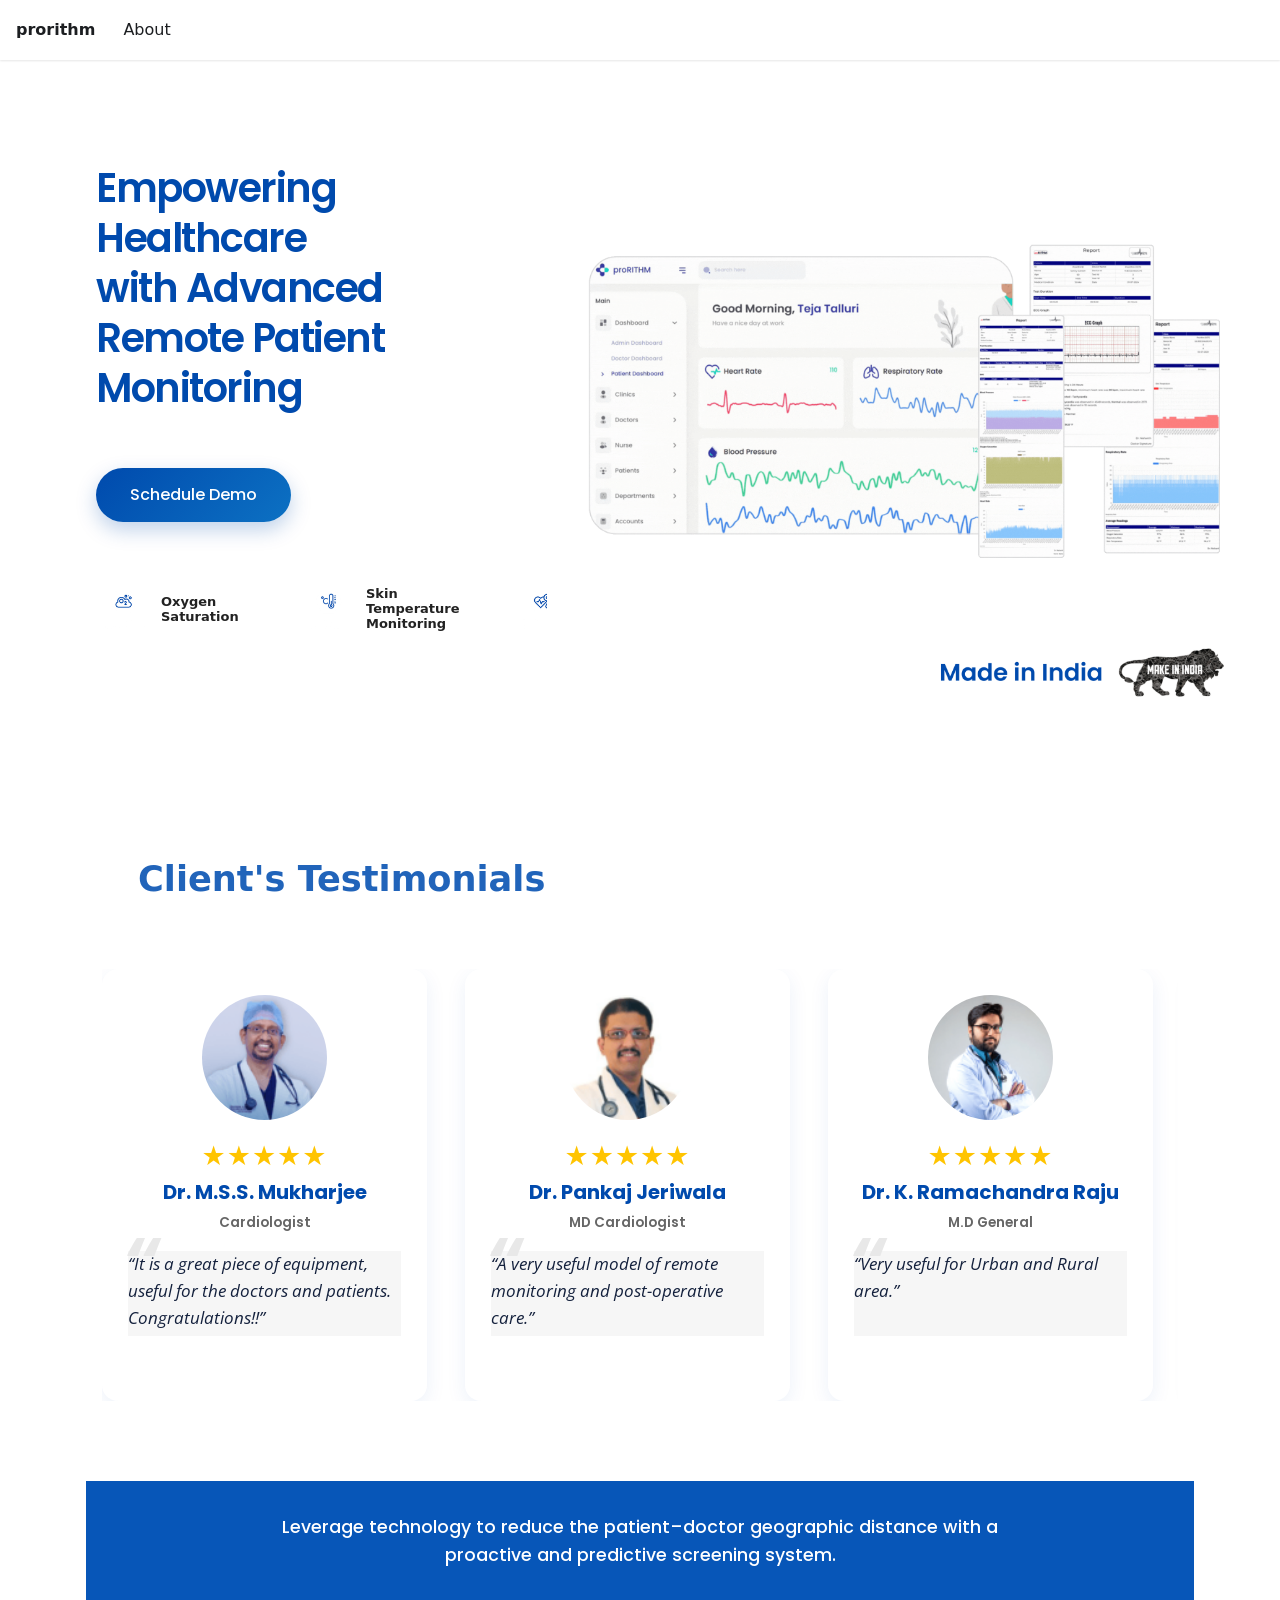
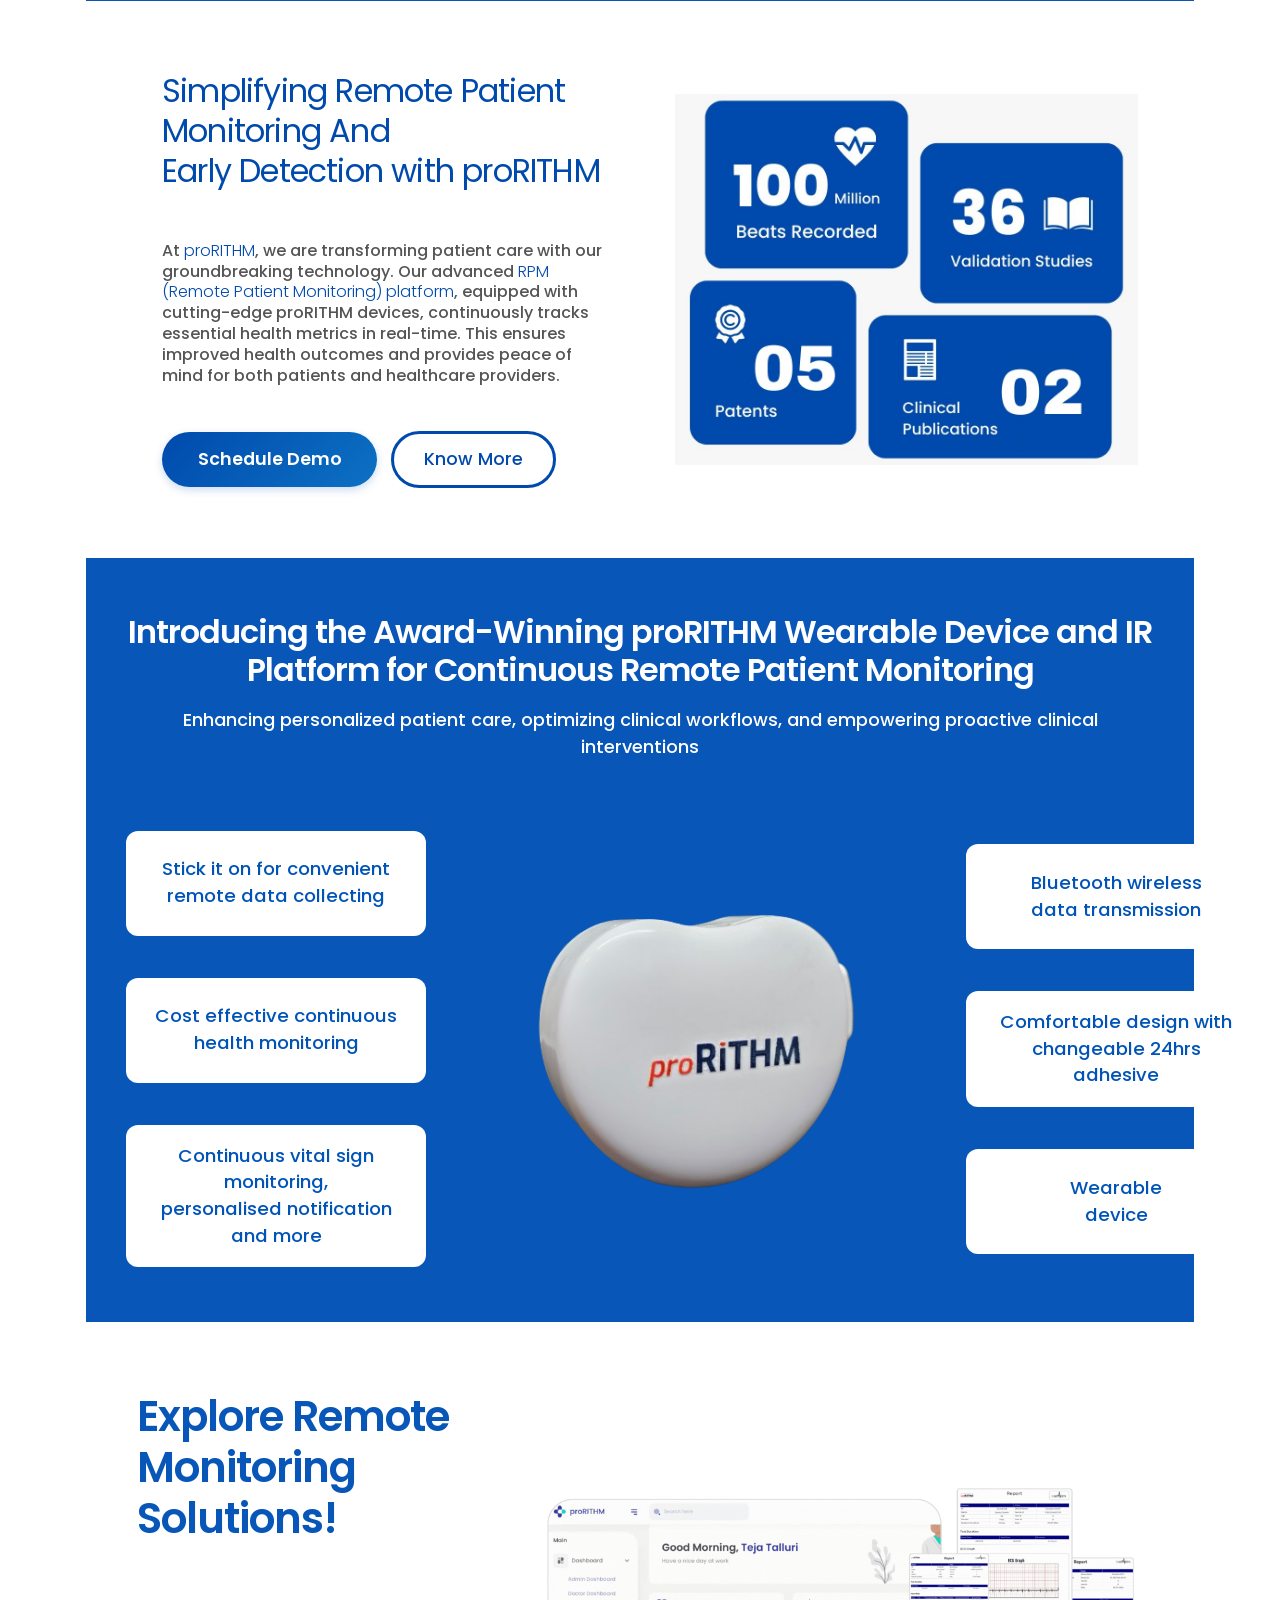
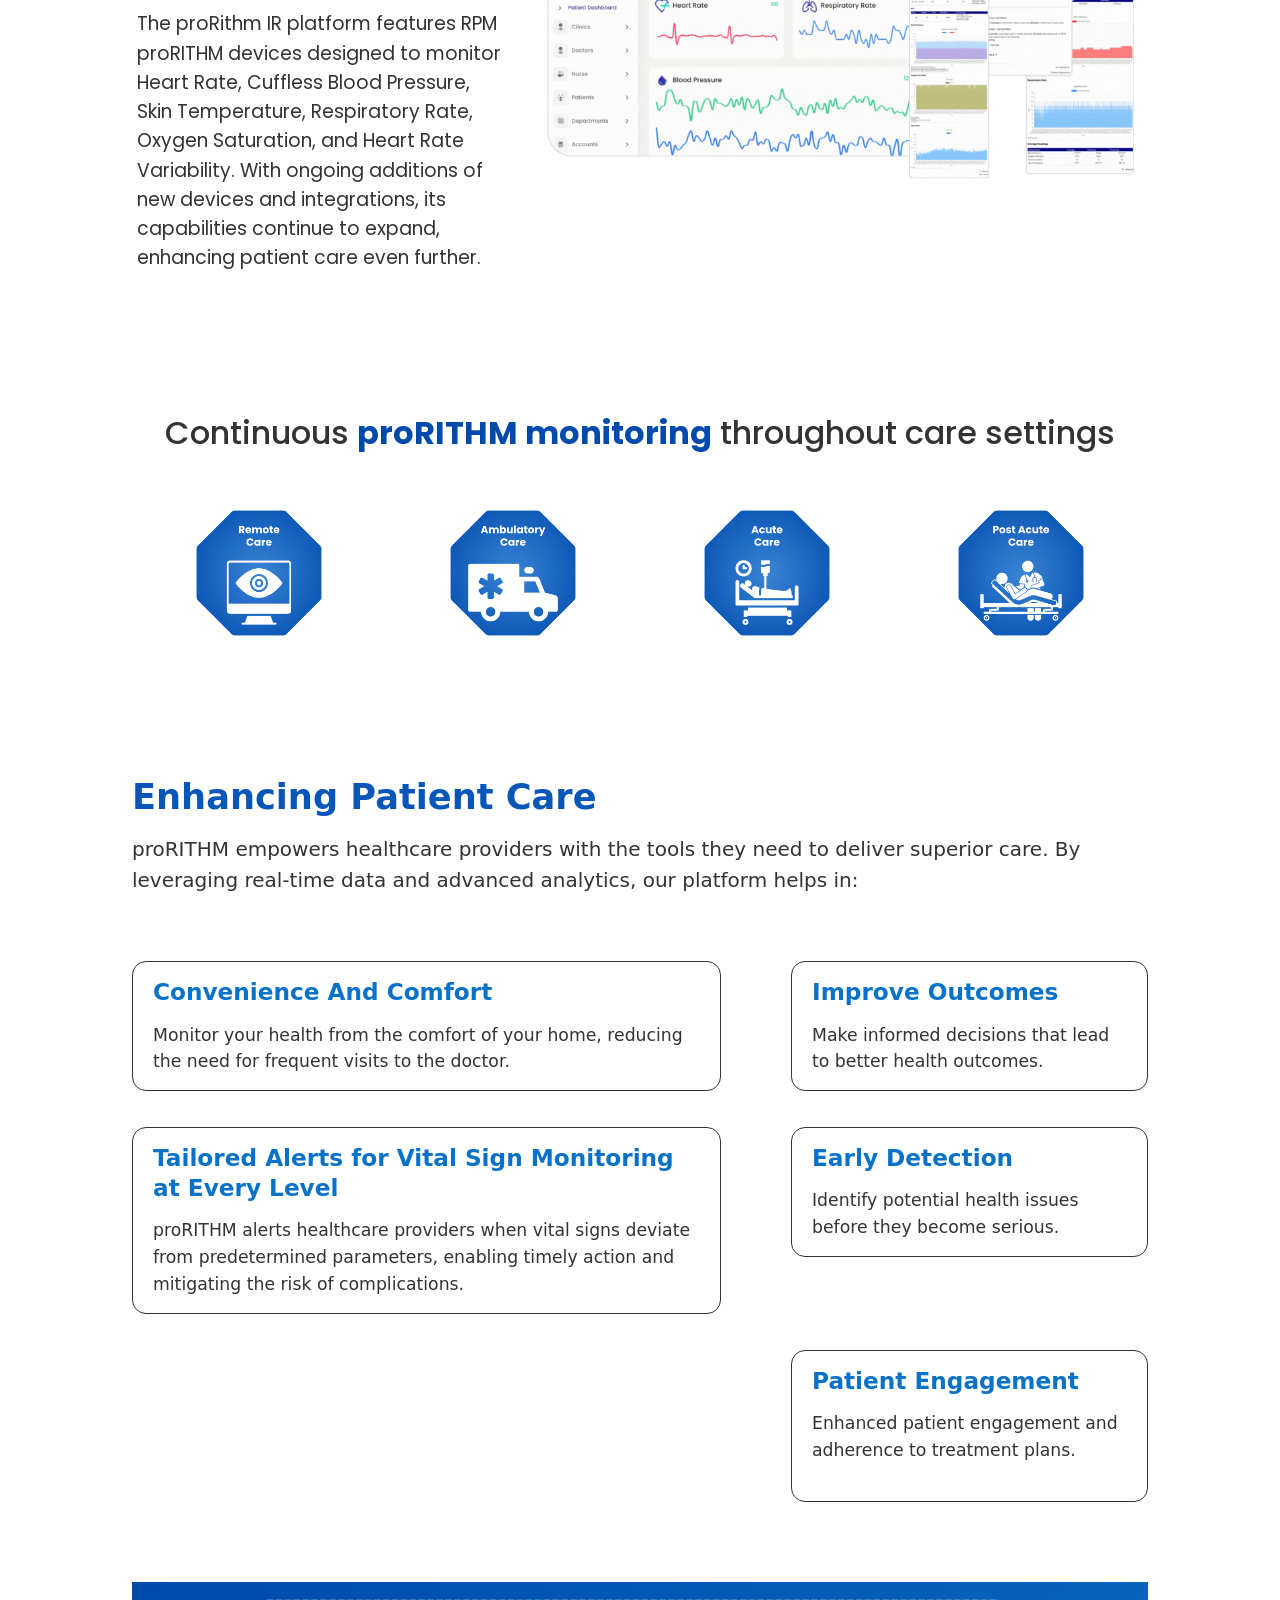
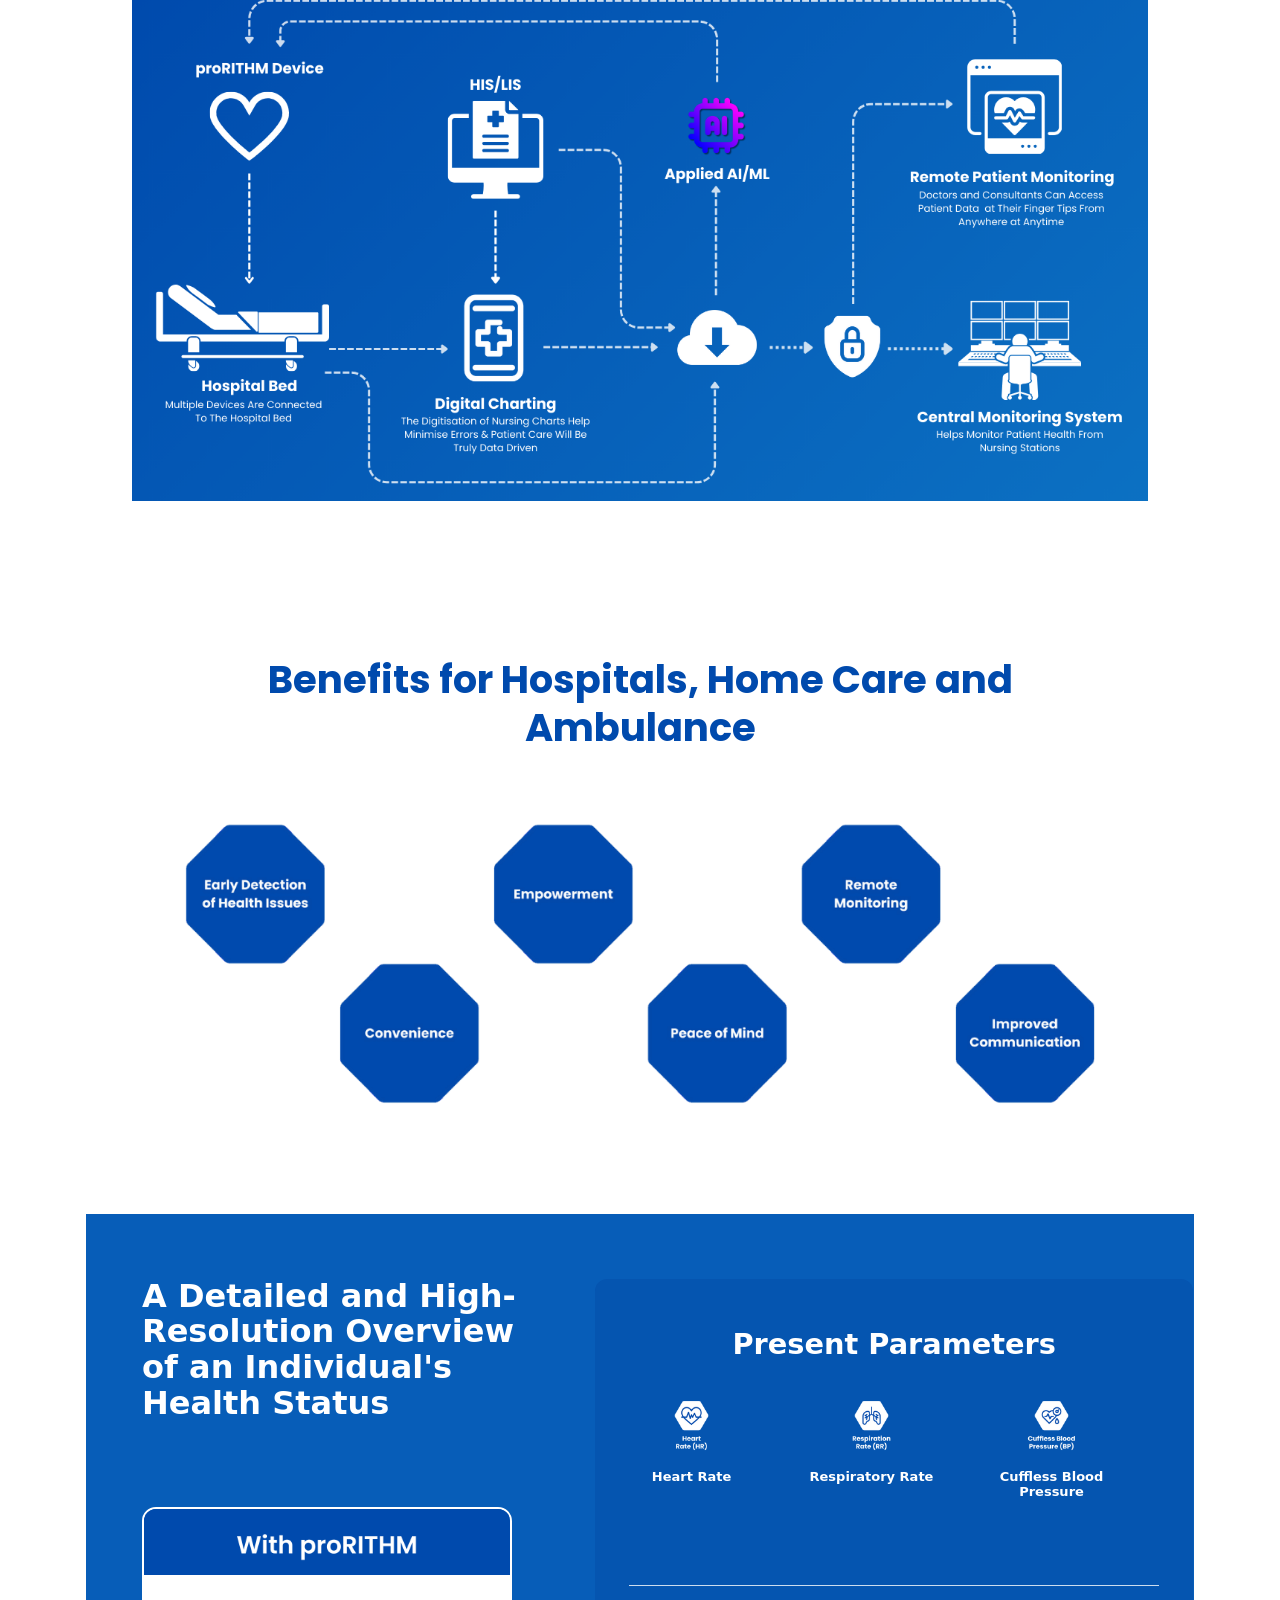
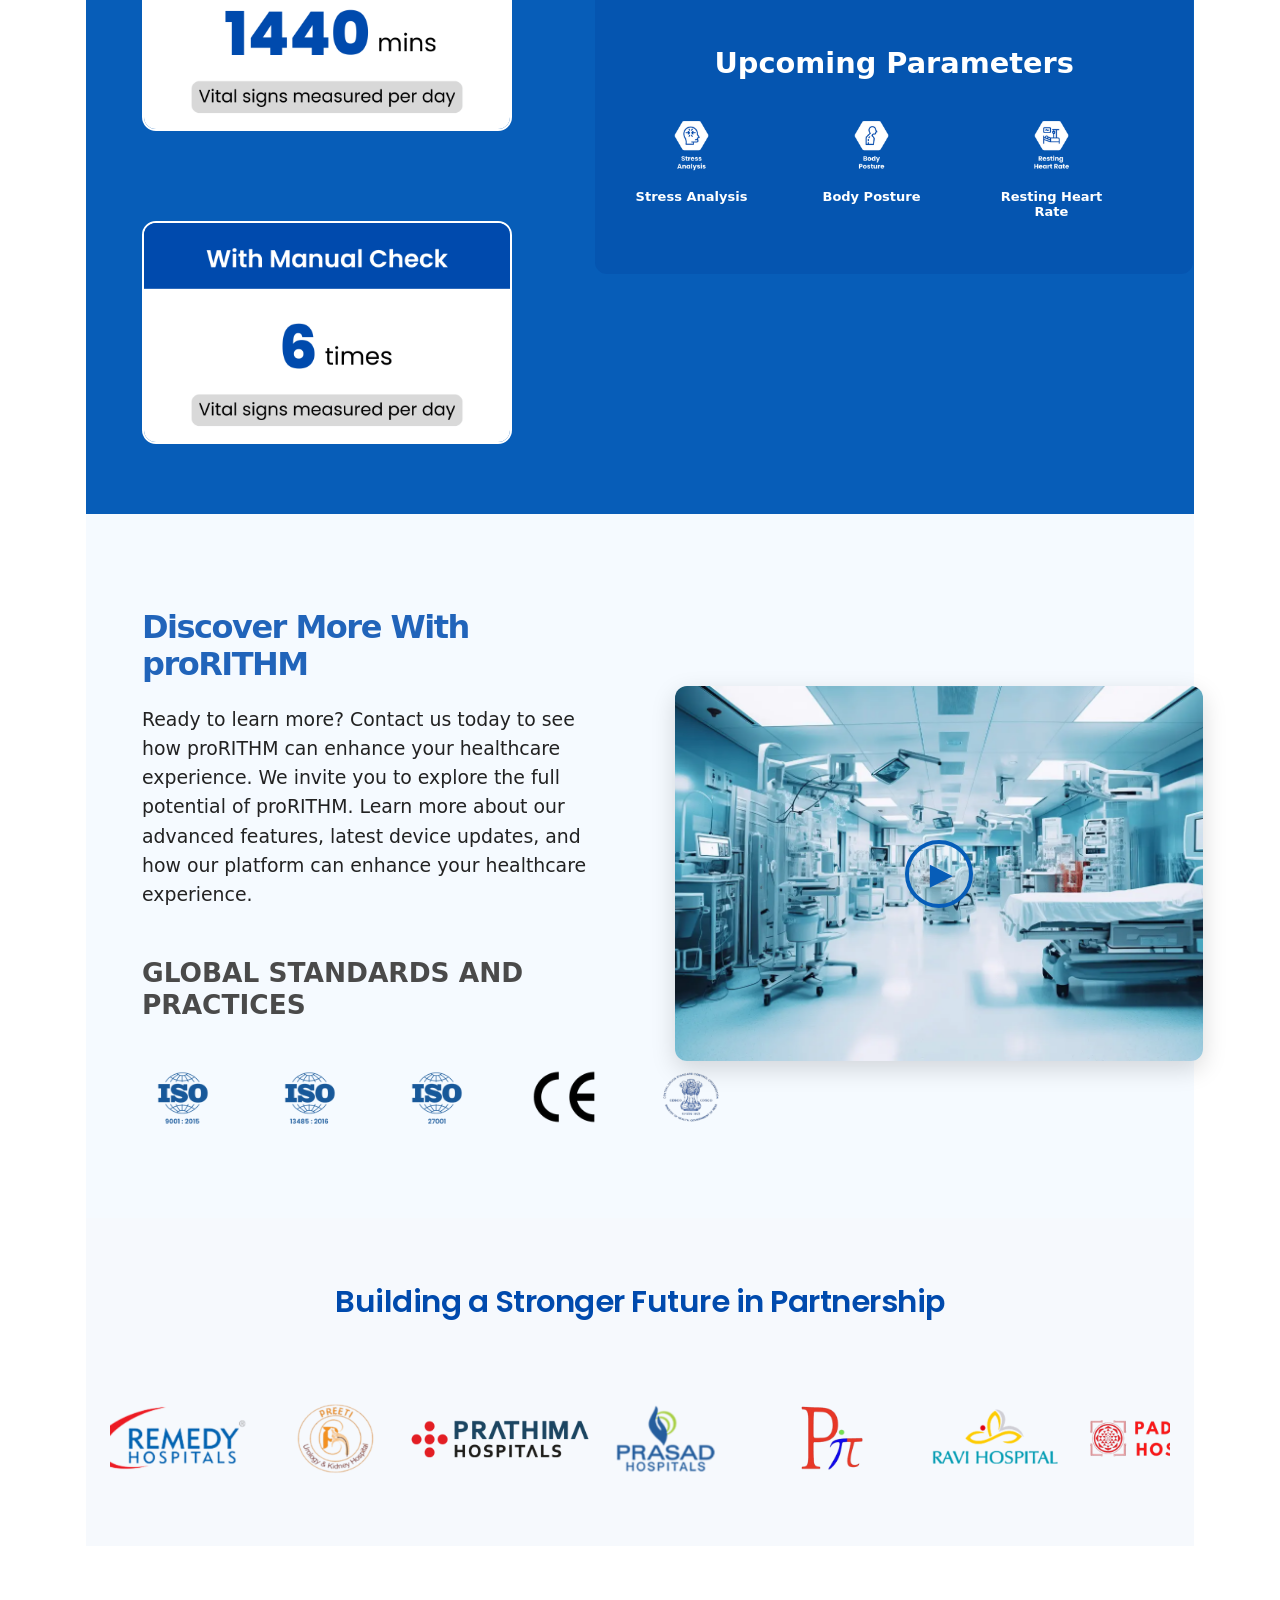
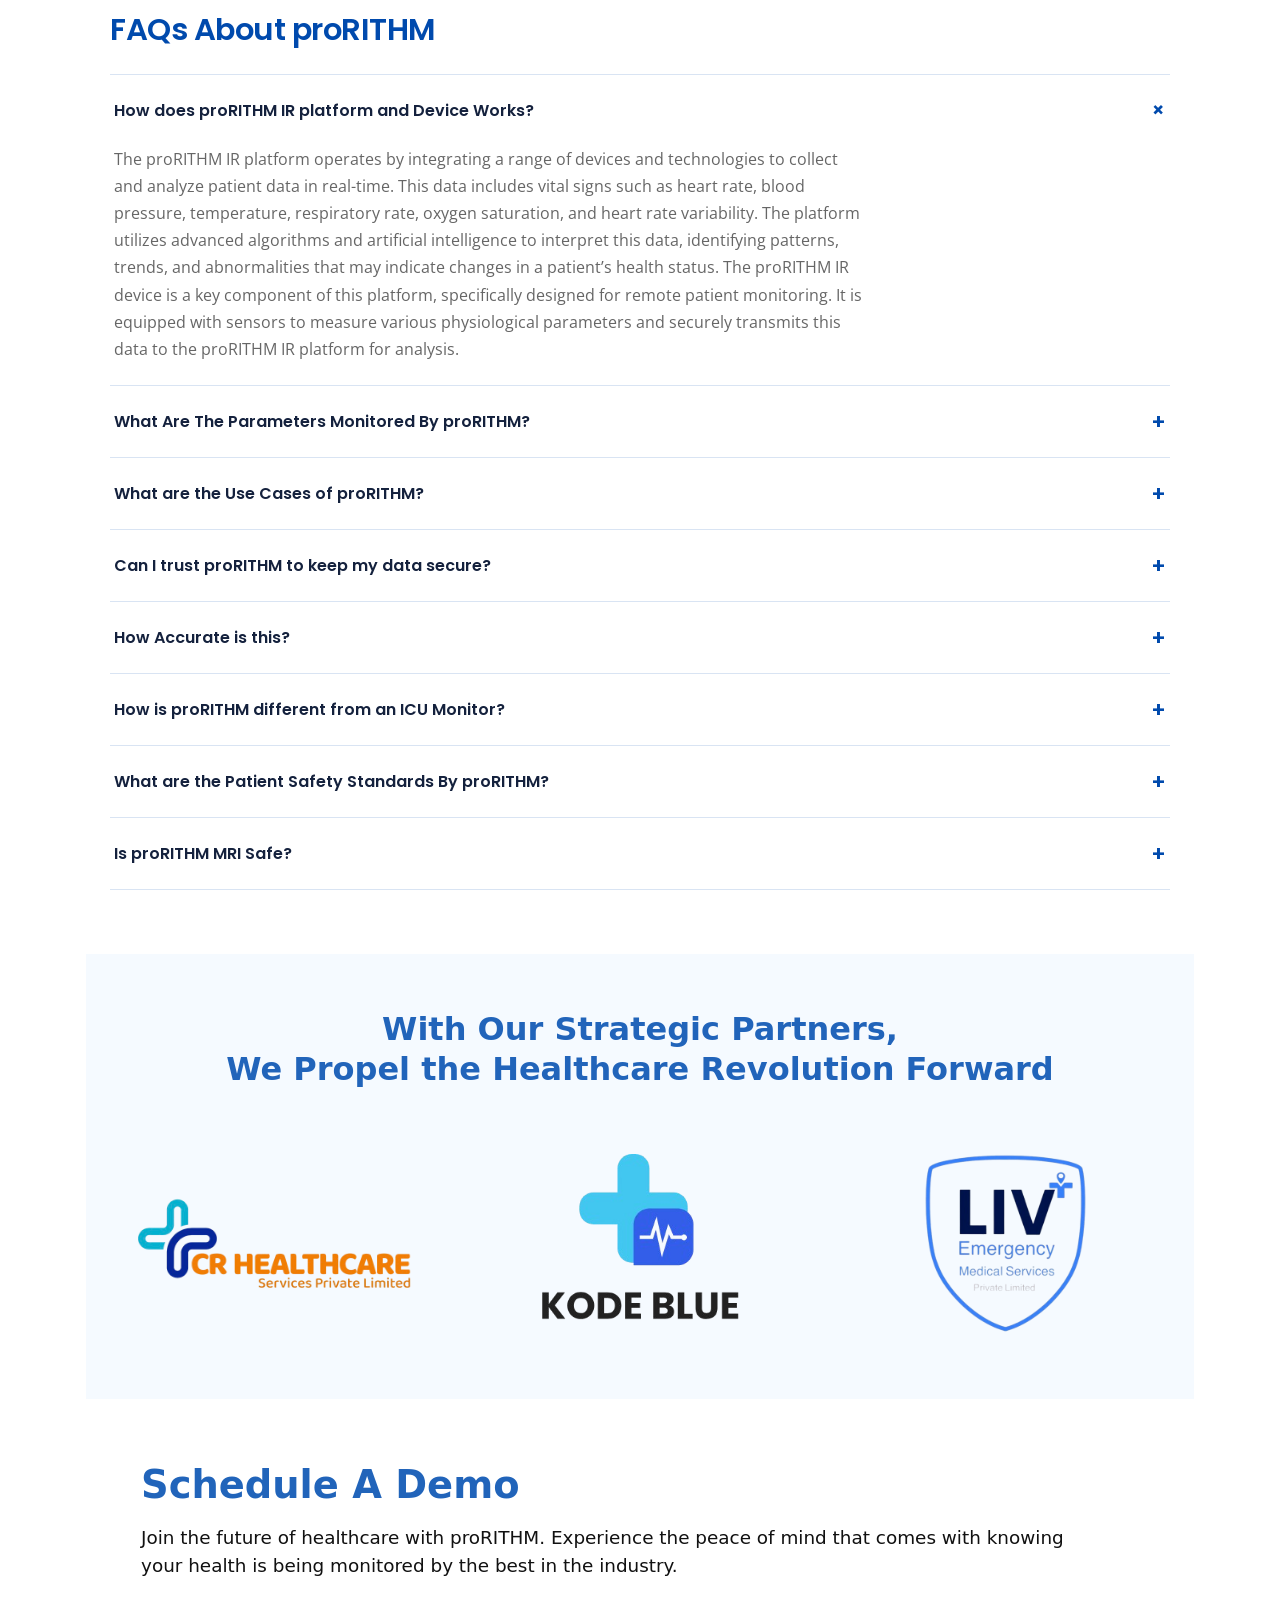
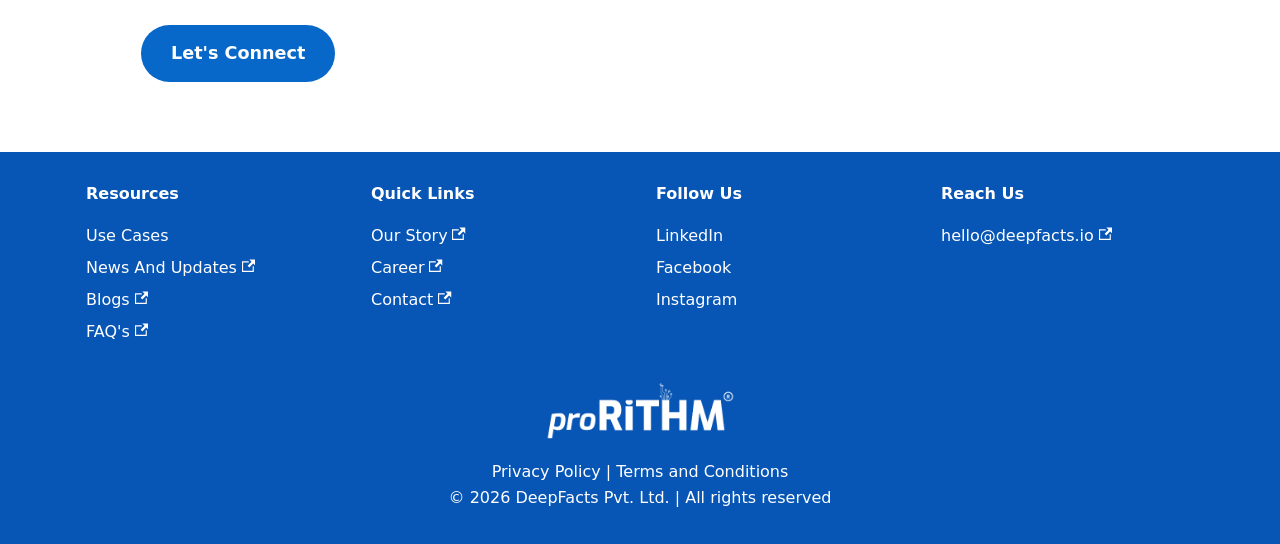
==== index.html @ 269bdd0d "Move website files to repository root" ====
<!doctype html><html lang=en dir=ltr class="plugin-pages plugin-id-default" data-has-hydrated=false><head><meta charset=UTF-8><meta name=generator content="Docusaurus v3.10.2"><title data-rh=true>Remote Patient Monitoring | Prorithm</title><meta data-rh=true name=viewport content="width=device-width, initial-scale=1.0"/><meta data-rh=true name=twitter:card content=summary_large_image /><meta data-rh=true property=og:url content=https://prorithm.com/ /><meta data-rh=true property=og:locale content=en /><meta data-rh=true name=docusaurus_locale content=en /><meta data-rh=true name=docusaurus_tag content=default /><meta data-rh=true name=docsearch:language content=en /><meta data-rh=true name=docsearch:docusaurus_tag content=default /><meta data-rh=true property=og:title content="Remote Patient Monitoring | Prorithm"/><meta data-rh=true name=description content="proRITHM is an advanced Remote Patient Monitoring device that tracks vital signs. Enhance healthcare efficiency with real-time monitoring."/><meta data-rh=true property=og:description content="proRITHM is an advanced Remote Patient Monitoring device that tracks vital signs. Enhance healthcare efficiency with real-time monitoring."/><link data-rh=true rel=icon href="img/favicon.ico" /><link data-rh=true rel=canonical href="index.html" /><link data-rh=true rel=alternate href="index.html" hreflang=en /><link data-rh=true rel=alternate href="index.html" hreflang=x-default /><script data-rh=true>document.addEventListener("DOMContentLoaded",function(){void 0===window.docusaurus&&insertBanner()});function insertBanner(){var n=document.createElement("div");n.id="__docusaurus-base-url-issue-banner-container",n.innerHTML='\n<div id="__docusaurus-base-url-issue-banner" style="border: thick solid red; background-color: rgb(255, 230, 179); margin: 20px; padding: 20px; font-size: 20px;">\n   <p style="font-weight: bold; font-size: 30px;">Your Docusaurus site did not load properly.</p>\n   <p>A very common reason is a wrong site <a href="https://docusaurus.io/docs/docusaurus.config.js/#baseUrl" style="font-weight: bold;">baseUrl configuration</a>.</p>\n   <p>Current configured baseUrl = <span style="font-weight: bold; color: red;">/</span>  (default value)</p>\n   <p>We suggest trying baseUrl = <span id="__docusaurus-base-url-issue-banner-suggestion-container" style="font-weight: bold; color: green;"></span></p>\n</div>\n',document.body.prepend(n);var e=document.getElementById("__docusaurus-base-url-issue-banner-suggestion-container"),s=window.location.pathname;e.textContent="/"===s.substr(-1)?s:s+"/"}</script><link rel=alternate type=application/rss+xml href="blog/rss.xml" title="Prorithm RSS Feed"><link rel=alternate type=application/atom+xml href="blog/atom.xml" title="Prorithm Atom Feed"><link rel=stylesheet href="assets/css/styles.38cd011a.css" /><script src="assets/js/runtime~main.23bc0f60.js" defer></script><script src="assets/js/main.33094f22.js" defer></script></head><body><svg style="display: none;"><defs>
<symbol id=theme-svg-external-link viewBox="0 0 24 24"><path fill=currentColor d="M21 13v10h-21v-19h12v2h-10v15h17v-8h2zm3-12h-10.988l4.035 4-6.977 7.07 2.828 2.828 6.977-7.07 4.125 4.172v-11z"/></symbol>
</defs></svg>
<script>!function(){var t;document.documentElement.setAttribute("data-theme",t||"light"),document.documentElement.setAttribute("data-theme-choice",t||"light")}(),function(){try{for(var[t,e]of new URLSearchParams(window.location.search).entries())if(t.startsWith("docusaurus-data-")){var a=t.replace("docusaurus-data-","data-");document.documentElement.setAttribute(a,e)}}catch(t){}}()</script><div id=__docusaurus><link rel=preload as=image href="img/uploads/2024/08/Oxygen-SaturationSPo2.png" /><link rel=preload as=image href="img/uploads/2024/08/Skin-Temperature-ST.png" /><link rel=preload as=image href="img/uploads/2024/08/Cuffless-Blood-Pressure.png" /><link rel=preload as=image href="img/uploads/2024/08/Heart-Rate-HR.png" /><link rel=preload as=image href="img/uploads/2024/08/Electrocardiogram-Single-Lead-ECG.png" /><link rel=preload as=image href="img/uploads/2024/07/Prorithm-Platform-GIF.gif" /><link rel=preload as=image href="img/uploads/2024/07/MADE-IN-INDIA-logo.png" /><link rel=preload as=image href="img/uploads/2024/04/proRithm-Clients-Testimonial-Pictures.png" /><link rel=preload as=image href="img/uploads/2024/04/proRithm-Clients-Testimonial-Pictures-1.png" /><link rel=preload as=image href="img/uploads/2024/04/proRithm-Clients-Testimonial-Pictures-3.png" /><link rel=preload as=image href="img/uploads/2024/04/proRithm-Clients-Testimonial-Pictures-2.png" /><link rel=preload as=image href="img/uploads/2025/06/WhatsApp-Image-2025-06-20-at-10.29.32_6705b2df.jpg" /><link rel=preload as=image href="img/uploads/2024/09/proRithm-Product.png" /><link rel=preload as=image href="img/uploads/2024/09/1.png" /><link rel=preload as=image href="img/uploads/2024/09/2.png" /><link rel=preload as=image href="img/uploads/2024/09/3.png" /><link rel=preload as=image href="img/uploads/2024/09/4.png" /><link rel=preload as=image href="img/uploads/2024/08/With-ProRITHM-1440-min.png" /><link rel=preload as=image href="img/uploads/2024/08/With-Manual-Check.png" /><link rel=preload as=image href="img/uploads/2024/08/Respiratory-Rate-RR.png" /><link rel=preload as=image href="img/uploads/2024/08/Heart-Rate-Variability-HRV.png" /><link rel=preload as=image href="img/uploads/2024/08/Non-Invasive-Blood-Glucose-1.png" /><link rel=preload as=image href="img/uploads/2024/08/Stress-Analysis.png" /><link rel=preload as=image href="img/uploads/2024/08/Body-Posture.png" /><link rel=preload as=image href="img/uploads/2024/08/Resting-Heart-Rate.png" /><link rel=preload as=image href="img/uploads/2024/08/Hemoglobin.png" /><link rel=preload as=image href="img/uploads/2024/08/Non-Invasive-Blood-Glucose.png" /><link rel=preload as=image href="img/uploads/2024/08/Activity-Tracking.png" /><link rel=preload as=image href="img/uploads/2024/08/Gait-Analysis.png" /><link rel=preload as=image href="img/uploads/2024/08/Activity-Level.png" /><link rel=preload as=image href="img/uploads/2024/08/Steps.png" /><link rel=preload as=image href="img/uploads/2024/08/Step-cadence.png" /><link rel=preload as=image href="img/uploads/2024/08/Step-Strength.png" /><link rel=preload as=image href="img/uploads/2024/08/Step-Symmetry.png" /><link rel=preload as=image href="img/uploads/2024/08/Body-Position.png" /><link rel=preload as=image href="img/uploads/2024/08/Sleep-Analysis.png" /><link rel=preload as=image href="img/uploads/2024/08/Incline-Angle-While-Sleeping.png" /><link rel=preload as=image href="img/uploads/2024/07/ProRithm-ISO-Standards-9001.png" /><link rel=preload as=image href="img/uploads/2024/07/ProRithm-ISO-standards-13485.png" /><link rel=preload as=image href="img/uploads/2024/07/ProRithm-ISO-Standards-27001.png" /><link rel=preload as=image href="img/uploads/2024/07/Standards-and-Certifications-4.png" /><link rel=preload as=image href="img/uploads/2024/07/Standards-and-Certifications-3.png" /><link rel=preload as=image href="img/uploads/2024/06/Use-Cases-Header-images.webp" /><link rel=preload as=image href="img/uploads/2024/10/proRithm-Clients-1.png" /><link rel=preload as=image href="img/uploads/2024/10/8.png" /><link rel=preload as=image href="img/uploads/2024/10/7.png" /><link rel=preload as=image href="img/uploads/2024/10/6.png" /><link rel=preload as=image href="img/uploads/2024/10/5.png" /><link rel=preload as=image href="img/uploads/2024/10/3.png" /><link rel=preload as=image href="img/uploads/2025/02/proRithm-Clients.png" /><link rel=preload as=image href="img/uploads/2024/10/CR_Health.png" /><link rel=preload as=image href="img/uploads/2024/10/Kode-Blue.png" /><link rel=preload as=image href="img/uploads/2025/02/Liv-Emergency.png" /><link rel=preload as=image href="img/uploads/2024/08/Remote-Patient-Monitoring.png" /><div role=region aria-label="Skip to main content"><a class=skipToContent_fXgn href="index.html#__docusaurus_skipToContent_fallback">Skip to main content</a></div><nav aria-label=Main class="theme-layout-navbar navbar navbar--fixed-top"><div class=navbar__inner><div class="theme-layout-navbar-left navbar__items"><button aria-label="Toggle navigation bar" aria-expanded=false class="navbar__toggle clean-btn" type=button><svg width=30 height=30 viewBox="0 0 30 30" aria-hidden=true><path stroke=currentColor stroke-linecap=round stroke-miterlimit=10 stroke-width=2 d="M4 7h22M4 15h22M4 23h22"/></svg></button><a class=navbar__brand href="index.html"><b class="navbar__title text--truncate">prorithm</b></a><a class="navbar__item navbar__link" href="about.html">About</a></div><div class="theme-layout-navbar-right navbar__items navbar__items--right"><div class=navbarSearchContainer_Bca1></div></div></div><div role=presentation class=navbar-sidebar__backdrop></div></nav><div id=__docusaurus_skipToContent_fallback class="theme-layout-main main-wrapper mainWrapper_z2l0"><section class=hero_aEcG><div class="heroInner_V4lS container"><div class=heroContent_mKPX><h1 class=heroTitle_qg2I>Empowering Healthcare<br/>with Advanced<br/>Remote Patient<br/>Monitoring</h1><a href="index.html#contact" class=pillButton_l8lf>Schedule Demo</a><div class=heroParametersWrapper_dtoB><div class=heroParameters_HfpT><div class=heroParameter_kyXT><img src="img/uploads/2024/08/Oxygen-SaturationSPo2.png" alt="Oxygen Saturation"/><span>Oxygen<br/>Saturation</span></div><div class=heroParameter_kyXT><img src="img/uploads/2024/08/Skin-Temperature-ST.png" alt="Skin Temperature"/><span>Skin<br/>Temperature<br/>Monitoring</span></div><div class=heroParameter_kyXT><img src="img/uploads/2024/08/Cuffless-Blood-Pressure.png" alt="Blood Pressure"/><span>Blood<br/>Pressure</span></div><div class=heroParameter_kyXT><img src="img/uploads/2024/08/Heart-Rate-HR.png" alt="Heart Rate"/><span>Heart Rate<br/>Monitoring</span></div><div class=heroParameter_kyXT><img src="img/uploads/2024/08/Electrocardiogram-Single-Lead-ECG.png" alt=ECG /><span>ECG<br/>Monitoring</span></div></div></div></div><div class=heroVisual_DvAS><img src="img/uploads/2024/07/Prorithm-Platform-GIF.gif" alt="Remote Patient Monitoring" class=heroImage_xZN7 /><img src="img/uploads/2024/07/MADE-IN-INDIA-logo.png" alt="Made in India" class=madeInIndia_zE_8 /></div></div></section><main class=container><section class=testimonialSection_OqmL><div class="testimonialContainer_jnzH container"><h2 class=testimonialTitle_uxHx>Client's Testimonials</h2><div class=testimonialViewport_w2WX><div class=testimonialTrack_hpiq><figure class=testimonialCard_hYzE><img src="img/uploads/2024/04/proRithm-Clients-Testimonial-Pictures.png" alt="Dr. M.S.S. Mukharjee" class=testimonialImage_lrlv /><div class=testimonialRating_yv6f>★★★★★</div><figcaption><strong>Dr. M.S.S. Mukharjee</strong><span>Cardiologist</span></figcaption><blockquote>“<!-- -->It is a great piece of equipment, useful for the doctors and patients. Congratulations!!<!-- -->”</blockquote></figure><figure class=testimonialCard_hYzE><img src="img/uploads/2024/04/proRithm-Clients-Testimonial-Pictures-1.png" alt="Dr. Pankaj Jeriwala" class=testimonialImage_lrlv /><div class=testimonialRating_yv6f>★★★★★</div><figcaption><strong>Dr. Pankaj Jeriwala</strong><span>MD Cardiologist</span></figcaption><blockquote>“<!-- -->A very useful model of remote monitoring and post-operative care.<!-- -->”</blockquote></figure><figure class=testimonialCard_hYzE><img src="img/uploads/2024/04/proRithm-Clients-Testimonial-Pictures-3.png" alt="Dr. K. Ramachandra Raju" class=testimonialImage_lrlv /><div class=testimonialRating_yv6f>★★★★★</div><figcaption><strong>Dr. K. Ramachandra Raju</strong><span>M.D General</span></figcaption><blockquote>“<!-- -->Very useful for Urban and Rural area.<!-- -->”</blockquote></figure><figure class=testimonialCard_hYzE><img src="img/uploads/2024/04/proRithm-Clients-Testimonial-Pictures-2.png" alt="Dr. Sunitha" class=testimonialImage_lrlv /><div class=testimonialRating_yv6f>★★★★★</div><figcaption><strong>Dr. Sunitha</strong><span>Medical Consultant</span></figcaption><blockquote>“<!-- -->Very useful medical device. As early as possible device should be launched and used in Medical institutes.<!-- -->”</blockquote></figure><figure class=testimonialCard_hYzE><img src="img/uploads/2024/04/proRithm-Clients-Testimonial-Pictures.png" alt="" class=testimonialImage_lrlv /><div class=testimonialRating_yv6f>★★★★★</div><figcaption><strong>Dr. M.S.S. Mukharjee</strong><span>Cardiologist</span></figcaption><blockquote>“<!-- -->It is a great piece of equipment, useful for the doctors and patients. Congratulations!!<!-- -->”</blockquote></figure><figure class=testimonialCard_hYzE><img src="img/uploads/2024/04/proRithm-Clients-Testimonial-Pictures-1.png" alt="" class=testimonialImage_lrlv /><div class=testimonialRating_yv6f>★★★★★</div><figcaption><strong>Dr. Pankaj Jeriwala</strong><span>MD Cardiologist</span></figcaption><blockquote>“<!-- -->A very useful model of remote monitoring and post-operative care.<!-- -->”</blockquote></figure><figure class=testimonialCard_hYzE><img src="img/uploads/2024/04/proRithm-Clients-Testimonial-Pictures-3.png" alt="" class=testimonialImage_lrlv /><div class=testimonialRating_yv6f>★★★★★</div><figcaption><strong>Dr. K. Ramachandra Raju</strong><span>M.D General</span></figcaption><blockquote>“<!-- -->Very useful for Urban and Rural area.<!-- -->”</blockquote></figure><figure class=testimonialCard_hYzE><img src="img/uploads/2024/04/proRithm-Clients-Testimonial-Pictures-2.png" alt="" class=testimonialImage_lrlv /><div class=testimonialRating_yv6f>★★★★★</div><figcaption><strong>Dr. Sunitha</strong><span>Medical Consultant</span></figcaption><blockquote>“<!-- -->Very useful medical device. As early as possible device should be launched and used in Medical institutes.<!-- -->”</blockquote></figure></div></div></div></section><section class=tagline_Bqj_><div class="container_bfhl container"><p>Leverage technology to reduce the patient–doctor geographic distance with a proactive and predictive screening system.</div></section><section id=about-prorithm class=aboutSection_udvw><div class="aboutContainer_GOKP container"><div class=aboutContent_bzBX><h2 class=aboutTitle_smKY>Simplifying Remote Patient Monitoring And<br/>Early Detection with proRITHM</h2><p class=aboutText_rAjK>At <strong>proRITHM</strong>, we are transforming patient care with our groundbreaking technology. Our advanced<!-- --> <strong>RPM (Remote Patient Monitoring) platform</strong>, equipped with cutting-edge proRITHM devices, continuously tracks essential health metrics in real-time. This ensures improved health outcomes and provides peace of mind for both patients and healthcare providers.<div class=aboutButtons_onpl><a href="index.html#schedule-demo" class=aboutPrimaryButton_pRRK>Schedule Demo</a><a href="https://prorithm.com/about-us" class=aboutSecondaryButton_ghru>Know More</a></div></div><div class=aboutVisual_G3Je><img src="img/uploads/2025/06/WhatsApp-Image-2025-06-20-at-10.29.32_6705b2df.jpg" alt="proRITHM remote patient monitoring"/></div></div></section><section class=deviceSection_gvRC><div class="deviceContainer_z7b1 container"><h5 class=deviceTitle_fKzE>Introducing the Award-Winning proRITHM Wearable Device and IR<br/>Platform for Continuous Remote Patient Monitoring</h5><p class=deviceSubtitle_NR3n>Enhancing personalized patient care, optimizing clinical workflows, and empowering proactive clinical interventions<div class=deviceLayout_vK07><div class=deviceFeatureColumn_H1XA><div class=deviceFeatureCard_ScyH>Stick it on for convenient<br/>remote data collecting</div><div class=deviceFeatureCard_ScyH>Cost effective continuous<br/>health monitoring</div><div class=deviceFeatureCard_ScyH>Continuous vital sign monitoring,<br/>personalised notification and more</div></div><div class=deviceProduct_WfDC><img src="img/uploads/2024/09/proRithm-Product.png" alt="proRITHM wearable device"/></div><div class=deviceFeatureColumn_H1XA><div class=deviceFeatureCard_ScyH>Bluetooth wireless<br/>data transmission</div><div class=deviceFeatureCard_ScyH>Comfortable design with<br/>changeable 24hrs adhesive</div><div class=deviceFeatureCard_ScyH>Wearable<br/>device</div></div></div></div></section><section class=exploreSection_puKK><div class="exploreContainer_nK_w container"><div class=exploreContent_ZaHC><h2 class=exploreTitle_Ed2D>Explore Remote<br/>Monitoring Solutions!</h2><p class=exploreText_E09l>The proRithm IR platform features RPM proRITHM devices designed to monitor Heart Rate, Cuffless Blood Pressure, Skin Temperature, Respiratory Rate, Oxygen Saturation, and Heart Rate Variability. With ongoing additions of new devices and integrations, its capabilities continue to expand, enhancing patient care even further.</div><div class=exploreVisual_JxXp><img src="img/uploads/2024/07/Prorithm-Platform-GIF.gif" alt="proRITHM IR platform" loading=lazy /></div></div></section><section class=monitoringSection_YPWx><div class="monitoringContainer_gC3L container"><h2 class=monitoringTitle_Uvyc>Continuous <strong>proRITHM monitoring</strong> throughout care settings</h2><div class=monitoringGrid_L7hy><div class=monitoringCard_R52i><img src="img/uploads/2024/09/1.png" alt="Remote Care"/></div><div class=monitoringCard_R52i><img src="img/uploads/2024/09/2.png" alt="Ambulatory Care"/></div><div class=monitoringCard_R52i><img src="img/uploads/2024/09/3.png" alt="Acute Care"/></div><div class=monitoringCard_R52i><img src="img/uploads/2024/09/4.png" alt="Post Acute Care"/></div></div></div></section><section class=careSection_h9S6><div class="careContainer_S6aQ container"><div class=careHeader_t0by><h2 class=careTitle_emQv>Enhancing <strong>Patient Care</strong></h2><p>proRITHM empowers healthcare providers with the tools they need to deliver superior care. By leveraging real-time data and advanced analytics, our platform helps in:</div><div class=careGrid_iLWw><div class=careItem_aElw><h3>Convenience And Comfort</h3><p>Monitor your health from the comfort of your home, reducing the need for frequent visits to the doctor.</div><div class=careItem_aElw><h3>Tailored Alerts for Vital Sign Monitoring at Every Level</h3><p>proRITHM alerts healthcare providers when vital signs deviate from predetermined parameters, enabling timely action and mitigating the risk of complications.</div><div class=careItem_aElw><h3>Improve Outcomes</h3><p>Make informed decisions that lead to better health outcomes.</div><div class=careItem_aElw><h3>Early Detection</h3><p>Identify potential health issues before they become serious.</div><div class=careItem_aElw><h3>Patient Engagement</h3><p>Enhanced patient engagement and adherence to treatment plans.</div></div><div class=flowchart__aIW><img src="img/uploads/2024/09/Flowchart.png" alt="proRITHM monitoring workflow" loading=lazy /></div></div></section><section class=usersBenefitsSection_hkXl><div class="usersBenefitsContainer_ghvf container"><h2>Benefits for Hospitals, Home Care and Ambulance</h2><img src="img/uploads/2024/08/Benefits-for-Users.png" alt="Benefits for hospitals, home care and ambulance" loading=lazy /></div></section><section class=healthSection_YtTa><div class="healthContainer_BYDi container"><div class=healthLeft_GWTf><h2>A Detailed and High-Resolution Overview of an Individual's Health Status</h2><div class=healthComparison_r9_T><img src="img/uploads/2024/08/With-ProRITHM-1440-min.png" alt="With proRITHM - 1440 minutes"/><img src="img/uploads/2024/08/With-Manual-Check.png" alt="With manual check - 6 times"/></div></div><div class=parametersPanel_b1VH><div class=parameterSection_DzEC><h3>Present Parameters</h3><div class=parameterViewport_FQcg><div class=parameterTrack_PgHD><div class=movingParameter_ae5o><img src="img/uploads/2024/08/Heart-Rate-HR.png" alt="Heart Rate"/><span>Heart Rate</span></div><div class=movingParameter_ae5o><img src="img/uploads/2024/08/Respiratory-Rate-RR.png" alt="Respiratory Rate"/><span>Respiratory Rate</span></div><div class=movingParameter_ae5o><img src="img/uploads/2024/08/Cuffless-Blood-Pressure.png" alt="Cuffless Blood Pressure"/><span>Cuffless Blood Pressure</span></div><div class=movingParameter_ae5o><img src="img/uploads/2024/08/Oxygen-SaturationSPo2.png" alt="Oxygen Saturation (SpO2)"/><span>Oxygen Saturation (SpO2)</span></div><div class=movingParameter_ae5o><img src="img/uploads/2024/08/Skin-Temperature-ST.png" alt="Skin Temperature"/><span>Skin Temperature</span></div><div class=movingParameter_ae5o><img src="img/uploads/2024/08/Electrocardiogram-Single-Lead-ECG.png" alt="ECG (Single Lead)"/><span>ECG (Single Lead)</span></div><div class=movingParameter_ae5o><img src="img/uploads/2024/08/Heart-Rate-Variability-HRV.png" alt="Heart Rate Variability"/><span>Heart Rate Variability</span></div><div class=movingParameter_ae5o><img src="img/uploads/2024/08/Non-Invasive-Blood-Glucose-1.png" alt="Non-Invasive Blood Glucose"/><span>Non-Invasive Blood Glucose</span></div><div class=movingParameter_ae5o><img src="img/uploads/2024/08/Heart-Rate-HR.png" alt="" /><span>Heart Rate</span></div><div class=movingParameter_ae5o><img src="img/uploads/2024/08/Respiratory-Rate-RR.png" alt="" /><span>Respiratory Rate</span></div><div class=movingParameter_ae5o><img src="img/uploads/2024/08/Cuffless-Blood-Pressure.png" alt="" /><span>Cuffless Blood Pressure</span></div><div class=movingParameter_ae5o><img src="img/uploads/2024/08/Oxygen-SaturationSPo2.png" alt="" /><span>Oxygen Saturation (SpO2)</span></div><div class=movingParameter_ae5o><img src="img/uploads/2024/08/Skin-Temperature-ST.png" alt="" /><span>Skin Temperature</span></div><div class=movingParameter_ae5o><img src="img/uploads/2024/08/Electrocardiogram-Single-Lead-ECG.png" alt="" /><span>ECG (Single Lead)</span></div><div class=movingParameter_ae5o><img src="img/uploads/2024/08/Heart-Rate-Variability-HRV.png" alt="" /><span>Heart Rate Variability</span></div><div class=movingParameter_ae5o><img src="img/uploads/2024/08/Non-Invasive-Blood-Glucose-1.png" alt="" /><span>Non-Invasive Blood Glucose</span></div></div></div></div><div class=parameterDivider_Sa4p></div><div class=parameterSection_DzEC><h3>Upcoming Parameters</h3><div class=parameterViewport_FQcg><div class="parameterTrack_PgHD parameterTrackReverse_DPOM"><div class=movingParameter_ae5o><img src="img/uploads/2024/08/Stress-Analysis.png" alt="Stress Analysis"/><span>Stress Analysis</span></div><div class=movingParameter_ae5o><img src="img/uploads/2024/08/Body-Posture.png" alt="Body Posture"/><span>Body Posture</span></div><div class=movingParameter_ae5o><img src="img/uploads/2024/08/Resting-Heart-Rate.png" alt="Resting Heart Rate"/><span>Resting Heart Rate</span></div><div class=movingParameter_ae5o><img src="img/uploads/2024/08/Hemoglobin.png" alt=Hemoglobin /><span>Hemoglobin</span></div><div class=movingParameter_ae5o><img src="img/uploads/2024/08/Non-Invasive-Blood-Glucose.png" alt="Non-Invasive Blood Glucose"/><span>Non-Invasive Blood Glucose</span></div><div class=movingParameter_ae5o><img src="img/uploads/2024/08/Activity-Tracking.png" alt="Activity Tracking"/><span>Activity Tracking</span></div><div class=movingParameter_ae5o><img src="img/uploads/2024/08/Gait-Analysis.png" alt="Gait Analysis"/><span>Gait Analysis</span></div><div class=movingParameter_ae5o><img src="img/uploads/2024/08/Activity-Level.png" alt="Activity Level"/><span>Activity Level</span></div><div class=movingParameter_ae5o><img src="img/uploads/2024/08/Steps.png" alt=Steps /><span>Steps</span></div><div class=movingParameter_ae5o><img src="img/uploads/2024/08/Step-cadence.png" alt="Step Cadence"/><span>Step Cadence</span></div><div class=movingParameter_ae5o><img src="img/uploads/2024/08/Step-Strength.png" alt="Step Strength"/><span>Step Strength</span></div><div class=movingParameter_ae5o><img src="img/uploads/2024/08/Step-Symmetry.png" alt="Step Symmetry"/><span>Step Symmetry</span></div><div class=movingParameter_ae5o><img src="img/uploads/2024/08/Body-Position.png" alt="Body Position"/><span>Body Position</span></div><div class=movingParameter_ae5o><img src="img/uploads/2024/08/Sleep-Analysis.png" alt="Sleep Analysis"/><span>Sleep Analysis</span></div><div class=movingParameter_ae5o><img src="img/uploads/2024/08/Incline-Angle-While-Sleeping.png" alt="Incline Angle While Sleeping"/><span>Incline Angle While Sleeping</span></div><div class=movingParameter_ae5o><img src="img/uploads/2024/08/Stress-Analysis.png" alt="" /><span>Stress Analysis</span></div><div class=movingParameter_ae5o><img src="img/uploads/2024/08/Body-Posture.png" alt="" /><span>Body Posture</span></div><div class=movingParameter_ae5o><img src="img/uploads/2024/08/Resting-Heart-Rate.png" alt="" /><span>Resting Heart Rate</span></div><div class=movingParameter_ae5o><img src="img/uploads/2024/08/Hemoglobin.png" alt="" /><span>Hemoglobin</span></div><div class=movingParameter_ae5o><img src="img/uploads/2024/08/Non-Invasive-Blood-Glucose.png" alt="" /><span>Non-Invasive Blood Glucose</span></div><div class=movingParameter_ae5o><img src="img/uploads/2024/08/Activity-Tracking.png" alt="" /><span>Activity Tracking</span></div><div class=movingParameter_ae5o><img src="img/uploads/2024/08/Gait-Analysis.png" alt="" /><span>Gait Analysis</span></div><div class=movingParameter_ae5o><img src="img/uploads/2024/08/Activity-Level.png" alt="" /><span>Activity Level</span></div><div class=movingParameter_ae5o><img src="img/uploads/2024/08/Steps.png" alt="" /><span>Steps</span></div><div class=movingParameter_ae5o><img src="img/uploads/2024/08/Step-cadence.png" alt="" /><span>Step Cadence</span></div><div class=movingParameter_ae5o><img src="img/uploads/2024/08/Step-Strength.png" alt="" /><span>Step Strength</span></div><div class=movingParameter_ae5o><img src="img/uploads/2024/08/Step-Symmetry.png" alt="" /><span>Step Symmetry</span></div><div class=movingParameter_ae5o><img src="img/uploads/2024/08/Body-Position.png" alt="" /><span>Body Position</span></div><div class=movingParameter_ae5o><img src="img/uploads/2024/08/Sleep-Analysis.png" alt="" /><span>Sleep Analysis</span></div><div class=movingParameter_ae5o><img src="img/uploads/2024/08/Incline-Angle-While-Sleeping.png" alt="" /><span>Incline Angle While Sleeping</span></div></div></div></div></div></div></section><section class=discoverSection_ZSIo><div class="discoverContainer_bX53 container"><div class=discoverContent_htdF><h2 class=discoverTitle_LIKo>Discover More With <strong>proRITHM</strong></h2><p class=discoverText_sCGp>Ready to learn more? Contact us today to see how proRITHM can enhance your healthcare experience. We invite you to explore the full potential of proRITHM. Learn more about our advanced features, latest device updates, and how our platform can enhance your healthcare experience.<h3 class=standardsTitle_EwS6>GLOBAL STANDARDS AND PRACTICES</h3><div class=standardsGrid_GeDp><img src="img/uploads/2024/07/ProRithm-ISO-Standards-9001.png" alt="ISO 9001"/><img src="img/uploads/2024/07/ProRithm-ISO-standards-13485.png" alt="ISO 13485"/><img src="img/uploads/2024/07/ProRithm-ISO-Standards-27001.png" alt="ISO 27001"/><img src="img/uploads/2024/07/Standards-and-Certifications-4.png" alt="CE Certification"/><img src="img/uploads/2024/07/Standards-and-Certifications-3.png" alt="CDSCO Certification"/></div></div><div class=discoverVisual_sfTj><div class=discoverVideo_Fzs7><img src="img/uploads/2024/06/Use-Cases-Header-images.webp" alt="proRITHM healthcare"/><div class=playButton_boOJ><span>▶</span></div></div></div></div></section><section class="section_Q9Zo sectionAlt_Oc16"><div class="container_bfhl container"><h2 class="h2_gZ6G centered_BhIk">Building a Stronger Future in Partnership</h2><div class=partnerLogoRow_qzea><div class=partnerLogo_zbOG><img src="img/uploads/2024/10/proRithm-Clients-1.png" alt="Remedy Hospitals"/></div><div class=partnerLogo_zbOG><img src="img/uploads/2024/10/8.png" alt="Preeti Urology and Kidney Hospital"/></div><div class=partnerLogo_zbOG><img src="img/uploads/2024/10/7.png" alt="Prathima Hospitals"/></div><div class=partnerLogo_zbOG><img src="img/uploads/2024/10/6.png" alt="Prasad Hospitals"/></div><div class=partnerLogo_zbOG><img src="img/uploads/2024/10/5.png" alt=PIT /></div><div class=partnerLogo_zbOG><img src="img/uploads/2024/10/3.png" alt="Ravi Hospital"/></div><div class=partnerLogo_zbOG><img src="img/uploads/2025/02/proRithm-Clients.png" alt="Padmaja Hospital"/></div></div></div></section><section class=section_Q9Zo><div class="container_bfhl container"><h2 class=h2_gZ6G>FAQs About proRITHM</h2><div class=faqList_fMyk><div class=faqItem_sH1T><button type=button class=faqQuestion_HO0I aria-expanded=true><span>How does proRITHM IR platform and Device Works?</span><span class="faqIcon_FnfB faqIconOpen_LVJI" aria-hidden=true>+</span></button><div class=faqAnswer_cV2B>The proRITHM IR platform operates by integrating a range of devices and technologies to collect and analyze patient data in real-time. This data includes vital signs such as heart rate, blood pressure, temperature, respiratory rate, oxygen saturation, and heart rate variability. The platform utilizes advanced algorithms and artificial intelligence to interpret this data, identifying patterns, trends, and abnormalities that may indicate changes in a patient’s health status. The proRITHM IR device is a key component of this platform, specifically designed for remote patient monitoring. It is equipped with sensors to measure various physiological parameters and securely transmits this data to the proRITHM IR platform for analysis.</div></div><div class=faqItem_sH1T><button type=button class=faqQuestion_HO0I aria-expanded=false><span>What Are The Parameters Monitored By proRITHM?</span><span class=faqIcon_FnfB aria-hidden=true>+</span></button></div><div class=faqItem_sH1T><button type=button class=faqQuestion_HO0I aria-expanded=false><span>What are the Use Cases of proRITHM?</span><span class=faqIcon_FnfB aria-hidden=true>+</span></button></div><div class=faqItem_sH1T><button type=button class=faqQuestion_HO0I aria-expanded=false><span>Can I trust proRITHM to keep my data secure?</span><span class=faqIcon_FnfB aria-hidden=true>+</span></button></div><div class=faqItem_sH1T><button type=button class=faqQuestion_HO0I aria-expanded=false><span>How Accurate is this?</span><span class=faqIcon_FnfB aria-hidden=true>+</span></button></div><div class=faqItem_sH1T><button type=button class=faqQuestion_HO0I aria-expanded=false><span>How is proRITHM different from an ICU Monitor?</span><span class=faqIcon_FnfB aria-hidden=true>+</span></button></div><div class=faqItem_sH1T><button type=button class=faqQuestion_HO0I aria-expanded=false><span>What are the Patient Safety Standards By proRITHM?</span><span class=faqIcon_FnfB aria-hidden=true>+</span></button></div><div class=faqItem_sH1T><button type=button class=faqQuestion_HO0I aria-expanded=false><span>Is proRITHM MRI Safe?</span><span class=faqIcon_FnfB aria-hidden=true>+</span></button></div></div></div></section><section class=strategicSection_PjfF><div class="strategicContainer_XLoT container"><h2 class=strategicTitle_O3p_>With Our Strategic Partners,<br/>We Propel the Healthcare Revolution Forward</h2><div class=strategicLogos_hnMw><div class=strategicLogo_hLTx><img src="img/uploads/2024/10/CR_Health.png" alt="CR Healthcare Services Private Limited"/></div><div class=strategicLogo_hLTx><img src="img/uploads/2024/10/Kode-Blue.png" alt="Kode Blue"/></div><div class=strategicLogo_hLTx><img src="img/uploads/2025/02/Liv-Emergency.png" alt="Liv Emergency Medical Services Private Limited"/></div></div></div></section><section id=schedule-demo class=scheduleSection__PPW><div class="scheduleContainer_sik7 container"><h2 class=scheduleTitle_gJCj>Schedule A Demo</h2><div class=scheduleContent_I24S><p class=scheduleText_XOvI>Join the future of healthcare with proRITHM. Experience the peace of mind that comes with knowing your health is being monitored by the best in the industry.</p><a href="contact-prorithm.html" class=scheduleButton_jo9X>Let's Connect</a></div></div></section></main></div><footer class="theme-layout-footer footer footer--dark"><div class="container container-fluid"><div class="row footer__links"><div class="theme-layout-footer-column col footer__col"><div class=footer__title>Resources</div><ul class="footer__items clean-list"><li class=footer__item><a class=footer__link-item href="use-cases.html">Use Cases</a><li class=footer__item><a href="https://prorithm.com/news-and-updates" target=_blank rel="noopener noreferrer" class=footer__link-item>News And Updates<svg width=13.5 height=13.5 aria-label="(opens in new tab)" class=iconExternalLink_nPIU><use href=#theme-svg-external-link /></svg></a><li class=footer__item><a href="https://prorithm.com/blogs" target=_blank rel="noopener noreferrer" class=footer__link-item>Blogs<svg width=13.5 height=13.5 aria-label="(opens in new tab)" class=iconExternalLink_nPIU><use href=#theme-svg-external-link /></svg></a><li class=footer__item><a href="https://prorithm.com/faqs" target=_blank rel="noopener noreferrer" class=footer__link-item>FAQ's<svg width=13.5 height=13.5 aria-label="(opens in new tab)" class=iconExternalLink_nPIU><use href=#theme-svg-external-link /></svg></a></ul></div><div class="theme-layout-footer-column col footer__col"><div class=footer__title>Quick Links</div><ul class="footer__items clean-list"><li class=footer__item><a href="https://prorithm.com/our-story" target=_blank rel="noopener noreferrer" class=footer__link-item>Our Story<svg width=13.5 height=13.5 aria-label="(opens in new tab)" class=iconExternalLink_nPIU><use href=#theme-svg-external-link /></svg></a><li class=footer__item><a href="https://prorithm.com/career" target=_blank rel="noopener noreferrer" class=footer__link-item>Career<svg width=13.5 height=13.5 aria-label="(opens in new tab)" class=iconExternalLink_nPIU><use href=#theme-svg-external-link /></svg></a><li class=footer__item><a href="https://prorithm.com/contact" target=_blank rel="noopener noreferrer" class=footer__link-item>Contact<svg width=13.5 height=13.5 aria-label="(opens in new tab)" class=iconExternalLink_nPIU><use href=#theme-svg-external-link /></svg></a></ul></div><div class="theme-layout-footer-column col footer__col"><div class=footer__title>Follow Us</div><ul class="footer__items clean-list"><li class=footer__item><a href="index.html#" class=footer__link-item>LinkedIn</a><li class=footer__item><a href="index.html#" class=footer__link-item>Facebook</a><li class=footer__item><a href="index.html#" class=footer__link-item>Instagram</a></ul></div><div class="theme-layout-footer-column col footer__col"><div class=footer__title>Reach Us</div><ul class="footer__items clean-list"><li class=footer__item><a href=mailto:hello@deepfacts.io target=_blank rel="noopener noreferrer" class=footer__link-item>hello@deepfacts.io<svg width=13.5 height=13.5 aria-label="(opens in new tab)" class=iconExternalLink_nPIU><use href=#theme-svg-external-link /></svg></a></ul></div></div><div class="footer__bottom text--center"><div class=margin-bottom--sm><img src="img/uploads/2024/08/Remote-Patient-Monitoring.png" alt=proRITHM class="footer__logo themedComponent_mlkZ themedComponent--light_NVdE" width=190 /><img src="img/uploads/2024/08/Remote-Patient-Monitoring.png" alt=proRITHM class="footer__logo themedComponent_mlkZ themedComponent--dark_xIcU" width=190 /></div><div class=footer__copyright>Privacy Policy | Terms and Conditions<br/>© 2026 DeepFacts Pvt. Ltd. | All rights reserved</div></div></div></footer></div></body>
---- assets/css/styles.38cd011a.css ----
@import "https://fonts.googleapis.com/css2?family=Poppins:wght@500;600;700&family=Open+Sans:wght@400;600&display=swap";@layer docusaurus.infima{:root{--ifm-color-scheme:light;--ifm-dark-value:10%;--ifm-darker-value:15%;--ifm-darkest-value:30%;--ifm-light-value:15%;--ifm-lighter-value:30%;--ifm-lightest-value:50%;--ifm-contrast-background-value:90%;--ifm-contrast-foreground-value:70%;--ifm-contrast-background-dark-value:70%;--ifm-contrast-foreground-dark-value:90%;--ifm-color-primary:#3578e5;--ifm-color-secondary:#ebedf0;--ifm-color-success:#00a400;--ifm-color-info:#54c7ec;--ifm-color-warning:#ffba00;--ifm-color-danger:#fa383e;--ifm-color-primary-dark:#306cce;--ifm-color-primary-darker:#2d66c3;--ifm-color-primary-darkest:#2554a0;--ifm-color-primary-light:#538ce9;--ifm-color-primary-lighter:#72a1ed;--ifm-color-primary-lightest:#9abcf2;--ifm-color-primary-contrast-background:#ebf2fc;--ifm-color-primary-contrast-foreground:#102445;--ifm-color-secondary-dark:#d4d5d8;--ifm-color-secondary-darker:#c8c9cc;--ifm-color-secondary-darkest:#a4a6a8;--ifm-color-secondary-light:#eef0f2;--ifm-color-secondary-lighter:#f1f2f5;--ifm-color-secondary-lightest:#f5f6f8;--ifm-color-secondary-contrast-background:#fdfdfe;--ifm-color-secondary-contrast-foreground:#474748;--ifm-color-success-dark:#009400;--ifm-color-success-darker:#008b00;--ifm-color-success-darkest:#007300;--ifm-color-success-light:#26b226;--ifm-color-success-lighter:#4dbf4d;--ifm-color-success-lightest:#80d280;--ifm-color-success-contrast-background:#e6f6e6;--ifm-color-success-contrast-foreground:#003100;--ifm-color-info-dark:#4cb3d4;--ifm-color-info-darker:#47a9c9;--ifm-color-info-darkest:#3b8ba5;--ifm-color-info-light:#6ecfef;--ifm-color-info-lighter:#87d8f2;--ifm-color-info-lightest:#aae3f6;--ifm-color-info-contrast-background:#eef9fd;--ifm-color-info-contrast-foreground:#193c47;--ifm-color-warning-dark:#e6a700;--ifm-color-warning-darker:#d99e00;--ifm-color-warning-darkest:#b38200;--ifm-color-warning-light:#ffc426;--ifm-color-warning-lighter:#ffcf4d;--ifm-color-warning-lightest:#ffdd80;--ifm-color-warning-contrast-background:#fff8e6;--ifm-color-warning-contrast-foreground:#4d3800;--ifm-color-danger-dark:#e13238;--ifm-color-danger-darker:#d53035;--ifm-color-danger-darkest:#af272b;--ifm-color-danger-light:#fb565b;--ifm-color-danger-lighter:#fb7478;--ifm-color-danger-lightest:#fd9c9f;--ifm-color-danger-contrast-background:#ffebec;--ifm-color-danger-contrast-foreground:#4b1113;--ifm-color-white:#fff;--ifm-color-black:#000;--ifm-color-gray-0:var(--ifm-color-white);--ifm-color-gray-100:#f5f6f7;--ifm-color-gray-200:#ebedf0;--ifm-color-gray-300:#dadde1;--ifm-color-gray-400:#ccd0d5;--ifm-color-gray-500:#bec3c9;--ifm-color-gray-600:#8d949e;--ifm-color-gray-700:#606770;--ifm-color-gray-800:#444950;--ifm-color-gray-900:#1c1e21;--ifm-color-gray-1000:var(--ifm-color-black);--ifm-color-emphasis-0:var(--ifm-color-gray-0);--ifm-color-emphasis-100:var(--ifm-color-gray-100);--ifm-color-emphasis-200:var(--ifm-color-gray-200);--ifm-color-emphasis-300:var(--ifm-color-gray-300);--ifm-color-emphasis-400:var(--ifm-color-gray-400);--ifm-color-emphasis-500:var(--ifm-color-gray-500);--ifm-color-emphasis-600:var(--ifm-color-gray-600);--ifm-color-emphasis-700:var(--ifm-color-gray-700);--ifm-color-emphasis-800:var(--ifm-color-gray-800);--ifm-color-emphasis-900:var(--ifm-color-gray-900);--ifm-color-emphasis-1000:var(--ifm-color-gray-1000);--ifm-color-content:var(--ifm-color-emphasis-900);--ifm-color-content-inverse:var(--ifm-color-emphasis-0);--ifm-color-content-secondary:#525860;--ifm-background-color:transparent;--ifm-background-surface-color:var(--ifm-color-content-inverse);--ifm-global-border-width:1px;--ifm-global-radius:.4rem;--ifm-hover-overlay:rgba(0,0,0,.05);--ifm-font-color-base:var(--ifm-color-content);--ifm-font-color-base-inverse:var(--ifm-color-content-inverse);--ifm-font-color-secondary:var(--ifm-color-content-secondary);--ifm-font-family-base:system-ui,-apple-system,Segoe UI,Roboto,Ubuntu,Cantarell,Noto Sans,sans-serif,BlinkMacSystemFont,"Segoe UI",Helvetica,Arial,sans-serif,"Apple Color Emoji","Segoe UI Emoji","Segoe UI Symbol";--ifm-font-family-monospace:SFMono-Regular,Menlo,Monaco,Consolas,"Liberation Mono","Courier New",monospace;--ifm-font-size-base:100%;--ifm-font-weight-light:300;--ifm-font-weight-normal:400;--ifm-font-weight-semibold:500;--ifm-font-weight-bold:700;--ifm-font-weight-base:var(--ifm-font-weight-normal);--ifm-line-height-base:1.65;--ifm-global-spacing:1rem;--ifm-spacing-vertical:var(--ifm-global-spacing);--ifm-spacing-horizontal:var(--ifm-global-spacing);--ifm-transition-fast:.2s;--ifm-transition-slow:.4s;--ifm-transition-timing-default:cubic-bezier(.08,.52,.52,1);--ifm-global-shadow-lw:0 1px 2px 0 rgba(0,0,0,.1);--ifm-global-shadow-md:0 5px 40px rgba(0,0,0,.2);--ifm-global-shadow-tl:0 12px 28px 0 rgba(0,0,0,.2),0 2px 4px 0 rgba(0,0,0,.1);--ifm-z-index-dropdown:100;--ifm-z-index-fixed:200;--ifm-z-index-overlay:400;--ifm-container-width:1140px;--ifm-container-width-xl:1320px;--ifm-code-background:#f6f7f8;--ifm-code-border-radius:var(--ifm-global-radius);--ifm-code-font-size:90%;--ifm-code-padding-horizontal:.1rem;--ifm-code-padding-vertical:.1rem;--ifm-pre-background:var(--ifm-code-background);--ifm-pre-border-radius:var(--ifm-code-border-radius);--ifm-pre-color:inherit;--ifm-pre-line-height:1.45;--ifm-pre-padding:1rem;--ifm-heading-color:inherit;--ifm-heading-margin-top:0;--ifm-heading-margin-bottom:var(--ifm-spacing-vertical);--ifm-heading-font-family:var(--ifm-font-family-base);--ifm-heading-font-weight:var(--ifm-font-weight-bold);--ifm-heading-line-height:1.25;--ifm-h1-font-size:2rem;--ifm-h2-font-size:1.5rem;--ifm-h3-font-size:1.25rem;--ifm-h4-font-size:1rem;--ifm-h5-font-size:.875rem;--ifm-h6-font-size:.85rem;--ifm-image-alignment-padding:1.25rem;--ifm-leading-desktop:1.25;--ifm-leading:calc(var(--ifm-leading-desktop)*1rem);--ifm-list-left-padding:2rem;--ifm-list-margin:1rem;--ifm-list-item-margin:.25rem;--ifm-list-paragraph-margin:1rem;--ifm-table-cell-padding:.75rem;--ifm-table-background:transparent;--ifm-table-stripe-background:rgba(0,0,0,.03);--ifm-table-border-width:1px;--ifm-table-border-color:var(--ifm-color-emphasis-300);--ifm-table-head-background:inherit;--ifm-table-head-color:inherit;--ifm-table-head-font-weight:var(--ifm-font-weight-bold);--ifm-table-cell-color:inherit;--ifm-link-color:var(--ifm-color-primary);--ifm-link-decoration:none;--ifm-link-hover-color:var(--ifm-link-color);--ifm-link-hover-decoration:underline;--ifm-paragraph-margin-bottom:var(--ifm-leading);--ifm-blockquote-font-size:var(--ifm-font-size-base);--ifm-blockquote-border-left-width:2px;--ifm-blockquote-padding-horizontal:var(--ifm-spacing-horizontal);--ifm-blockquote-padding-vertical:0;--ifm-blockquote-shadow:none;--ifm-blockquote-color:var(--ifm-color-emphasis-800);--ifm-blockquote-border-color:var(--ifm-color-emphasis-300);--ifm-hr-background-color:var(--ifm-color-emphasis-500);--ifm-hr-height:1px;--ifm-hr-margin-vertical:1.5rem;--ifm-scrollbar-size:7px;--ifm-scrollbar-track-background-color:#f1f1f1;--ifm-scrollbar-thumb-background-color:silver;--ifm-scrollbar-thumb-hover-background-color:#a7a7a7;--ifm-alert-background-color:inherit;--ifm-alert-border-color:inherit;--ifm-alert-border-radius:var(--ifm-global-radius);--ifm-alert-border-width:0px;--ifm-alert-border-left-width:5px;--ifm-alert-color:var(--ifm-font-color-base);--ifm-alert-padding-horizontal:var(--ifm-spacing-horizontal);--ifm-alert-padding-vertical:var(--ifm-spacing-vertical);--ifm-alert-shadow:var(--ifm-global-shadow-lw);--ifm-avatar-intro-margin:1rem;--ifm-avatar-intro-alignment:inherit;--ifm-avatar-photo-size:3rem;--ifm-badge-background-color:inherit;--ifm-badge-border-color:inherit;--ifm-badge-border-radius:var(--ifm-global-radius);--ifm-badge-border-width:var(--ifm-global-border-width);--ifm-badge-color:var(--ifm-color-white);--ifm-badge-padding-horizontal:calc(var(--ifm-spacing-horizontal)*.5);--ifm-badge-padding-vertical:calc(var(--ifm-spacing-vertical)*.25);--ifm-breadcrumb-border-radius:1.5rem;--ifm-breadcrumb-spacing:.5rem;--ifm-breadcrumb-color-active:var(--ifm-color-primary);--ifm-breadcrumb-item-background-active:var(--ifm-hover-overlay);--ifm-breadcrumb-padding-horizontal:.8rem;--ifm-breadcrumb-padding-vertical:.4rem;--ifm-breadcrumb-size-multiplier:1;--ifm-breadcrumb-separator:url("data:image/svg+xml;utf8,<svg xmlns=\"http://www.w3.org/2000/svg\" x=\"0px\" y=\"0px\" viewBox=\"0 0 256 256\"><g><g><polygon points=\"79.093,0 48.907,30.187 146.72,128 48.907,225.813 79.093,256 207.093,128\"/></g></g><g></g><g></g><g></g><g></g><g></g><g></g><g></g><g></g><g></g><g></g><g></g><g></g><g></g><g></g><g></g></svg>");--ifm-breadcrumb-separator-filter:none;--ifm-breadcrumb-separator-size:.5rem;--ifm-breadcrumb-separator-size-multiplier:1.25;--ifm-button-background-color:inherit;--ifm-button-border-color:var(--ifm-button-background-color);--ifm-button-border-width:var(--ifm-global-border-width);--ifm-button-color:var(--ifm-font-color-base-inverse);--ifm-button-font-weight:var(--ifm-font-weight-bold);--ifm-button-padding-horizontal:1.5rem;--ifm-button-padding-vertical:.375rem;--ifm-button-size-multiplier:1;--ifm-button-transition-duration:var(--ifm-transition-fast);--ifm-button-border-radius:calc(var(--ifm-global-radius)*var(--ifm-button-size-multiplier));--ifm-button-group-spacing:2px;--ifm-card-background-color:var(--ifm-background-surface-color);--ifm-card-border-radius:calc(var(--ifm-global-radius)*2);--ifm-card-horizontal-spacing:var(--ifm-global-spacing);--ifm-card-vertical-spacing:var(--ifm-global-spacing);--ifm-toc-border-color:var(--ifm-color-emphasis-300);--ifm-toc-link-color:var(--ifm-color-content-secondary);--ifm-toc-padding-vertical:.5rem;--ifm-toc-padding-horizontal:.5rem;--ifm-dropdown-background-color:var(--ifm-background-surface-color);--ifm-dropdown-font-weight:var(--ifm-font-weight-semibold);--ifm-dropdown-link-color:var(--ifm-font-color-base);--ifm-dropdown-hover-background-color:var(--ifm-hover-overlay);--ifm-footer-background-color:var(--ifm-color-emphasis-100);--ifm-footer-color:inherit;--ifm-footer-link-color:var(--ifm-color-emphasis-700);--ifm-footer-link-hover-color:var(--ifm-color-primary);--ifm-footer-link-horizontal-spacing:.5rem;--ifm-footer-padding-horizontal:calc(var(--ifm-spacing-horizontal)*2);--ifm-footer-padding-vertical:calc(var(--ifm-spacing-vertical)*2);--ifm-footer-title-color:inherit;--ifm-footer-logo-max-width:min(30rem,90vw);--ifm-hero-background-color:var(--ifm-background-surface-color);--ifm-hero-text-color:var(--ifm-color-emphasis-800);--ifm-menu-color:var(--ifm-color-emphasis-700);--ifm-menu-color-active:var(--ifm-color-primary);--ifm-menu-color-background-active:var(--ifm-hover-overlay);--ifm-menu-color-background-hover:var(--ifm-hover-overlay);--ifm-menu-link-padding-horizontal:.75rem;--ifm-menu-link-padding-vertical:.375rem;--ifm-menu-link-sublist-icon:url("data:image/svg+xml;utf8,<svg xmlns=\"http://www.w3.org/2000/svg\" width=\"16px\" height=\"16px\" viewBox=\"0 0 24 24\"><path fill=\"rgba(0,0,0,0.5)\" d=\"M7.41 15.41L12 10.83l4.59 4.58L18 14l-6-6-6 6z\"></path></svg>");--ifm-menu-link-sublist-icon-filter:none;--ifm-navbar-background-color:var(--ifm-background-surface-color);--ifm-navbar-height:3.75rem;--ifm-navbar-item-padding-horizontal:.75rem;--ifm-navbar-item-padding-vertical:.25rem;--ifm-navbar-link-color:var(--ifm-font-color-base);--ifm-navbar-link-hover-color:var(--ifm-color-primary);--ifm-navbar-link-active-color:var(--ifm-link-color);--ifm-navbar-padding-horizontal:var(--ifm-spacing-horizontal);--ifm-navbar-padding-vertical:calc(var(--ifm-spacing-vertical)*.5);--ifm-navbar-shadow:var(--ifm-global-shadow-lw);--ifm-navbar-search-input-background-color:var(--ifm-color-emphasis-200);--ifm-navbar-search-input-color:var(--ifm-color-emphasis-800);--ifm-navbar-search-input-placeholder-color:var(--ifm-color-emphasis-500);--ifm-navbar-search-input-icon:url("data:image/svg+xml;utf8,<svg fill=\"currentColor\" xmlns=\"http://www.w3.org/2000/svg\" viewBox=\"0 0 16 16\" height=\"16px\" width=\"16px\"><path d=\"M6.02945,10.20327a4.17382,4.17382,0,1,1,4.17382-4.17382A4.15609,4.15609,0,0,1,6.02945,10.20327Zm9.69195,4.2199L10.8989,9.59979A5.88021,5.88021,0,0,0,12.058,6.02856,6.00467,6.00467,0,1,0,9.59979,10.8989l4.82338,4.82338a.89729.89729,0,0,0,1.29912,0,.89749.89749,0,0,0-.00087-1.29909Z\" /></svg>");--ifm-navbar-sidebar-width:83vw;--ifm-pagination-border-radius:var(--ifm-global-radius);--ifm-pagination-color-active:var(--ifm-color-primary);--ifm-pagination-font-size:1rem;--ifm-pagination-item-active-background:var(--ifm-hover-overlay);--ifm-pagination-page-spacing:.2em;--ifm-pagination-padding-horizontal:calc(var(--ifm-spacing-horizontal)*1);--ifm-pagination-padding-vertical:calc(var(--ifm-spacing-vertical)*.25);--ifm-pagination-nav-border-radius:var(--ifm-global-radius);--ifm-pagination-nav-color-hover:var(--ifm-color-primary);--ifm-pills-color-active:var(--ifm-color-primary);--ifm-pills-color-background-active:var(--ifm-hover-overlay);--ifm-pills-spacing:.125rem;--ifm-tabs-color:var(--ifm-font-color-secondary);--ifm-tabs-color-active:var(--ifm-color-primary);--ifm-tabs-color-active-border:var(--ifm-tabs-color-active);--ifm-tabs-padding-horizontal:1rem;--ifm-tabs-padding-vertical:1rem}*{box-sizing:border-box}html{background-color:var(--ifm-background-color);color:var(--ifm-font-color-base);color-scheme:var(--ifm-color-scheme);font:var(--ifm-font-size-base)/var(--ifm-line-height-base)var(--ifm-font-family-base);-webkit-font-smoothing:antialiased;-webkit-tap-highlight-color:transparent;text-rendering:optimizelegibility;-webkit-text-size-adjust:100%;text-size-adjust:100%}body{word-wrap:break-word;margin:0}iframe{color-scheme:normal;border:0}.container{max-width:var(--ifm-container-width);padding:0 var(--ifm-spacing-horizontal);width:100%;margin:0 auto}.container--fluid{max-width:inherit}.row{margin:0 calc(var(--ifm-spacing-horizontal)*-1);flex-wrap:wrap;display:flex}.row--no-gutters{margin-left:0;margin-right:0}.row--no-gutters>.col{padding-left:0;padding-right:0}.row--align-top{align-items:flex-start}.row--align-bottom{align-items:flex-end}.row--align-center{align-items:center}.row--align-stretch{align-items:stretch}.row--align-baseline{align-items:baseline}.col{--ifm-col-width:100%;max-width:var(--ifm-col-width);padding:0 var(--ifm-spacing-horizontal);flex:1 0;width:100%;margin-left:0}.col[class*=col--]{flex:0 0 var(--ifm-col-width)}.col--1{--ifm-col-width:calc(1/12*100%)}.col--offset-1{margin-left:8.33333%}.col--2{--ifm-col-width:calc(2/12*100%)}.col--offset-2{margin-left:16.6667%}.col--3{--ifm-col-width:calc(3/12*100%)}.col--offset-3{margin-left:25%}.col--4{--ifm-col-width:calc(4/12*100%)}.col--offset-4{margin-left:33.3333%}.col--5{--ifm-col-width:calc(5/12*100%)}.col--offset-5{margin-left:41.6667%}.col--6{--ifm-col-width:calc(6/12*100%)}.col--offset-6{margin-left:50%}.col--7{--ifm-col-width:calc(7/12*100%)}.col--offset-7{margin-left:58.3333%}.col--8{--ifm-col-width:calc(8/12*100%)}.col--offset-8{margin-left:66.6667%}.col--9{--ifm-col-width:calc(9/12*100%)}.col--offset-9{margin-left:75%}.col--10{--ifm-col-width:calc(10/12*100%)}.col--offset-10{margin-left:83.3333%}.col--11{--ifm-col-width:calc(11/12*100%)}.col--offset-11{margin-left:91.6667%}.col--12{--ifm-col-width:calc(12/12*100%)}.col--offset-12{margin-left:100%}.margin--none{margin:0!important}.margin-top--none{margin-top:0!important}.margin-left--none{margin-left:0!important}.margin-bottom--none{margin-bottom:0!important}.margin-right--none{margin-right:0!important}.margin-vert--none{margin-top:0!important;margin-bottom:0!important}.margin-horiz--none{margin-left:0!important;margin-right:0!important}.margin--xs{margin:.25rem!important}.margin-top--xs{margin-top:.25rem!important}.margin-left--xs{margin-left:.25rem!important}.margin-bottom--xs{margin-bottom:.25rem!important}.margin-right--xs{margin-right:.25rem!important}.margin-vert--xs{margin-top:.25rem!important;margin-bottom:.25rem!important}.margin-horiz--xs{margin-left:.25rem!important;margin-right:.25rem!important}.margin--sm{margin:.5rem!important}.margin-top--sm{margin-top:.5rem!important}.margin-left--sm{margin-left:.5rem!important}.margin-bottom--sm{margin-bottom:.5rem!important}.margin-right--sm{margin-right:.5rem!important}.margin-vert--sm{margin-top:.5rem!important;margin-bottom:.5rem!important}.margin-horiz--sm{margin-left:.5rem!important;margin-right:.5rem!important}.margin--md{margin:1rem!important}.margin-top--md{margin-top:1rem!important}.margin-left--md{margin-left:1rem!important}.margin-bottom--md{margin-bottom:1rem!important}.margin-right--md{margin-right:1rem!important}.margin-vert--md{margin-top:1rem!important;margin-bottom:1rem!important}.margin-horiz--md{margin-left:1rem!important;margin-right:1rem!important}.margin--lg{margin:2rem!important}.margin-top--lg{margin-top:2rem!important}.margin-left--lg{margin-left:2rem!important}.margin-bottom--lg{margin-bottom:2rem!important}.margin-right--lg{margin-right:2rem!important}.margin-vert--lg{margin-top:2rem!important;margin-bottom:2rem!important}.margin-horiz--lg{margin-left:2rem!important;margin-right:2rem!important}.margin--xl{margin:5rem!important}.margin-top--xl{margin-top:5rem!important}.margin-left--xl{margin-left:5rem!important}.margin-bottom--xl{margin-bottom:5rem!important}.margin-right--xl{margin-right:5rem!important}.margin-vert--xl{margin-top:5rem!important;margin-bottom:5rem!important}.margin-horiz--xl{margin-left:5rem!important;margin-right:5rem!important}.padding--none{padding:0!important}.padding-top--none{padding-top:0!important}.padding-left--none{padding-left:0!important}.padding-bottom--none{padding-bottom:0!important}.padding-right--none{padding-right:0!important}.padding-vert--none{padding-top:0!important;padding-bottom:0!important}.padding-horiz--none{padding-left:0!important;padding-right:0!important}.padding--xs{padding:.25rem!important}.padding-top--xs{padding-top:.25rem!important}.padding-left--xs{padding-left:.25rem!important}.padding-bottom--xs{padding-bottom:.25rem!important}.padding-right--xs{padding-right:.25rem!important}.padding-vert--xs{padding-top:.25rem!important;padding-bottom:.25rem!important}.padding-horiz--xs{padding-left:.25rem!important;padding-right:.25rem!important}.padding--sm{padding:.5rem!important}.padding-top--sm{padding-top:.5rem!important}.padding-left--sm{padding-left:.5rem!important}.padding-bottom--sm{padding-bottom:.5rem!important}.padding-right--sm{padding-right:.5rem!important}.padding-vert--sm{padding-top:.5rem!important;padding-bottom:.5rem!important}.padding-horiz--sm{padding-left:.5rem!important;padding-right:.5rem!important}.padding--md{padding:1rem!important}.padding-top--md{padding-top:1rem!important}.padding-left--md{padding-left:1rem!important}.padding-bottom--md{padding-bottom:1rem!important}.padding-right--md{padding-right:1rem!important}.padding-vert--md{padding-top:1rem!important;padding-bottom:1rem!important}.padding-horiz--md{padding-left:1rem!important;padding-right:1rem!important}.padding--lg{padding:2rem!important}.padding-top--lg{padding-top:2rem!important}.padding-left--lg{padding-left:2rem!important}.padding-bottom--lg{padding-bottom:2rem!important}.padding-right--lg{padding-right:2rem!important}.padding-vert--lg{padding-top:2rem!important;padding-bottom:2rem!important}.padding-horiz--lg{padding-left:2rem!important;padding-right:2rem!important}.padding--xl{padding:5rem!important}.padding-top--xl{padding-top:5rem!important}.padding-left--xl{padding-left:5rem!important}.padding-bottom--xl{padding-bottom:5rem!important}.padding-right--xl{padding-right:5rem!important}.padding-vert--xl{padding-top:5rem!important;padding-bottom:5rem!important}.padding-horiz--xl{padding-left:5rem!important;padding-right:5rem!important}code{background-color:var(--ifm-code-background);border-radius:var(--ifm-code-border-radius);font-family:var(--ifm-font-family-monospace);font-size:var(--ifm-code-font-size);padding:var(--ifm-code-padding-vertical)var(--ifm-code-padding-horizontal);vertical-align:middle;border:.1rem solid rgba(0,0,0,.1)}a code{color:inherit}pre{background-color:var(--ifm-pre-background);border-radius:var(--ifm-pre-border-radius);color:var(--ifm-pre-color);font:var(--ifm-code-font-size)/var(--ifm-pre-line-height)var(--ifm-font-family-monospace);margin:0 0 var(--ifm-spacing-vertical);padding:var(--ifm-pre-padding);overflow:auto}pre code{font-size:100%;line-height:inherit;background-color:transparent;border:none;padding:0}kbd{background-color:var(--ifm-color-emphasis-0);border:1px solid var(--ifm-color-emphasis-400);box-shadow:inset 0 -1px 0 var(--ifm-color-emphasis-400);color:var(--ifm-color-emphasis-800);font:80% var(--ifm-font-family-monospace);border-radius:.2rem;padding:.15rem .3rem}h1,h2,h3,h4,h5,h6{color:var(--ifm-heading-color);font-family:var(--ifm-heading-font-family);font-weight:var(--ifm-heading-font-weight);line-height:var(--ifm-heading-line-height);margin:var(--ifm-heading-margin-top)0 var(--ifm-heading-margin-bottom)0}h1{font-size:var(--ifm-h1-font-size)}h2{font-size:var(--ifm-h2-font-size)}h3{font-size:var(--ifm-h3-font-size)}h4{font-size:var(--ifm-h4-font-size)}h5{font-size:var(--ifm-h5-font-size)}h6{font-size:var(--ifm-h6-font-size)}img{max-width:100%}img[align=right]{padding-left:var(--image-alignment-padding)}img[align=left]{padding-right:var(--image-alignment-padding)}.markdown{--ifm-h1-vertical-rhythm-top:3;--ifm-h2-vertical-rhythm-top:2;--ifm-h3-vertical-rhythm-top:1.5;--ifm-heading-vertical-rhythm-top:1.25;--ifm-h1-vertical-rhythm-bottom:1.25;--ifm-heading-vertical-rhythm-bottom:1}.markdown:before{content:"";display:table}.markdown:after{clear:both;content:"";display:table}.markdown>:last-child{margin-bottom:0!important}.markdown h1:first-child{--ifm-h1-font-size:3rem;margin-bottom:calc(var(--ifm-h1-vertical-rhythm-bottom)*var(--ifm-leading))}.markdown>h2{--ifm-h2-font-size:2rem;margin-bottom:calc(var(--ifm-heading-vertical-rhythm-bottom)*var(--ifm-leading));margin-top:calc(var(--ifm-h2-vertical-rhythm-top)*var(--ifm-leading))}.markdown>h3{--ifm-h3-font-size:1.5rem;margin-bottom:calc(var(--ifm-heading-vertical-rhythm-bottom)*var(--ifm-leading));margin-top:calc(var(--ifm-h3-vertical-rhythm-top)*var(--ifm-leading))}.markdown>h4,.markdown>h5,.markdown>h6{margin-bottom:calc(var(--ifm-heading-vertical-rhythm-bottom)*var(--ifm-leading));margin-top:calc(var(--ifm-heading-vertical-rhythm-top)*var(--ifm-leading))}.markdown>pre,.markdown>ul,.markdown>p{margin-bottom:var(--ifm-leading)}.markdown li{word-wrap:break-word}.markdown li>p{margin-top:var(--ifm-list-paragraph-margin)}.markdown li+li{margin-top:var(--ifm-list-item-margin)}ul,ol{margin:0 0 var(--ifm-list-margin);padding-left:var(--ifm-list-left-padding)}ol ol,ul ol{list-style-type:lower-roman}ul ul,ul ol,ol ol,ol ul{margin:0}ul ul ol,ul ol ol,ol ul ol,ol ol ol{list-style-type:lower-alpha}table{border-collapse:collapse;margin-bottom:var(--ifm-spacing-vertical);display:block;overflow:auto}table thead tr{border-bottom:2px solid var(--ifm-table-border-color)}table thead{background-color:var(--ifm-table-stripe-background)}table tr{background-color:var(--ifm-table-background);border-top:var(--ifm-table-border-width)solid var(--ifm-table-border-color)}table tr:nth-child(2n){background-color:var(--ifm-table-stripe-background)}table th,table td{border:var(--ifm-table-border-width)solid var(--ifm-table-border-color);padding:var(--ifm-table-cell-padding)}table th{background-color:var(--ifm-table-head-background);color:var(--ifm-table-head-color);font-weight:var(--ifm-table-head-font-weight)}table td{color:var(--ifm-table-cell-color)}strong{font-weight:var(--ifm-font-weight-bold)}a{color:var(--ifm-link-color);-webkit-text-decoration:var(--ifm-link-decoration);text-decoration:var(--ifm-link-decoration);transition:color var(--ifm-transition-fast)var(--ifm-transition-timing-default)}a:hover{color:var(--ifm-link-hover-color);-webkit-text-decoration:var(--ifm-link-hover-decoration);text-decoration:var(--ifm-link-hover-decoration)}a:not([href]){-webkit-text-decoration:none;text-decoration:none}p{margin:0 0 var(--ifm-paragraph-margin-bottom)}blockquote{border-left:var(--ifm-blockquote-border-left-width)solid var(--ifm-blockquote-border-color);box-shadow:var(--ifm-blockquote-shadow);color:var(--ifm-blockquote-color);font-size:var(--ifm-blockquote-font-size);margin:0 0 var(--ifm-spacing-vertical);padding:var(--ifm-blockquote-padding-vertical)var(--ifm-blockquote-padding-horizontal)}blockquote>:first-child{margin-top:0}blockquote>:last-child{margin-bottom:0}hr{background-color:var(--ifm-hr-background-color);height:var(--ifm-hr-height);margin:var(--ifm-hr-margin-vertical)0;border:0}.shadow--lw{box-shadow:var(--ifm-global-shadow-lw)!important}.shadow--md{box-shadow:var(--ifm-global-shadow-md)!important}.shadow--tl{box-shadow:var(--ifm-global-shadow-tl)!important}.text--primary{color:var(--ifm-color-primary)}.text--secondary{color:var(--ifm-color-secondary)}.text--success{color:var(--ifm-color-success)}.text--info{color:var(--ifm-color-info)}.text--warning{color:var(--ifm-color-warning)}.text--danger{color:var(--ifm-color-danger)}.text--center{text-align:center}.text--left{text-align:left}.text--justify{text-align:justify}.text--right{text-align:right}.text--capitalize{text-transform:capitalize}.text--lowercase{text-transform:lowercase}.text--uppercase{text-transform:uppercase}.text--light{font-weight:var(--ifm-font-weight-light)}.text--normal{font-weight:var(--ifm-font-weight-normal)}.text--semibold{font-weight:var(--ifm-font-weight-semibold)}.text--bold{font-weight:var(--ifm-font-weight-bold)}.text--italic{font-style:italic}.text--truncate{text-overflow:ellipsis;white-space:nowrap;overflow:hidden}.text--break{word-wrap:break-word!important;word-break:break-word!important}.text--no-decoration,.text--no-decoration:hover{-webkit-text-decoration:none;text-decoration:none}.clean-btn{color:inherit;cursor:pointer;background:0 0;border:none;padding:0;font-family:inherit}.clean-list{padding-left:0;list-style:none}.alert--primary{--ifm-alert-background-color:var(--ifm-color-primary-contrast-background);--ifm-alert-background-color-highlight:rgba(53,120,229,.15);--ifm-alert-foreground-color:var(--ifm-color-primary-contrast-foreground);--ifm-alert-border-color:var(--ifm-color-primary-dark)}.alert--secondary{--ifm-alert-background-color:var(--ifm-color-secondary-contrast-background);--ifm-alert-background-color-highlight:rgba(235,237,240,.15);--ifm-alert-foreground-color:var(--ifm-color-secondary-contrast-foreground);--ifm-alert-border-color:var(--ifm-color-secondary-dark)}.alert--success{--ifm-alert-background-color:var(--ifm-color-success-contrast-background);--ifm-alert-background-color-highlight:rgba(0,164,0,.15);--ifm-alert-foreground-color:var(--ifm-color-success-contrast-foreground);--ifm-alert-border-color:var(--ifm-color-success-dark)}.alert--info{--ifm-alert-background-color:var(--ifm-color-info-contrast-background);--ifm-alert-background-color-highlight:rgba(84,199,236,.15);--ifm-alert-foreground-color:var(--ifm-color-info-contrast-foreground);--ifm-alert-border-color:var(--ifm-color-info-dark)}.alert--warning{--ifm-alert-background-color:var(--ifm-color-warning-contrast-background);--ifm-alert-background-color-highlight:rgba(255,186,0,.15);--ifm-alert-foreground-color:var(--ifm-color-warning-contrast-foreground);--ifm-alert-border-color:var(--ifm-color-warning-dark)}.alert--danger{--ifm-alert-background-color:var(--ifm-color-danger-contrast-background);--ifm-alert-background-color-highlight:rgba(250,56,62,.15);--ifm-alert-foreground-color:var(--ifm-color-danger-contrast-foreground);--ifm-alert-border-color:var(--ifm-color-danger-dark)}.alert{--ifm-code-background:var(--ifm-alert-background-color-highlight);--ifm-link-color:var(--ifm-alert-foreground-color);--ifm-link-hover-color:var(--ifm-alert-foreground-color);--ifm-link-decoration:underline;--ifm-tabs-color:var(--ifm-alert-foreground-color);--ifm-tabs-color-active:var(--ifm-alert-foreground-color);--ifm-tabs-color-active-border:var(--ifm-alert-border-color);background-color:var(--ifm-alert-background-color);border:var(--ifm-alert-border-width)solid var(--ifm-alert-border-color);border-left-width:var(--ifm-alert-border-left-width);border-radius:var(--ifm-alert-border-radius);box-shadow:var(--ifm-alert-shadow);color:var(--ifm-alert-foreground-color);padding:var(--ifm-alert-padding-vertical)var(--ifm-alert-padding-horizontal)}.alert__heading{font:bold var(--ifm-h5-font-size)/var(--ifm-heading-line-height)var(--ifm-heading-font-family);text-transform:uppercase;align-items:center;margin-bottom:.5rem;display:flex}.alert__icon{margin-right:.4em;display:inline-flex}.alert__icon svg{fill:var(--ifm-alert-foreground-color);stroke:var(--ifm-alert-foreground-color);stroke-width:0}.alert .close{color:var(--ifm-alert-foreground-color);margin:calc(var(--ifm-alert-padding-vertical)*-1)calc(var(--ifm-alert-padding-horizontal)*-1)0 0;opacity:.75}.alert .close:hover,.alert .close:focus{opacity:1}.alert a{-webkit-text-decoration-color:var(--ifm-alert-border-color);text-decoration-color:var(--ifm-alert-border-color)}.alert a:hover{text-decoration-thickness:2px}.avatar{column-gap:var(--ifm-avatar-intro-margin);display:flex}.avatar__photo{height:var(--ifm-avatar-photo-size);width:var(--ifm-avatar-photo-size);border-radius:50%;display:block;overflow:hidden}.avatar__photo--sm{--ifm-avatar-photo-size:2rem}.avatar__photo--lg{--ifm-avatar-photo-size:4rem}.avatar__photo--xl{--ifm-avatar-photo-size:6rem}.avatar__intro{text-align:var(--ifm-avatar-intro-alignment);flex-direction:column;flex:1;justify-content:center;display:flex}.avatar__name{font:bold var(--ifm-h4-font-size)/var(--ifm-heading-line-height)var(--ifm-font-family-base)}.avatar__subtitle{margin-top:.25rem}.avatar--vertical{--ifm-avatar-intro-alignment:center;--ifm-avatar-intro-margin:.5rem;flex-direction:column;align-items:center}.badge{background-color:var(--ifm-badge-background-color);border:var(--ifm-badge-border-width)solid var(--ifm-badge-border-color);border-radius:var(--ifm-badge-border-radius);color:var(--ifm-badge-color);font-size:75%;font-weight:var(--ifm-font-weight-bold);padding:var(--ifm-badge-padding-vertical)var(--ifm-badge-padding-horizontal);line-height:1;display:inline-block}.badge--primary{--ifm-badge-background-color:var(--ifm-color-primary);--ifm-badge-border-color:var(--ifm-badge-background-color)}.badge--secondary{--ifm-badge-background-color:var(--ifm-color-secondary);--ifm-badge-border-color:var(--ifm-badge-background-color);color:var(--ifm-color-black)}.badge--success{--ifm-badge-background-color:var(--ifm-color-success);--ifm-badge-border-color:var(--ifm-badge-background-color)}.badge--info{--ifm-badge-background-color:var(--ifm-color-info);--ifm-badge-border-color:var(--ifm-badge-background-color)}.badge--warning{--ifm-badge-background-color:var(--ifm-color-warning);--ifm-badge-border-color:var(--ifm-badge-background-color)}.badge--danger{--ifm-badge-background-color:var(--ifm-color-danger);--ifm-badge-border-color:var(--ifm-badge-background-color)}.breadcrumbs{margin-bottom:0;padding-left:0}.breadcrumbs__item{display:inline-block}.breadcrumbs__item:not(:last-child):after{background:var(--ifm-breadcrumb-separator)center;content:" ";filter:var(--ifm-breadcrumb-separator-filter);height:calc(var(--ifm-breadcrumb-separator-size)*var(--ifm-breadcrumb-size-multiplier)*var(--ifm-breadcrumb-separator-size-multiplier));margin:0 var(--ifm-breadcrumb-spacing);opacity:.5;width:calc(var(--ifm-breadcrumb-separator-size)*var(--ifm-breadcrumb-size-multiplier)*var(--ifm-breadcrumb-separator-size-multiplier));display:inline-block}.breadcrumbs__item--active .breadcrumbs__link{background:var(--ifm-breadcrumb-item-background-active);color:var(--ifm-breadcrumb-color-active)}.breadcrumbs__link{border-radius:var(--ifm-breadcrumb-border-radius);color:var(--ifm-font-color-base);font-size:calc(1rem*var(--ifm-breadcrumb-size-multiplier));padding:calc(var(--ifm-breadcrumb-padding-vertical)*var(--ifm-breadcrumb-size-multiplier))calc(var(--ifm-breadcrumb-padding-horizontal)*var(--ifm-breadcrumb-size-multiplier));transition-property:background,color;transition-duration:var(--ifm-transition-fast);transition-timing-function:var(--ifm-transition-timing-default);display:inline-block}.breadcrumbs__link:link:hover,.breadcrumbs__link:visited:hover,area[href].breadcrumbs__link:hover{background:var(--ifm-breadcrumb-item-background-active);-webkit-text-decoration:none;text-decoration:none}.breadcrumbs__link:any-link:hover{background:var(--ifm-breadcrumb-item-background-active);-webkit-text-decoration:none;text-decoration:none}.breadcrumbs--sm{--ifm-breadcrumb-size-multiplier:.8}.breadcrumbs--lg{--ifm-breadcrumb-size-multiplier:1.2}.button{background-color:var(--ifm-button-background-color);border:var(--ifm-button-border-width)solid var(--ifm-button-border-color);border-radius:var(--ifm-button-border-radius);color:var(--ifm-button-color);cursor:pointer;font-size:calc(.875rem*var(--ifm-button-size-multiplier));font-weight:var(--ifm-button-font-weight);padding:calc(var(--ifm-button-padding-vertical)*var(--ifm-button-size-multiplier))calc(var(--ifm-button-padding-horizontal)*var(--ifm-button-size-multiplier));text-align:center;-webkit-user-select:none;user-select:none;vertical-align:middle;white-space:nowrap;transition-property:color,background,border-color;transition-duration:var(--ifm-button-transition-duration);transition-timing-function:var(--ifm-transition-timing-default);line-height:1.5;display:inline-block}.button:hover{color:var(--ifm-button-color);-webkit-text-decoration:none;text-decoration:none}.button--outline{--ifm-button-background-color:transparent;--ifm-button-color:var(--ifm-button-border-color)}.button--outline:hover{--ifm-button-background-color:var(--ifm-button-border-color)}.button--outline:hover,.button--outline:active,.button--outline.button--active{--ifm-button-color:var(--ifm-font-color-base-inverse)}.button--link{--ifm-button-background-color:transparent;--ifm-button-border-color:transparent;color:var(--ifm-link-color);-webkit-text-decoration:var(--ifm-link-decoration);text-decoration:var(--ifm-link-decoration)}.button--link:hover,.button--link:active,.button--link.button--active{color:var(--ifm-link-hover-color);-webkit-text-decoration:var(--ifm-link-hover-decoration);text-decoration:var(--ifm-link-hover-decoration)}.button.disabled,.button:disabled,.button[disabled]{opacity:.65;pointer-events:none}.button--sm{--ifm-button-size-multiplier:.8}.button--lg{--ifm-button-size-multiplier:1.35}.button--block{width:100%;display:block}.button.button--secondary{color:var(--ifm-color-gray-900)}.button.button--secondary.button--outline:not(.button--active):not(:hover){color:var(--ifm-font-color-base)}:where(.button--primary){--ifm-button-background-color:var(--ifm-color-primary);--ifm-button-border-color:var(--ifm-color-primary)}:where(.button--primary):not(.button--outline):hover{--ifm-button-background-color:var(--ifm-color-primary-dark);--ifm-button-border-color:var(--ifm-color-primary-dark)}.button--primary:active,.button--primary.button--active{--ifm-button-background-color:var(--ifm-color-primary-darker);--ifm-button-border-color:var(--ifm-color-primary-darker)}:where(.button--secondary){--ifm-button-background-color:var(--ifm-color-secondary);--ifm-button-border-color:var(--ifm-color-secondary)}:where(.button--secondary):not(.button--outline):hover{--ifm-button-background-color:var(--ifm-color-secondary-dark);--ifm-button-border-color:var(--ifm-color-secondary-dark)}.button--secondary:active,.button--secondary.button--active{--ifm-button-background-color:var(--ifm-color-secondary-darker);--ifm-button-border-color:var(--ifm-color-secondary-darker)}:where(.button--success){--ifm-button-background-color:var(--ifm-color-success);--ifm-button-border-color:var(--ifm-color-success)}:where(.button--success):not(.button--outline):hover{--ifm-button-background-color:var(--ifm-color-success-dark);--ifm-button-border-color:var(--ifm-color-success-dark)}.button--success:active,.button--success.button--active{--ifm-button-background-color:var(--ifm-color-success-darker);--ifm-button-border-color:var(--ifm-color-success-darker)}:where(.button--info){--ifm-button-background-color:var(--ifm-color-info);--ifm-button-border-color:var(--ifm-color-info)}:where(.button--info):not(.button--outline):hover{--ifm-button-background-color:var(--ifm-color-info-dark);--ifm-button-border-color:var(--ifm-color-info-dark)}.button--info:active,.button--info.button--active{--ifm-button-background-color:var(--ifm-color-info-darker);--ifm-button-border-color:var(--ifm-color-info-darker)}:where(.button--warning){--ifm-button-background-color:var(--ifm-color-warning);--ifm-button-border-color:var(--ifm-color-warning)}:where(.button--warning):not(.button--outline):hover{--ifm-button-background-color:var(--ifm-color-warning-dark);--ifm-button-border-color:var(--ifm-color-warning-dark)}.button--warning:active,.button--warning.button--active{--ifm-button-background-color:var(--ifm-color-warning-darker);--ifm-button-border-color:var(--ifm-color-warning-darker)}:where(.button--danger){--ifm-button-background-color:var(--ifm-color-danger);--ifm-button-border-color:var(--ifm-color-danger)}:where(.button--danger):not(.button--outline):hover{--ifm-button-background-color:var(--ifm-color-danger-dark);--ifm-button-border-color:var(--ifm-color-danger-dark)}.button--danger:active,.button--danger.button--active{--ifm-button-background-color:var(--ifm-color-danger-darker);--ifm-button-border-color:var(--ifm-color-danger-darker)}.button-group{gap:var(--ifm-button-group-spacing);display:inline-flex}.button-group>.button:not(:first-child){border-top-left-radius:0;border-bottom-left-radius:0}.button-group>.button:not(:last-child){border-top-right-radius:0;border-bottom-right-radius:0}.button-group--block{justify-content:stretch;display:flex}.button-group--block>.button{flex-grow:1}.card{background-color:var(--ifm-card-background-color);border-radius:var(--ifm-card-border-radius);box-shadow:var(--ifm-global-shadow-lw);flex-direction:column;display:flex;overflow:hidden}.card--full-height{height:100%}.card__image{padding-top:var(--ifm-card-vertical-spacing)}.card__image:first-child{padding-top:0}.card__header,.card__body,.card__footer{padding:var(--ifm-card-vertical-spacing)var(--ifm-card-horizontal-spacing)}.card__header:not(:last-child),.card__body:not(:last-child),.card__footer:not(:last-child){padding-bottom:0}.card__header>:last-child,.card__body>:last-child,.card__footer>:last-child{margin-bottom:0}.card__footer{margin-top:auto}.table-of-contents{padding:var(--ifm-toc-padding-vertical)0;margin-bottom:0;font-size:.8rem}.table-of-contents,.table-of-contents ul{padding-left:var(--ifm-toc-padding-horizontal);list-style:none}.table-of-contents li{margin:var(--ifm-toc-padding-vertical)var(--ifm-toc-padding-horizontal)}.table-of-contents__left-border{border-left:1px solid var(--ifm-toc-border-color)}.table-of-contents__link{color:var(--ifm-toc-link-color);display:block}.table-of-contents__link:hover,.table-of-contents__link:hover code,.table-of-contents__link--active,.table-of-contents__link--active code{color:var(--ifm-color-primary);-webkit-text-decoration:none;text-decoration:none}.close{color:var(--ifm-color-black);float:right;font-size:1.5rem;font-weight:var(--ifm-font-weight-bold);opacity:.5;transition:opacity var(--ifm-transition-fast)var(--ifm-transition-timing-default);padding:1rem;line-height:1}.close:hover{opacity:.7}.close:focus{opacity:.8}.dropdown{font-weight:var(--ifm-dropdown-font-weight);vertical-align:top;display:inline-flex;position:relative}.dropdown--hoverable:hover .dropdown__menu,.dropdown--show .dropdown__menu{opacity:1;pointer-events:all;visibility:visible;transform:translateY(-1px)}.dropdown--right .dropdown__menu{left:inherit;right:0}.dropdown--nocaret .navbar__link:after{content:none!important}.dropdown__menu{background-color:var(--ifm-dropdown-background-color);border-radius:var(--ifm-global-radius);box-shadow:var(--ifm-global-shadow-md);opacity:0;pointer-events:none;min-width:10rem;max-height:80vh;left:0;top:calc(100% - var(--ifm-navbar-item-padding-vertical) + .3rem);visibility:hidden;z-index:var(--ifm-z-index-dropdown);transition-property:opacity,transform,visibility;transition-duration:var(--ifm-transition-fast);transition-timing-function:var(--ifm-transition-timing-default);padding:.5rem;list-style:none;position:absolute;overflow-y:auto;transform:translateY(-.625rem)}.dropdown__link{color:var(--ifm-dropdown-link-color);white-space:nowrap;border-radius:.25rem;margin-top:.2rem;padding:.25rem .5rem;font-size:.875rem;display:block}.dropdown__link:hover,.dropdown__link--active{background-color:var(--ifm-dropdown-hover-background-color);color:var(--ifm-dropdown-link-color);-webkit-text-decoration:none;text-decoration:none}.dropdown__link--active,.dropdown__link--active:hover{--ifm-dropdown-link-color:var(--ifm-link-color)}.dropdown>.navbar__link:after{content:"";border:.4em solid transparent;border-top-color:currentColor;border-bottom:0 solid;margin-left:.3em;display:inline-block;position:relative;top:2px;transform:translateY(-50%)}.footer{background-color:var(--ifm-footer-background-color);color:var(--ifm-footer-color);padding:var(--ifm-footer-padding-vertical)var(--ifm-footer-padding-horizontal)}.footer--dark{--ifm-footer-background-color:#303846;--ifm-footer-color:var(--ifm-footer-link-color);--ifm-footer-link-color:var(--ifm-color-secondary);--ifm-footer-title-color:var(--ifm-color-white)}.footer__links{margin-bottom:1rem}.footer__link-item{color:var(--ifm-footer-link-color);line-height:2}.footer__link-item:hover{color:var(--ifm-footer-link-hover-color)}.footer__link-separator{margin:0 var(--ifm-footer-link-horizontal-spacing)}.footer__logo{max-width:var(--ifm-footer-logo-max-width);margin-top:1rem}.footer__title{color:var(--ifm-footer-title-color);font:bold var(--ifm-h4-font-size)/var(--ifm-heading-line-height)var(--ifm-font-family-base);margin-bottom:var(--ifm-heading-margin-bottom)}.footer__item{margin-top:0}.footer__items{margin-bottom:0}[type=checkbox]{padding:0}.hero{background-color:var(--ifm-hero-background-color);color:var(--ifm-hero-text-color);align-items:center;padding:4rem 2rem;display:flex}.hero--primary{--ifm-hero-background-color:var(--ifm-color-primary);--ifm-hero-text-color:var(--ifm-font-color-base-inverse)}.hero--dark{--ifm-hero-background-color:#303846;--ifm-hero-text-color:var(--ifm-color-white)}.hero__title{font-size:3rem}.hero__subtitle{font-size:1.5rem}.menu{font-weight:var(--ifm-font-weight-semibold);overflow-x:hidden}.menu__list{margin:0;padding-left:0;list-style:none}.menu__list .menu__list{padding-left:var(--ifm-menu-link-padding-horizontal);flex:0 0 100%;margin-top:.25rem}.menu__list-item:not(:first-child){margin-top:.25rem}.menu__list-item--collapsed .menu__list{height:0;overflow:hidden}.menu__list-item--collapsed .menu__link--sublist:after,.menu__list-item--collapsed .menu__caret:before{transform:rotate(90deg)}.menu__list-item-collapsible{transition:background var(--ifm-transition-fast)var(--ifm-transition-timing-default);border-radius:.25rem;flex-wrap:wrap;display:flex;position:relative}.menu__list-item-collapsible:hover,.menu__list-item-collapsible--active{background:var(--ifm-menu-color-background-hover)}.menu__list-item-collapsible .menu__link:hover,.menu__list-item-collapsible .menu__link--active{background:0 0!important}.menu__link,.menu__caret{transition:background var(--ifm-transition-fast)var(--ifm-transition-timing-default);border-radius:.25rem;align-items:center;display:flex}.menu__link:hover,.menu__caret:hover{background:var(--ifm-menu-color-background-hover)}.menu__link{color:var(--ifm-menu-color);padding:var(--ifm-menu-link-padding-vertical)var(--ifm-menu-link-padding-horizontal);flex:1;line-height:1.25}.menu__link:hover{color:var(--ifm-menu-color);transition:color var(--ifm-transition-fast)var(--ifm-transition-timing-default);-webkit-text-decoration:none;text-decoration:none}.menu__link--sublist-caret:after{content:"";background:var(--ifm-menu-link-sublist-icon)50%/2rem 2rem;min-width:1.25rem;filter:var(--ifm-menu-link-sublist-icon-filter);width:1.25rem;height:1.25rem;transition:transform var(--ifm-transition-fast)linear;margin-left:auto;transform:rotate(180deg)}.menu__link--active,.menu__link--active:hover{color:var(--ifm-menu-color-active)}.menu__link--active:not(.menu__link--sublist){background-color:var(--ifm-menu-color-background-active)}.menu__caret{padding:var(--ifm-menu-link-padding-vertical)var(--ifm-menu-link-padding-horizontal)}.menu__caret:before{content:"";background:var(--ifm-menu-link-sublist-icon)50%/2rem 2rem;filter:var(--ifm-menu-link-sublist-icon-filter);width:1.25rem;height:1.25rem;transition:transform var(--ifm-transition-fast)linear;transform:rotate(180deg)}html[data-theme=dark],.navbar--dark{--ifm-menu-link-sublist-icon-filter:invert(100%)sepia(94%)saturate(17%)hue-rotate(223deg)brightness(104%)contrast(98%)}.navbar{background-color:var(--ifm-navbar-background-color);box-shadow:var(--ifm-navbar-shadow);height:var(--ifm-navbar-height);padding:var(--ifm-navbar-padding-vertical)var(--ifm-navbar-padding-horizontal);display:flex}.navbar>.container,.navbar>.container-fluid{display:flex}.navbar--fixed-top{z-index:var(--ifm-z-index-fixed);position:sticky;top:0}.navbar__inner{flex-wrap:wrap;justify-content:space-between;width:100%;display:flex}.navbar__brand{color:var(--ifm-navbar-link-color);align-items:center;min-width:0;margin-right:1rem;display:flex}.navbar__brand:hover{color:var(--ifm-navbar-link-hover-color);-webkit-text-decoration:none;text-decoration:none}.navbar__title{flex:auto}.navbar__toggle{margin-right:.5rem;display:none}.navbar__logo{flex:none;height:2rem;margin-right:.5rem}.navbar__logo img{height:100%}.navbar__items{flex:1;align-items:center;min-width:0;display:flex}.navbar__items--center{flex:none}.navbar__items--center .navbar__brand{margin:0}.navbar__items--center+.navbar__items--right{flex:1}.navbar__items--right{flex:none;justify-content:flex-end}.navbar__items--right>:last-child{padding-right:0}.navbar__item{padding:var(--ifm-navbar-item-padding-vertical)var(--ifm-navbar-item-padding-horizontal);display:inline-block}.navbar__item.dropdown .navbar__link:not([href]){pointer-events:none}.navbar__link{color:var(--ifm-navbar-link-color);font-weight:var(--ifm-font-weight-semibold)}.navbar__link:hover,.navbar__link--active{color:var(--ifm-navbar-link-hover-color);-webkit-text-decoration:none;text-decoration:none}.navbar--dark,.navbar--primary{--ifm-menu-color:var(--ifm-color-gray-300);--ifm-navbar-link-color:var(--ifm-color-gray-100);--ifm-navbar-search-input-background-color:rgba(255,255,255,.1);--ifm-navbar-search-input-placeholder-color:rgba(255,255,255,.5);color:var(--ifm-color-white)}.navbar--dark{--ifm-navbar-background-color:#242526;--ifm-navbar-link-hover-color:var(--ifm-color-primary);--ifm-menu-color-background-active:rgba(255,255,255,.05);--ifm-navbar-search-input-color:var(--ifm-color-white)}.navbar--primary{--ifm-navbar-background-color:var(--ifm-color-primary);--ifm-navbar-link-hover-color:var(--ifm-color-white);--ifm-menu-color-active:var(--ifm-color-white);--ifm-navbar-search-input-color:var(--ifm-color-emphasis-500)}.navbar__search-input{appearance:none;background:var(--ifm-navbar-search-input-background-color)var(--ifm-navbar-search-input-icon)no-repeat .75rem center/1rem 1rem;color:var(--ifm-navbar-search-input-color);cursor:text;border:none;border-radius:2rem;width:12.5rem;height:2rem;padding:0 .5rem 0 2.25rem;font-size:1rem;display:inline-block}.navbar__search-input::placeholder{color:var(--ifm-navbar-search-input-placeholder-color)}.navbar-sidebar{background-color:var(--ifm-navbar-background-color);box-shadow:var(--ifm-global-shadow-md);opacity:0;visibility:hidden;width:var(--ifm-navbar-sidebar-width);transition-property:opacity,visibility,transform;transition-duration:var(--ifm-transition-fast);transition-timing-function:ease-in-out;position:fixed;top:0;bottom:0;left:0;overflow-x:hidden;transform:translate(-100%)}.navbar-sidebar--show .navbar-sidebar,.navbar-sidebar--show .navbar-sidebar__backdrop{opacity:1;visibility:visible}.navbar-sidebar--show .navbar-sidebar{transform:translate(0,0)}.navbar-sidebar__backdrop{opacity:0;visibility:hidden;transition-property:opacity,visibility;transition-duration:var(--ifm-transition-fast);background-color:rgba(0,0,0,.6);transition-timing-function:ease-in-out;position:fixed;inset:0}.navbar-sidebar__brand{box-shadow:var(--ifm-navbar-shadow);height:var(--ifm-navbar-height);padding:var(--ifm-navbar-padding-vertical)var(--ifm-navbar-padding-horizontal);flex:1;align-items:center;display:flex}.navbar-sidebar__items{height:calc(100% - var(--ifm-navbar-height));transition:transform var(--ifm-transition-fast)ease-in-out;display:flex;transform:translateZ(0)}.navbar-sidebar__items--show-secondary{transform:translate3d(calc((var(--ifm-navbar-sidebar-width))*-1),0,0)}.navbar-sidebar__item{width:calc(var(--ifm-navbar-sidebar-width));flex-shrink:0;padding:.5rem}.navbar-sidebar__back{background:var(--ifm-menu-color-background-active);font-size:15px;font-weight:var(--ifm-button-font-weight);text-align:left;width:calc(100% + 1rem);margin:0 0 .2rem -.5rem;padding:.6rem 1.5rem;position:relative;top:-.5rem}.navbar-sidebar__close{margin-left:auto;display:flex}.pagination{column-gap:var(--ifm-pagination-page-spacing);font-size:var(--ifm-pagination-font-size);padding-left:0;display:flex}.pagination--sm{--ifm-pagination-font-size:.8rem;--ifm-pagination-padding-horizontal:.8rem;--ifm-pagination-padding-vertical:.2rem}.pagination--lg{--ifm-pagination-font-size:1.2rem;--ifm-pagination-padding-horizontal:1.2rem;--ifm-pagination-padding-vertical:.3rem}.pagination__item{display:inline-flex}.pagination__item>span{padding:var(--ifm-pagination-padding-vertical)}.pagination__item--active .pagination__link{background:var(--ifm-pagination-item-active-background);color:var(--ifm-pagination-color-active)}.pagination__item:not(.pagination__item--active):hover .pagination__link{background:var(--ifm-pagination-item-active-background)}.pagination__item--disabled,.pagination__item[disabled]{opacity:.25;pointer-events:none}.pagination__link{border-radius:var(--ifm-pagination-border-radius);color:var(--ifm-font-color-base);padding:var(--ifm-pagination-padding-vertical)var(--ifm-pagination-padding-horizontal);transition:background var(--ifm-transition-fast)var(--ifm-transition-timing-default);display:inline-block}.pagination__link:hover{-webkit-text-decoration:none;text-decoration:none}.pagination-nav{grid-gap:var(--ifm-spacing-horizontal);gap:var(--ifm-spacing-horizontal);grid-template-columns:repeat(2,1fr);display:grid}.pagination-nav__link{border:1px solid var(--ifm-color-emphasis-300);border-radius:var(--ifm-pagination-nav-border-radius);height:100%;line-height:var(--ifm-heading-line-height);padding:var(--ifm-global-spacing);transition:border-color var(--ifm-transition-fast)var(--ifm-transition-timing-default);display:block}.pagination-nav__link:hover{border-color:var(--ifm-pagination-nav-color-hover);-webkit-text-decoration:none;text-decoration:none}.pagination-nav__link--next{text-align:right;grid-column:2/3}.pagination-nav__label{font-size:var(--ifm-h4-font-size);font-weight:var(--ifm-heading-font-weight);word-break:break-word}.pagination-nav__link--prev .pagination-nav__label:before{content:"« "}.pagination-nav__link--next .pagination-nav__label:after{content:" »"}.pagination-nav__sublabel{color:var(--ifm-color-content-secondary);font-size:var(--ifm-h5-font-size);font-weight:var(--ifm-font-weight-semibold);margin-bottom:.25rem}.pills{gap:var(--ifm-pills-spacing);padding-left:0;display:flex}.pills__item{cursor:pointer;font-weight:var(--ifm-font-weight-bold);transition:background var(--ifm-transition-fast)var(--ifm-transition-timing-default);border-radius:.5rem;padding:.25rem 1rem;display:inline-block}.pills__item--active{background:var(--ifm-pills-color-background-active);color:var(--ifm-pills-color-active)}.pills__item:not(.pills__item--active):hover{background:var(--ifm-pills-color-background-active)}.pills--block{justify-content:stretch}.pills--block .pills__item{text-align:center;flex-grow:1}.tabs{color:var(--ifm-tabs-color);font-weight:var(--ifm-font-weight-bold);margin-bottom:0;padding-left:0;display:flex;overflow-x:auto}.tabs__item{border-radius:var(--ifm-global-radius);cursor:pointer;padding:var(--ifm-tabs-padding-vertical)var(--ifm-tabs-padding-horizontal);transition:background-color var(--ifm-transition-fast)var(--ifm-transition-timing-default);border-bottom:3px solid transparent;display:inline-flex}.tabs__item--active{border-bottom-color:var(--ifm-tabs-color-active-border);color:var(--ifm-tabs-color-active);border-bottom-right-radius:0;border-bottom-left-radius:0}.tabs__item:hover{background-color:var(--ifm-hover-overlay)}.tabs--block{justify-content:stretch}.tabs--block .tabs__item{flex-grow:1;justify-content:center}html[data-theme=dark]{--ifm-color-scheme:dark;--ifm-color-emphasis-0:var(--ifm-color-gray-1000);--ifm-color-emphasis-100:var(--ifm-color-gray-900);--ifm-color-emphasis-200:var(--ifm-color-gray-800);--ifm-color-emphasis-300:var(--ifm-color-gray-700);--ifm-color-emphasis-400:var(--ifm-color-gray-600);--ifm-color-emphasis-500:var(--ifm-color-gray-500);--ifm-color-emphasis-600:var(--ifm-color-gray-400);--ifm-color-emphasis-700:var(--ifm-color-gray-300);--ifm-color-emphasis-800:var(--ifm-color-gray-200);--ifm-color-emphasis-900:var(--ifm-color-gray-100);--ifm-color-emphasis-1000:var(--ifm-color-gray-0);--ifm-background-color:#1b1b1d;--ifm-background-surface-color:#242526;--ifm-hover-overlay:rgba(255,255,255,.05);--ifm-color-content:#e3e3e3;--ifm-color-content-secondary:#fff;--ifm-breadcrumb-separator-filter:invert(64%)sepia(11%)saturate(0%)hue-rotate(149deg)brightness(99%)contrast(95%);--ifm-code-background:rgba(255,255,255,.1);--ifm-scrollbar-track-background-color:#444;--ifm-scrollbar-thumb-background-color:#686868;--ifm-scrollbar-thumb-hover-background-color:#7a7a7a;--ifm-table-stripe-background:rgba(255,255,255,.07);--ifm-toc-border-color:var(--ifm-color-emphasis-200);--ifm-color-primary-contrast-background:#102445;--ifm-color-primary-contrast-foreground:#ebf2fc;--ifm-color-secondary-contrast-background:#474748;--ifm-color-secondary-contrast-foreground:#fdfdfe;--ifm-color-success-contrast-background:#003100;--ifm-color-success-contrast-foreground:#e6f6e6;--ifm-color-info-contrast-background:#193c47;--ifm-color-info-contrast-foreground:#eef9fd;--ifm-color-warning-contrast-background:#4d3800;--ifm-color-warning-contrast-foreground:#fff8e6;--ifm-color-danger-contrast-background:#4b1113;--ifm-color-danger-contrast-foreground:#ffebec}@media (width>=1440px){.container{max-width:var(--ifm-container-width-xl)}}@media (width<=996px){.col{--ifm-col-width:100%;flex-basis:var(--ifm-col-width);margin-left:0}.footer{--ifm-footer-padding-horizontal:0}.footer__link-separator{display:none}.footer__col{margin-bottom:calc(var(--ifm-spacing-vertical)*3)}.footer__link-item{width:max-content;display:block}.hero{padding-left:0;padding-right:0}.navbar>.container,.navbar>.container-fluid{padding:0}.navbar__toggle{display:inherit}.navbar__item{display:none}.navbar__search-input{width:9rem}.pills--block,.tabs--block{flex-direction:column}}@media (width<=576px){.markdown h1:first-child{--ifm-h1-font-size:2rem}.markdown>h2{--ifm-h2-font-size:1.5rem}.markdown>h3{--ifm-h3-font-size:1.25rem}}@media (pointer:fine){.thin-scrollbar{scrollbar-width:thin}.thin-scrollbar::-webkit-scrollbar{height:var(--ifm-scrollbar-size);width:var(--ifm-scrollbar-size)}.thin-scrollbar::-webkit-scrollbar-track{background:var(--ifm-scrollbar-track-background-color);border-radius:10px}.thin-scrollbar::-webkit-scrollbar-thumb{background:var(--ifm-scrollbar-thumb-background-color);border-radius:10px}.thin-scrollbar::-webkit-scrollbar-thumb:hover{background:var(--ifm-scrollbar-thumb-hover-background-color)}}@media (prefers-reduced-motion:reduce){:root{--ifm-transition-fast:0s;--ifm-transition-slow:0s}}@media print{.table-of-contents,.footer,.menu,.navbar,.pagination-nav{display:none}.tabs{page-break-inside:avoid}}}@layer docusaurus.theme-common{.themedComponent_mlkZ{display:none}[data-theme=light] .themedComponent--light_NVdE,[data-theme=dark] .themedComponent--dark_xIcU,html:not([data-theme]) .themedComponent--light_NVdE{display:initial}.errorBoundaryError_a6uf{white-space:pre-wrap;color:red}.errorBoundaryFallback_VBag{color:red;padding:.55rem}.anchorTargetStickyNavbar_Vzrq{scroll-margin-top:calc(var(--ifm-navbar-height) + .5rem)}.anchorTargetHideOnScrollNavbar_vjPI{scroll-margin-top:.5rem}.details_lb9f{--docusaurus-details-summary-arrow-size:.38rem;--docusaurus-details-transition:transform .2s ease;--docusaurus-details-decoration-color:grey}.details_lb9f>summary{cursor:pointer;padding-left:1rem;list-style:none;position:relative}.details_lb9f>summary::-webkit-details-marker{display:none}.details_lb9f>summary:before{content:"";border-width:var(--docusaurus-details-summary-arrow-size);border-style:solid;border-color:transparent transparent transparent var(--docusaurus-details-decoration-color);transition:var(--docusaurus-details-transition);transform-origin:calc(var(--docusaurus-details-summary-arrow-size)/2)50%;position:absolute;top:.45rem;left:0;transform:rotate(0)}.details_lb9f[open]:not(.isBrowser_bmU9)>summary:before,.details_lb9f[data-collapsed=false].isBrowser_bmU9>summary:before{transform:rotate(90deg)}.collapsibleContent_i85q{border-top:1px solid var(--docusaurus-details-decoration-color);margin-top:1rem;padding-top:1rem}.collapsibleContent_i85q p:last-child,.details_lb9f>summary>p:last-child{margin-bottom:0}}@layer docusaurus.theme-classic{:root{--docusaurus-progress-bar-color:var(--ifm-color-primary)}#nprogress{pointer-events:none}#nprogress .bar{background:var(--docusaurus-progress-bar-color);z-index:1031;width:100%;height:2px;position:fixed;top:0;left:0}#nprogress .peg{width:100px;height:100%;box-shadow:0 0 10px var(--docusaurus-progress-bar-color),0 0 5px var(--docusaurus-progress-bar-color);opacity:1;position:absolute;right:0;transform:rotate(3deg)translateY(-4px)}.skipToContent_fXgn{z-index:calc(var(--ifm-z-index-fixed) + 1);padding:calc(var(--ifm-global-spacing)/2)var(--ifm-global-spacing);color:var(--ifm-color-emphasis-900);background-color:var(--ifm-background-surface-color);position:fixed;top:1rem;left:100%}.skipToContent_fXgn:focus{box-shadow:var(--ifm-global-shadow-md);left:1rem}.closeButton_CVFx{padding:0;line-height:0}.content_knG7{text-align:center;padding:5px 0;font-size:85%}.content_knG7 a{color:inherit;-webkit-text-decoration:underline;text-decoration:underline}:root{--docusaurus-announcement-bar-height:auto}.announcementBar_mb4j{height:var(--docusaurus-announcement-bar-height);background-color:var(--ifm-color-white);color:var(--ifm-color-black);border-bottom:1px solid var(--ifm-color-emphasis-100);align-items:center;display:flex}html[data-announcement-bar-initially-dismissed=true] .announcementBar_mb4j{display:none}.announcementBarPlaceholder_vyr4{flex:0 0 10px}.announcementBarClose_gvF7{flex:0 0 30px;align-self:stretch}.announcementBarContent_xLdY{flex:auto}@media print{.announcementBar_mb4j{display:none}}@media (width>=997px){:root{--docusaurus-announcement-bar-height:30px}.announcementBarPlaceholder_vyr4,.announcementBarClose_gvF7{flex-basis:50px}}.toggle_vylO{width:2rem;height:2rem}.toggleButton_gllP{-webkit-tap-highlight-color:transparent;width:100%;height:100%;transition:background var(--ifm-transition-fast);border-radius:50%;justify-content:center;align-items:center;display:flex}.toggleButton_gllP:hover{background:var(--ifm-color-emphasis-200)}.toggleIcon_g3eP{display:none}[data-theme-choice=system] .systemToggleIcon_QzmC,[data-theme-choice=light] .lightToggleIcon_pyhR,[data-theme-choice=dark] .darkToggleIcon_wfgR{display:initial}.toggleButtonDisabled_aARS{cursor:not-allowed}.darkNavbarColorModeToggle_X3D1:hover{background:var(--ifm-color-gray-800)}.iconExternalLink_nPIU{margin-left:.3rem}.dropdownNavbarItemMobile_J0Sd{cursor:pointer}.iconLanguage_nlXk{vertical-align:text-bottom;margin-right:5px}.navbarSearchContainer_Bca1:empty{display:none}@media (width<=996px){.navbarSearchContainer_Bca1{right:var(--ifm-navbar-padding-horizontal);position:absolute}}@media (width>=997px){.navbarSearchContainer_Bca1{padding:0 var(--ifm-navbar-item-padding-horizontal)}}.navbarHideable_m1mJ{transition:transform var(--ifm-transition-fast)ease}.navbarHidden_jGov{transform:translateY(calc(-100% - 2px))}@media (width<=996px){.colorModeToggle_DEke{display:none}}.navbar__items--right>:last-child{padding-right:0}.footerLogoLink_BH7S{opacity:.5;transition:opacity var(--ifm-transition-fast)var(--ifm-transition-timing-default)}.footerLogoLink_BH7S:hover{opacity:1}.hash-link{opacity:0;transition:opacity var(--ifm-transition-fast);-webkit-user-select:none;user-select:none;padding-left:.5rem}.hash-link:before{content:"#"}.hash-link:focus,:hover>.hash-link{opacity:1}html,body{height:100%}.mainWrapper_z2l0{flex-direction:column;flex:1 0 auto;display:flex}.docusaurus-mt-lg{margin-top:3rem}#__docusaurus{flex-direction:column;min-height:100%;display:flex}.sidebar_re4s{max-height:calc(100vh - (var(--ifm-navbar-height) + 2rem));top:calc(var(--ifm-navbar-height) + 2rem);position:sticky;overflow-y:auto}.sidebarItemTitle_pO2u{font-size:var(--ifm-h3-font-size);font-weight:var(--ifm-font-weight-bold)}.sidebarItemList_Yudw{font-size:.9rem}.sidebarItem__DBe{margin-top:.7rem}.sidebarItemLink_mo7H{color:var(--ifm-font-color-base);display:block}.sidebarItemLink_mo7H:hover{-webkit-text-decoration:none;text-decoration:none}.sidebarItemLinkActive_I1ZP{color:var(--ifm-color-primary)!important}@media (width<=996px){.sidebar_re4s{display:none}}.yearGroupHeading_rMGB{margin-top:1.6rem;margin-bottom:.4rem}.yearGroupHeading_QT03{margin:1rem .75rem .5rem}.cardTitleIcon_GcdP{margin-right:.6rem;font-size:1.6rem}.cardTitleText_nuEl{font-size:1.2rem}.cardTitle_mcqP{align-items:center;display:inline-flex}.cardDescription_L2fP{font-size:.8rem}.cardContainer_KhuF{--ifm-link-color:var(--ifm-color-emphasis-800);--ifm-link-hover-color:var(--ifm-color-emphasis-700);--ifm-link-hover-decoration:none;border:1px solid var(--ifm-color-emphasis-200);transition:all var(--ifm-transition-fast)ease;transition-property:border,box-shadow;box-shadow:0 1.5px 3px rgba(0,0,0,.15)}.cardContainer_KhuF:hover{border-color:var(--ifm-color-primary);box-shadow:0 3px 6px rgba(0,0,0,.2)}.cardContainer_KhuF :last-child{margin-bottom:0}.docCardListItem_W1sv{margin-bottom:2rem}.docCardListItem_W1sv>*{height:100%}.title_f1Hy{font-size:3rem}@media (width<=576px){.title_f1Hy{font-size:2rem}}.container_mt6G{font-size:.9rem}[data-theme=dark] .githubSvg_Uu4N{fill:var(--light)}[data-theme=light] .githubSvg_Uu4N{fill:var(--dark)}[data-theme=dark] .xSvg_y3PF{fill:var(--light)}[data-theme=light] .xSvg_y3PF{fill:var(--dark)}[data-theme=dark] .linkedinSvg_FCgI{fill:var(--light)}[data-theme=light] .linkedinSvg_FCgI{fill:var(--dark)}[data-theme=dark] .blueskySvg_AzZw{fill:var(--light)}[data-theme=light] .blueskySvg_AzZw{fill:var(--dark)}[data-theme=dark] .instagramSvg_YC40{fill:var(--light)}[data-theme=light] .instagramSvg_YC40{fill:var(--dark)}[data-theme=dark] .threadsSvg_PTXY{fill:var(--light)}[data-theme=light] .threadsSvg_PTXY{fill:var(--dark)}:root{--docusaurus-blog-social-icon-size:1rem}.authorSocials_rSDt{height:var(--docusaurus-blog-social-icon-size);line-clamp:1;-webkit-line-clamp:1;-webkit-box-orient:vertical;flex-wrap:wrap;align-items:center;line-height:0;display:flex;overflow:hidden}.authorSocialLink_owbf{height:var(--docusaurus-blog-social-icon-size);width:var(--docusaurus-blog-social-icon-size);margin-right:.4rem;line-height:0}.authorSocialIcon_XYv3{width:var(--docusaurus-blog-social-icon-size);height:var(--docusaurus-blog-social-icon-size)}.authorImage_XqGP{--ifm-avatar-photo-size:3.6rem}.author-as-h1_n9oJ .authorImage_XqGP{--ifm-avatar-photo-size:7rem}.author-as-h2_gXvM .authorImage_XqGP{--ifm-avatar-photo-size:5.4rem}.authorDetails_lV9A{flex-direction:column;justify-content:space-around;align-items:flex-start;display:flex}.authorName_yefp{flex-direction:row;font-size:1.1rem;line-height:1.1rem;display:flex}.author-as-h1_n9oJ .authorName_yefp{font-size:2.4rem;line-height:2.4rem;display:inline}.author-as-h2_gXvM .authorName_yefp{font-size:1.4rem;line-height:1.4rem;display:inline}.authorTitle_nd0D{line-clamp:1;-webkit-line-clamp:1;-webkit-box-orient:vertical;font-size:.8rem;line-height:1rem;display:-webkit-box;overflow:hidden}.author-as-h1_n9oJ .authorTitle_nd0D{font-size:1.2rem;line-height:1.6rem}.author-as-h2_gXvM .authorTitle_nd0D{font-size:1rem;line-height:1.3rem}.authorBlogPostCount_iiJ5{background:var(--ifm-color-secondary);color:var(--ifm-color-black);border-radius:var(--ifm-global-radius);margin-left:.3rem;padding:.1rem .4rem;font-size:.8rem;line-height:1.2}.authorCol_Hf19{max-width:inherit!important}.imageOnlyAuthorRow_pa_O{flex-flow:wrap;display:flex}.imageOnlyAuthorCol_G86a{margin-left:.3rem;margin-right:.3rem}.authorListItem_n3yI{margin-bottom:2rem;list-style-type:none}.backToTopButton_sjWU{background-color:var(--ifm-color-emphasis-200);width:3rem;height:3rem;z-index:calc(var(--ifm-z-index-fixed) - 1);box-shadow:var(--ifm-global-shadow-lw);transition:all var(--ifm-transition-fast)var(--ifm-transition-timing-default);opacity:0;visibility:hidden;border-radius:50%;position:fixed;bottom:1.3rem;right:1.3rem;transform:scale(0)}.backToTopButton_sjWU:after{content:" ";-webkit-mask:var(--ifm-menu-link-sublist-icon)50%/2rem 2rem no-repeat;-webkit-mask:var(--ifm-menu-link-sublist-icon)50%/2rem 2rem no-repeat;mask:var(--ifm-menu-link-sublist-icon)50%/2rem 2rem no-repeat;background-color:var(--ifm-color-emphasis-1000);width:100%;height:100%;display:inline-block}@media (hover:hover){.backToTopButton_sjWU:hover{background-color:var(--ifm-color-emphasis-300)}}.backToTopButtonShow_xfvO{opacity:1;visibility:visible;transform:scale(1)}:root{--docusaurus-collapse-button-bg:transparent;--docusaurus-collapse-button-bg-hover:rgba(0,0,0,.1)}[data-theme=dark]:root{--docusaurus-collapse-button-bg:rgba(255,255,255,.05);--docusaurus-collapse-button-bg-hover:rgba(255,255,255,.1)}@media (width>=997px){.collapseSidebarButton_PEFL{background-color:var(--docusaurus-collapse-button-bg);border:1px solid var(--ifm-toc-border-color);border-radius:0;height:40px;position:sticky;bottom:0;display:block!important}.collapseSidebarButtonIcon_kv0_{margin-top:4px;transform:rotate(180deg)}[dir=rtl] .collapseSidebarButtonIcon_kv0_{transform:rotate(0)}.collapseSidebarButton_PEFL:hover,.collapseSidebarButton_PEFL:focus{background-color:var(--docusaurus-collapse-button-bg-hover)}}.collapseSidebarButton_PEFL{margin:0;display:none}.menuExternalLink_NmtK{align-items:center}.linkLabel_WmDU{line-clamp:2;-webkit-line-clamp:2;-webkit-box-orient:vertical;display:-webkit-box;overflow:hidden}.categoryLink_byQd{overflow:hidden}.menu__link--sublist-caret:after{margin-left:var(--ifm-menu-link-padding-vertical)}.categoryLinkLabel_W154{line-clamp:2;-webkit-line-clamp:2;-webkit-box-orient:vertical;flex:1;display:-webkit-box;overflow:hidden}@media (width>=997px){.menuHtmlItem_M9Kj{padding:var(--ifm-menu-link-padding-vertical)var(--ifm-menu-link-padding-horizontal)}.menu_SIkG{flex-grow:1;padding:.5rem}@supports (scrollbar-gutter:stable){.menu_SIkG{scrollbar-gutter:stable;padding:.5rem 0 .5rem .5rem}}.menuWithAnnouncementBar_GW3s{margin-bottom:var(--docusaurus-announcement-bar-height)}.sidebar_njMd{height:100%;padding-top:var(--ifm-navbar-height);width:var(--doc-sidebar-width);flex-direction:column;display:flex}.sidebarWithHideableNavbar_wUlq{padding-top:0}.sidebarHidden_VK0M{opacity:0;visibility:hidden}.sidebarLogo_isFc{margin:0 var(--ifm-navbar-padding-horizontal);min-height:var(--ifm-navbar-height);max-height:var(--ifm-navbar-height);align-items:center;color:inherit!important;-webkit-text-decoration:none!important;text-decoration:none!important;display:flex!important}.sidebarLogo_isFc img{height:2rem;margin-right:.5rem}}.sidebarLogo_isFc{display:none}@media (width>=997px){.expandButton_TmdG{width:100%;height:100%;transition:background-color var(--ifm-transition-fast)ease;background-color:var(--docusaurus-collapse-button-bg);justify-content:center;align-items:center;display:flex;position:absolute;top:0;right:0}.expandButton_TmdG:hover,.expandButton_TmdG:focus{background-color:var(--docusaurus-collapse-button-bg-hover)}.expandButtonIcon_i1dp{transform:rotate(0)}[dir=rtl] .expandButtonIcon_i1dp{transform:rotate(180deg)}}:root{--doc-sidebar-width:300px;--doc-sidebar-hidden-width:30px}.docSidebarContainer_YfHR{display:none}@media (width>=997px){.docSidebarContainer_YfHR{width:var(--doc-sidebar-width);margin-top:calc(-1*var(--ifm-navbar-height));border-right:1px solid var(--ifm-toc-border-color);will-change:width;transition:width var(--ifm-transition-fast)ease;clip-path:inset(0);display:block}.docSidebarContainerHidden_DPk8{width:var(--doc-sidebar-hidden-width);cursor:pointer}.sidebarViewport_aRkj{height:100%;max-height:100vh;position:sticky;top:0}}.docMainContainer_TBSr{width:100%;display:flex}@media (width>=997px){.docMainContainer_TBSr{max-width:calc(100% - var(--doc-sidebar-width));flex-grow:1}.docMainContainerEnhanced_lQrH{max-width:calc(100% - var(--doc-sidebar-hidden-width))}.docItemWrapperEnhanced_JWYK{max-width:calc(var(--ifm-container-width) + var(--doc-sidebar-width))!important}}.docRoot_UBD9{width:100%;display:flex}.docsWrapper_hBAB{flex:1 0 auto;display:flex}.codeBlockContainer_Ckt0{background:var(--prism-background-color);color:var(--prism-color);margin-bottom:var(--ifm-leading);box-shadow:var(--ifm-global-shadow-lw);border-radius:var(--ifm-code-border-radius)}.codeBlock_bY9V{--ifm-pre-background:var(--prism-background-color);margin:0;padding:0}.codeBlockStandalone_MEMb{padding:0}.codeBlockLines_e6Vv{font:inherit;float:left;min-width:100%;padding:var(--ifm-pre-padding)}.codeBlockLinesWithNumbering_o6Pm{padding:var(--ifm-pre-padding)0;display:table}@media print{.codeBlockLines_e6Vv{white-space:pre-wrap}}:where(:root){--docusaurus-highlighted-code-line-bg:#484d5b}:where([data-theme=dark]){--docusaurus-highlighted-code-line-bg:#646464}.theme-code-block-highlighted-line{background-color:var(--docusaurus-highlighted-code-line-bg);margin:0 calc(-1*var(--ifm-pre-padding));padding:0 var(--ifm-pre-padding);display:block}.codeLine_lJS_{counter-increment:line-count;display:table-row}.codeLineNumber_Tfdd{text-align:right;width:1%;padding:0 var(--ifm-pre-padding);background:var(--ifm-pre-background);overflow-wrap:normal;display:table-cell;position:sticky;left:0}.codeLineNumber_Tfdd:before{content:counter(line-count);opacity:.4}.theme-code-block-highlighted-line .codeLineNumber_Tfdd:before{opacity:.8}.codeLineContent_feaV{padding-right:var(--ifm-pre-padding)}.theme-code-block:hover .copyButtonCopied_Vdqa{opacity:1!important}.copyButtonIcons_IEyt{width:1.125rem;height:1.125rem;position:relative}.copyButtonIcon_TrPX,.copyButtonSuccessIcon_cVMy{fill:currentColor;opacity:inherit;width:inherit;height:inherit;transition:all var(--ifm-transition-fast)ease;position:absolute;top:0;left:0}.copyButtonSuccessIcon_cVMy{opacity:0;color:#00d600;top:50%;left:50%;transform:translate(-50%,-50%)scale(.33)}.copyButtonCopied_Vdqa .copyButtonIcon_TrPX{opacity:0;transform:scale(.33)}.copyButtonCopied_Vdqa .copyButtonSuccessIcon_cVMy{opacity:1;transition-delay:75ms;transform:translate(-50%,-50%)scale(1)}.wordWrapButtonIcon_b1P5{width:1.2rem;height:1.2rem}.wordWrapButtonEnabled_uzNF .wordWrapButtonIcon_b1P5{color:var(--ifm-color-primary)}.buttonGroup_M5ko{right:calc(var(--ifm-pre-padding)/2);top:calc(var(--ifm-pre-padding)/2);column-gap:.2rem;display:flex;position:absolute}.buttonGroup_M5ko button{background:var(--prism-background-color);color:var(--prism-color);border:1px solid var(--ifm-color-emphasis-300);border-radius:var(--ifm-global-radius);transition:opacity var(--ifm-transition-fast)ease-in-out;opacity:0;align-items:center;padding:.4rem;line-height:0;display:flex}.buttonGroup_M5ko button:hover{opacity:1!important}.buttonGroup_M5ko button:focus-visible{opacity:1!important}.theme-code-block:hover .buttonGroup_M5ko button{opacity:.4}:root{--docusaurus-tag-list-border:var(--ifm-color-emphasis-300)}.tag_zVej{border:1px solid var(--docusaurus-tag-list-border);transition:border var(--ifm-transition-fast)}.tag_zVej:hover{--docusaurus-tag-list-border:var(--ifm-link-color);-webkit-text-decoration:none;text-decoration:none}.tagRegular_sFm0{border-radius:var(--ifm-global-radius);padding:.2rem .5rem .3rem;font-size:90%}.tagWithCount_h2kH{border-left:0;align-items:center;padding:0 .5rem 0 1rem;display:flex;position:relative}.tagWithCount_h2kH:before,.tagWithCount_h2kH:after{content:"";border:1px solid var(--docusaurus-tag-list-border);transition:inherit;position:absolute;top:50%}.tagWithCount_h2kH:before{border-bottom:0;border-right:0;width:1.18rem;height:1.18rem;right:100%;transform:translate(50%,-50%)rotate(-45deg)}.tagWithCount_h2kH:after{border-radius:50%;width:.5rem;height:.5rem;left:0;transform:translateY(-50%)}.tagWithCount_h2kH span{background:var(--ifm-color-secondary);color:var(--ifm-color-black);border-radius:var(--ifm-global-radius);margin-left:.3rem;padding:.1rem .4rem;font-size:.7rem;line-height:1.2}.tag_Nnez{margin:.5rem .5rem 0 1rem;display:inline-block}.codeBlockContent_QJqH{border-radius:inherit;direction:ltr;position:relative}.codeBlockTitle_OeMC{border-bottom:1px solid var(--ifm-color-emphasis-300);font-size:var(--ifm-code-font-size);padding:.75rem var(--ifm-pre-padding);border-top-left-radius:inherit;border-top-right-radius:inherit;font-weight:500}.codeBlockTitle_OeMC+.codeBlockContent_QJqH .codeBlock_a8dz{border-top-left-radius:0;border-top-right-radius:0}.tags_jXut{display:inline}.tag_QGVx{margin:0 .4rem .5rem 0;display:inline-block}.iconEdit_Z9Sw{vertical-align:sub;margin-right:.3em}.lastUpdated_JAkA{margin-top:.2rem;font-size:smaller;font-style:italic}@media (width>=997px){.lastUpdated_JAkA{text-align:right}}@media print{.noPrint_WFHX{display:none}}.tocCollapsibleButton_TO0P{font-size:inherit;justify-content:space-between;align-items:center;width:100%;padding:.4rem .8rem;display:flex}.tocCollapsibleButton_TO0P:after{content:"";background:var(--ifm-menu-link-sublist-icon)50% 50%/2rem 2rem no-repeat;filter:var(--ifm-menu-link-sublist-icon-filter);width:1.25rem;height:1.25rem;transition:transform var(--ifm-transition-fast);transform:rotate(180deg)}.tocCollapsibleButtonExpanded_MG3E:after{transform:none}.tocCollapsible_ETCw{background-color:var(--ifm-menu-color-background-active);border-radius:var(--ifm-global-radius);margin:1rem 0}.tocCollapsibleContent_vkbj>ul{border-left:none;border-top:1px solid var(--ifm-color-emphasis-300);padding:.2rem 0;font-size:15px}.tocCollapsibleContent_vkbj ul li{margin:.4rem .8rem}.tocCollapsibleContent_vkbj a{display:block}.tocCollapsibleExpanded_sAul{transform:none}@media (width>=997px){.tocMobile_ITEo{display:none}}@media print{.tocMobile_ITEo{display:none}}.details_b_Ee{--docusaurus-details-decoration-color:var(--ifm-alert-border-color);--docusaurus-details-transition:transform var(--ifm-transition-fast)ease;margin:0 0 var(--ifm-spacing-vertical);border:1px solid var(--ifm-alert-border-color)}.containsTaskList_mC6p{list-style:none}:not(.containsTaskList_mC6p>li)>.containsTaskList_mC6p{padding-left:0}.img_ev3q{height:auto}.tableOfContents_bqdL{max-height:calc(100vh - (var(--ifm-navbar-height) + 2rem));top:calc(var(--ifm-navbar-height) + 1rem);position:sticky;overflow-y:auto}@media (width<=996px){.tableOfContents_bqdL{display:none}.docItemContainer_F8PC{padding:0 .3rem}}.admonition_xJq3{margin-bottom:1em}.admonitionHeading_Gvgb{font:var(--ifm-heading-font-weight)var(--ifm-h5-font-size)/var(--ifm-heading-line-height)var(--ifm-heading-font-family);text-transform:uppercase}.admonitionHeading_Gvgb:not(:last-child){margin-bottom:.3rem}.admonitionHeading_Gvgb code{text-transform:none}.admonitionIcon_Rf37{vertical-align:middle;margin-right:.4em;display:inline-block}.admonitionIcon_Rf37 svg{width:1.6em;height:1.6em;fill:var(--ifm-alert-foreground-color);display:inline-block}.admonitionContent_BuS1>:last-child{margin-bottom:0}.breadcrumbHomeIcon_YNFT{vertical-align:top;width:1.1rem;height:1.1rem;position:relative;top:1px}.breadcrumbsContainer_Z_bl{--ifm-breadcrumb-size-multiplier:.8;margin-bottom:.8rem}@media (width>=997px){.generatedIndexPage_vN6x{max-width:75%!important}}.title_kItE{--ifm-h1-font-size:3rem;margin-bottom:calc(1.25*var(--ifm-leading))}.docItemContainer_Djhp header+*,.docItemContainer_Djhp article>:first-child{margin-top:0}@media (width>=997px){.docItemCol_VOVn{max-width:75%!important}}.mdxPageWrapper_j9I6{justify-content:center}}@layer docusaurus.core{#__docusaurus-base-url-issue-banner-container{display:none}}@layer docusaurus.plugin-debug,docusaurus.theme-mermaid,docusaurus.theme-live-codeblock,docusaurus.theme-search-algolia.docsearch,docusaurus.theme-search-algolia;:root{--ifm-color-primary:#2e8555;--ifm-color-primary-dark:#29784c;--ifm-color-primary-darker:#277148;--ifm-color-primary-darkest:#205d3b;--ifm-color-primary-light:#33925d;--ifm-color-primary-lighter:#359962;--ifm-color-primary-lightest:#3cad6e;--ifm-code-font-size:95%;--docusaurus-highlighted-code-line-bg:rgba(0,0,0,.1)}[data-theme=dark]{--ifm-color-primary:#25c2a0;--ifm-color-primary-dark:#21af90;--ifm-color-primary-darker:#1fa588;--ifm-color-primary-darkest:#1a8870;--ifm-color-primary-light:#29d5b0;--ifm-color-primary-lighter:#32d8b4;--ifm-color-primary-lightest:#4fddbf;--docusaurus-highlighted-code-line-bg:rgba(0,0,0,.3)}.footer--dark{--ifm-footer-background-color:#0755b5;--ifm-footer-color:#fff;--ifm-footer-link-color:#fff;--ifm-footer-title-color:#fff}.page_Ojx9{color:var(--pr-ink);background:#fff}.hero_MiK7{background:var(--pr-ground);padding:4rem 1.5rem 3rem}.heroInner_YMJY{max-width:72rem;margin:0 auto}.breadcrumb_Au7R{color:var(--pr-blue-mid);font-size:.95rem;font-weight:600;-webkit-text-decoration:none;text-decoration:none;display:inline-block}.breadcrumb_Au7R:hover{-webkit-text-decoration:underline;text-decoration:underline}.kicker_VYgw{color:var(--pr-blue-mid);letter-spacing:2px;text-transform:uppercase;margin:1.25rem 0 .75rem;font-size:13px;font-weight:700;display:block}.heroTitle_TBoe{letter-spacing:-.02em;max-width:46rem;color:var(--pr-blue-deep);margin:0 0 1rem;font-family:Poppins,system-ui,-apple-system,BlinkMacSystemFont,Segoe UI,Roboto,Noto Sans,Ubuntu,Cantarell,Helvetica Neue,sans-serif;font-size:clamp(2rem,4.2vw,3rem);font-weight:600;line-height:1.15}.heroSubtitle_o8l_{color:var(--pr-ink-soft);max-width:42rem;margin:0 0 2rem;font-size:1.1rem;line-height:1.6}.heroImage__Djd{object-fit:cover;border-radius:18px;width:100%;max-height:420px;margin-top:2rem}.actions_oPn8{flex-wrap:wrap;gap:1rem;display:flex}.downloadButton_SYfE,.ctaButton_xlzI{border-radius:999px;align-items:center;gap:.5rem;padding:.85rem 1.6rem;font-size:.95rem;font-weight:600;-webkit-text-decoration:none;text-decoration:none;transition:opacity .2s;display:inline-flex}.downloadButton_SYfE{color:var(--pr-blue-deep);border:1.5px solid var(--pr-blue-deep);background:#fff}.ctaButton_xlzI{background:var(--pr-blue-deep);color:#fff}.downloadButton_SYfE:hover,.ctaButton_xlzI:hover{opacity:.8}.section_mDEY{padding:4.5rem 1.5rem}.sectionAlt_sIpU{background:var(--pr-ground)}.sectionInner_I6wt{max-width:72rem;margin:0 auto}.sectionHeading_U7Mj{letter-spacing:-.01em;color:var(--pr-blue-deep);margin:0 0 1.5rem;font-family:Poppins,system-ui,-apple-system,BlinkMacSystemFont,Segoe UI,Roboto,Noto Sans,Ubuntu,Cantarell,Helvetica Neue,sans-serif;font-size:clamp(1.6rem,2.6vw,2.1rem);font-weight:600}.bodyText_vdZ9{color:var(--pr-ink-soft);max-width:54rem;margin:0 0 1.2rem;font-size:1.03rem;line-height:1.75}.grid_nCe0{grid-template-columns:repeat(auto-fit,minmax(240px,1fr));gap:1.5rem;display:grid}.card_TKXs{border:1px solid var(--pr-line);background:#fff;border-radius:14px;padding:1.5rem}.cardTitle_uDg6{color:var(--pr-blue-deep);margin:0 0 .5rem;font-size:1.05rem;font-weight:600}.cardText_JGs8{color:var(--pr-ink-soft);margin:0;font-size:.95rem;line-height:1.6}.claims_Yz3D{grid-template-columns:repeat(auto-fit,minmax(220px,1fr));gap:1.25rem;margin:0;padding:0;list-style:none;display:grid}.claim_ja9Z{border:1px solid var(--pr-line);color:var(--pr-ink);background:#fff;border-radius:14px;align-items:flex-start;gap:.75rem;padding:1.25rem;font-weight:600;display:flex}.claimIcon__Hk_{color:var(--pr-blue-mid);flex-shrink:0;font-weight:700}.cta_M0ho{text-align:center}.cta_M0ho .sectionHeading_U7Mj{margin-left:auto;margin-right:auto}:root{--pr-blue:#004aad;--pr-blue-light:#0c71c3;--pr-ink:#333;--pr-body:#666;--pr-bg-alt:#f6f9fd;--pr-radius:16px;--pr-gradient:linear-gradient(135deg,var(--pr-blue)0%,var(--pr-blue-light)100%)}.container_bfhl{max-width:1350px;margin:0 auto;padding:0 24px}.section_Q9Zo{padding:64px 0}.sectionAlt_Oc16{background:var(--pr-bg-alt)}.sectionDark_EPOQ{color:#070707;background:#fff}.h2_gZ6G,.h4_boqO{color:var(--pr-blue);letter-spacing:-.5px;margin-bottom:16px;font-family:Poppins,system-ui,-apple-system,BlinkMacSystemFont,Segoe UI,Roboto,Noto Sans,Ubuntu,Cantarell,Helvetica Neue,sans-serif;font-weight:600;line-height:1.3}.h2_gZ6G{font-size:clamp(1.6rem,2.4vw,2.2rem)}.h4_boqO{font-size:1.15rem}.onDark_ZUhi{color:#070707}.centered_BhIk{text-align:center;max-width:720px;margin-left:auto;margin-right:auto}.bodyText_oJb8{color:var(--pr-body);max-width:640px;font-family:Open Sans,system-ui,-apple-system,BlinkMacSystemFont,Segoe UI,Roboto,Noto Sans,Ubuntu,Cantarell,Helvetica Neue,sans-serif;font-size:1.02rem;line-height:1.7}.bodyText_oJb8.onDark_ZUhi{color:rgba(8,8,8,.9)}.twoCol_wRUs{grid-template-columns:1.1fr .9fr;align-items:center;gap:40px;display:grid}@media (width<=900px){.twoCol_wRUs{grid-template-columns:1fr}}.imageFrame_vCfl{border-radius:var(--pr-radius);background:var(--pr-gradient);opacity:.12;min-height:280px}.hero_aEcG{color:var(--pr-blue);background:#fff;padding:0 40px 50px}.heroInner_V4lS{grid-template-columns:42% 58%;align-items:center;gap:20px;max-width:1440px;min-height:680px;margin:0 auto;display:grid}.heroContent_mKPX{padding-left:40px}.heroTitle_qg2I{color:var(--pr-blue);letter-spacing:-1.5px;margin:0 0 55px;font-family:Poppins,system-ui,-apple-system,BlinkMacSystemFont,Segoe UI,Roboto,Noto Sans,Ubuntu,Cantarell,Helvetica Neue,sans-serif;font-size:clamp(1.8rem,3.2vw,2.5rem);font-weight:600;line-height:1.25}.heroVisual_DvAS{justify-content:center;align-items:center;width:100%;height:620px;display:flex;position:relative}.heroImage_xZN7{object-fit:contain;width:100%;max-width:650px;height:auto;display:block}.madeInIndia_zE_8{width:325px;height:auto;position:absolute;bottom:5px;right:0}.heroParametersWrapper_dtoB{width:100%;margin-top:60px;overflow:hidden}.heroParameters_HfpT{align-items:center;gap:55px;width:max-content;animation:18s linear infinite heroParametersMove_GpOP;display:flex}.heroParameter_kyXT{flex:none;align-items:center;gap:10px;min-width:150px;display:flex}.heroParameter_kyXT img{object-fit:contain;flex-shrink:0;width:55px;height:55px}.heroParameter_kyXT span{color:#222;white-space:nowrap;font-size:13px;font-weight:600;line-height:1.15}@keyframes heroParametersMove_GpOP{0%{transform:translate(0)}to{transform:translate(-50%)}}.heroParametersWrapper_dtoB:hover .heroParameters_HfpT{animation-play-state:paused}.deviceStrip_qHgR{flex-wrap:wrap;gap:10px;margin:28px 0 0;padding:0;list-style:none;display:flex}@media (width<=1100px){.deviceLayout_vK07{grid-template-columns:1fr 380px 1fr;gap:25px}.deviceFeatureCard_ScyH{padding:16px;font-size:1rem}.deviceFeatureColumn_H1XA{gap:25px}}@media (width<=800px){.deviceSection_gvRC{padding:45px 20px}.deviceTitle_fKzE{font-size:2rem}.deviceSubtitle_NR3n{font-size:1rem}.deviceLayout_vK07{grid-template-columns:1fr;gap:35px;margin-top:45px}.deviceProduct_WfDC{order:1}.deviceProduct_WfDC img{max-width:360px}.deviceFeatureColumn_H1XA:first-child{order:2}.deviceFeatureColumn_H1XA:last-child{order:3}.deviceFeatureColumn_H1XA{gap:20px}}.pillButton_l8lf{background:var(--pr-gradient);border-radius:999px;padding:14px 34px;font-family:Poppins,system-ui,-apple-system,BlinkMacSystemFont,Segoe UI,Roboto,Noto Sans,Ubuntu,Cantarell,Helvetica Neue,sans-serif;font-weight:500;transition:transform .18s,box-shadow .18s;display:inline-block;box-shadow:0 8px 20px rgba(0,74,173,.25);color:#fff!important;-webkit-text-decoration:none!important;text-decoration:none!important}.pillButton_l8lf:hover{transform:translateY(-2px);box-shadow:0 12px 26px rgba(0,74,173,.32)}.pillButtonInverse_EtP9{background:#fff;border-radius:999px;margin-top:8px;padding:14px 34px;font-family:Poppins,system-ui,-apple-system,BlinkMacSystemFont,Segoe UI,Roboto,Noto Sans,Ubuntu,Cantarell,Helvetica Neue,sans-serif;font-weight:600;display:inline-block;color:var(--pr-blue)!important;-webkit-text-decoration:none!important;text-decoration:none!important}.textLink_HFlz{border-bottom:2px solid var(--pr-blue);padding-bottom:2px;font-weight:600;-webkit-text-decoration:none;text-decoration:none;color:var(--pr-blue)!important}.ctaRow_b6kd{flex-wrap:wrap;align-items:center;gap:24px;margin-top:24px;display:flex}.tagline_Bqj_{text-align:center;background:#0756b8;padding:32px 24px}.tagline_Bqj_ p{color:#fff;max-width:760px;margin:0 auto;font-family:Poppins,system-ui,-apple-system,BlinkMacSystemFont,Segoe UI,Roboto,Noto Sans,Ubuntu,Cantarell,Helvetica Neue,sans-serif;font-size:1.1rem;font-weight:500;line-height:1.6}.featureGrid_hfN5{grid-template-columns:repeat(3,1fr);gap:20px;margin-top:40px;display:grid}@media (width<=900px){.featureGrid_hfN5{grid-template-columns:repeat(2,1fr)}}@media (width<=600px){.featureGrid_hfN5{grid-template-columns:1fr}}.featureCard_Jbd_{border-radius:var(--pr-radius);color:var(--pr-ink);text-align:center;background:#fff;border:1px solid rgba(0,74,173,.12);padding:22px;font-family:Open Sans,system-ui,-apple-system,BlinkMacSystemFont,Segoe UI,Roboto,Noto Sans,Ubuntu,Cantarell,Helvetica Neue,sans-serif;box-shadow:0 6px 18px rgba(0,74,173,.06)}.benefitGrid_BGa_{grid-template-columns:repeat(2,1fr);gap:24px;margin-top:32px;display:grid}@media (width<=700px){.benefitGrid_BGa_{grid-template-columns:1fr}}.benefitCard_IkhP{border-left:3px solid var(--pr-blue);padding:4px 0 4px 20px}.benefitTitle_ZC07{color:var(--pr-blue);margin-bottom:6px;font-family:Poppins,system-ui,-apple-system,BlinkMacSystemFont,Segoe UI,Roboto,Noto Sans,Ubuntu,Cantarell,Helvetica Neue,sans-serif;font-size:1.05rem;font-weight:600}.benefitCard_IkhP p{color:var(--pr-body);margin:0;font-family:Open Sans,system-ui,-apple-system,BlinkMacSystemFont,Segoe UI,Roboto,Noto Sans,Ubuntu,Cantarell,Helvetica Neue,sans-serif;line-height:1.6}.paramColumns__31b{grid-template-columns:1fr 1fr;gap:40px;margin-top:28px;display:grid}@media (width<=700px){.paramColumns__31b{grid-template-columns:1fr}}.chipList_Szeq{flex-wrap:wrap;gap:10px;margin:0;padding:0;list-style:none;display:flex}.chip_GnLa{border:1px solid var(--pr-blue);color:var(--pr-blue);background:#fff;border-radius:999px;padding:8px 18px;font-family:Open Sans,system-ui,-apple-system,BlinkMacSystemFont,Segoe UI,Roboto,Noto Sans,Ubuntu,Cantarell,Helvetica Neue,sans-serif;font-size:.9rem}.chipMuted_rjcI{color:var(--pr-body);background:0 0;border-color:rgba(0,74,173,.25)}.whyGrid_RYCj{grid-template-columns:repeat(4,1fr);gap:24px;display:grid}@media (width<=900px){.whyGrid_RYCj{grid-template-columns:repeat(2,1fr)}}@media (width<=500px){.whyGrid_RYCj{grid-template-columns:1fr}}.whyCard_ytll{text-align:center;padding:24px 16px}.whyIcon_HvXL{margin-bottom:12px;font-size:2.2rem}.whyCard_ytll p{color:var(--pr-body);font-family:Open Sans,system-ui,-apple-system,BlinkMacSystemFont,Segoe UI,Roboto,Noto Sans,Ubuntu,Cantarell,Helvetica Neue,sans-serif;font-size:.95rem}.eyebrow_kY3W{letter-spacing:1px;opacity:.85;margin-top:32px;font-family:Poppins,system-ui,-apple-system,BlinkMacSystemFont,Segoe UI,Roboto,Noto Sans,Ubuntu,Cantarell,Helvetica Neue,sans-serif;font-weight:600}.logoRow__Qu5{flex-wrap:wrap;gap:16px;margin-top:16px;display:flex}.logoPill_E8Jz{background:rgba(255,255,255,.15);border:1px solid rgba(255,255,255,.3);border-radius:10px;padding:10px 20px;font-family:Poppins,system-ui,-apple-system,BlinkMacSystemFont,Segoe UI,Roboto,Noto Sans,Ubuntu,Cantarell,Helvetica Neue,sans-serif;font-size:.9rem}.partnerPill_mYG7{color:var(--pr-blue);background:#fff;border:1px solid rgba(0,74,173,.15);border-radius:10px;padding:14px 28px;font-family:Poppins,system-ui,-apple-system,BlinkMacSystemFont,Segoe UI,Roboto,Noto Sans,Ubuntu,Cantarell,Helvetica Neue,sans-serif;font-weight:600;box-shadow:0 6px 18px rgba(0,74,173,.08)}.testimonialSection_OqmL{background:#fff;width:100%;padding:70px 0 80px;overflow:hidden}.testimonialContainer_jnzH{width:100%;max-width:1800px;margin:0 auto}.testimonialTitle_uxHx{color:#2164ba;margin:0 0 70px;padding:0 36px;font-size:clamp(1rem,4vw,2.2rem);font-weight:600;line-height:1.1}.testimonialViewport_w2WX{width:100%;overflow:hidden}.testimonialTrack_hpiq{will-change:transform;gap:38px;width:max-content;animation:25s linear infinite testimonialsMove_adr3;display:flex}.testimonialViewport_w2WX:hover .testimonialTrack_hpiq{animation-play-state:paused}.testimonialCard_hYzE{text-align:center;flex-direction:column;flex:0 0 325px;align-items:center;width:300px;margin:0;display:flex}.testimonialImage_lrlv{object-fit:cover;border-radius:50%;width:125px;height:125px;margin-bottom:22px;display:block}.testimonialRating_yv6f{color:#ffc400;letter-spacing:1px;margin-bottom:10px;font-size:27px;line-height:1}.testimonialCard_hYzE figcaption{flex-direction:column;align-items:center;margin-bottom:20px;display:flex}.testimonialCard_hYzE figcaption strong{color:#075db8;font-size:1.25rem;font-weight:700;line-height:1.3}.testimonialCard_hYzE figcaption span{color:#333;margin-top:10px;font-size:1rem;font-weight:600;line-height:1.2}.testimonialCard_hYzE blockquote{box-sizing:border-box;color:#444;text-align:left;background:#f6f6f6;border:0;width:100%;min-height:145px;margin:0;padding:20px 25px;font-size:1.05rem;font-style:italic;line-height:1.55;position:relative}.testimonialCard_hYzE blockquote:before{content:"“";color:#e8e8e8;font-size:75px;font-weight:700;line-height:1;position:absolute;top:-25px;left:-5px}@keyframes testimonialsMove_adr3{0%{transform:translate(0)}to{transform:translate(-50%)}}.testimonialGrid_mzt4{grid-template-columns:repeat(2,1fr);gap:24px;margin-top:28px;display:grid}@media (width<=700px){.testimonialGrid_mzt4{grid-template-columns:1fr}}.testimonialCard_hYzE{border-radius:var(--pr-radius);background:#fff;margin:0;padding:26px;box-shadow:0 6px 20px rgba(0,74,173,.08)}.testimonialCard_hYzE blockquote{min-height:85px;color:var(--pr-ink);border:none;margin:0 0 16px;padding:0;font-family:Open Sans,system-ui,-apple-system,BlinkMacSystemFont,Segoe UI,Roboto,Noto Sans,Ubuntu,Cantarell,Helvetica Neue,sans-serif;font-style:italic;line-height:1.6}.partnerLogoRow_qzea{justify-content:space-between;align-items:center;gap:45px;width:100%;margin-top:75px;display:flex;overflow:hidden}.partnerLogo_zbOG{flex:1 1 0;justify-content:center;align-items:center;min-width:120px;display:flex}.partnerLogo_zbOG img{object-fit:contain;width:auto;max-width:190px;height:85px;display:block}.testimonialCard_hYzE figcaption{flex-direction:column;font-family:Poppins,system-ui,-apple-system,BlinkMacSystemFont,Segoe UI,Roboto,Noto Sans,Ubuntu,Cantarell,Helvetica Neue,sans-serif;display:flex}.testimonialCard_hYzE figcaption strong{color:var(--pr-blue)}.testimonialCard_hYzE figcaption span{color:var(--pr-body);font-size:.85rem}.faqList_fMyk{border-top:1px solid rgba(0,74,173,.15);margin-top:24px}.faqItem_sH1T{border-bottom:1px solid rgba(0,74,173,.15)}.faqQuestion_HO0I{cursor:pointer;text-align:left;width:100%;color:var(--pr-ink);background:0 0;border:none;justify-content:space-between;align-items:center;gap:16px;padding:20px 4px;font-family:Poppins,system-ui,-apple-system,BlinkMacSystemFont,Segoe UI,Roboto,Noto Sans,Ubuntu,Cantarell,Helvetica Neue,sans-serif;font-size:1rem;font-weight:600;display:flex}.faqIcon_FnfB{color:var(--pr-blue);flex-shrink:0;font-size:1.3rem;transition:transform .18s}.faqIconOpen_LVJI{transform:rotate(45deg)}.faqAnswer_cV2B{color:var(--pr-body);max-width:760px;padding:0 4px 22px;font-family:Open Sans,system-ui,-apple-system,BlinkMacSystemFont,Segoe UI,Roboto,Noto Sans,Ubuntu,Cantarell,Helvetica Neue,sans-serif;line-height:1.7}.ctaSection_bmsv{color:#222;background:#fff}.ctaSection_bmsv .bodyText_oJb8{margin-left:auto;margin-right:auto}.deviceSection_gvRC{color:#fff;background:#0756b8;width:100%;padding:55px 24px}.deviceContainer_z7b1{text-align:center;width:100%;max-width:1500px;margin:0 auto}.deviceEyebrow_QOjr{color:#fff;margin:0 0 10px;font-family:Poppins,system-ui,-apple-system,BlinkMacSystemFont,Segoe UI,Roboto,Noto Sans,Ubuntu,Cantarell,Helvetica Neue,sans-serif;font-size:1.1rem;font-weight:600}.deviceTitle_fKzE{letter-spacing:-1px;color:#fff;max-width:1450px;margin:0 auto;font-family:Poppins,system-ui,-apple-system,BlinkMacSystemFont,Segoe UI,Roboto,Noto Sans,Ubuntu,Cantarell,Helvetica Neue,sans-serif;font-size:clamp(2rem,2.3vw,2.4rem);font-weight:600;line-height:1.18}.deviceSubtitle_NR3n{color:#fff;max-width:1250px;margin:18px auto 0;font-family:Poppins,system-ui,-apple-system,BlinkMacSystemFont,Segoe UI,Roboto,Noto Sans,Ubuntu,Cantarell,Helvetica Neue,sans-serif;font-size:clamp(1rem,1.4vw,1.35rem);font-weight:500;line-height:1.5}.deviceLayout_vK07{grid-template-columns:minmax(300px,1fr) minmax(430px,560px) minmax(300px,1fr);align-items:center;gap:55px;max-width:1450px;margin:70px auto 0;display:grid}.deviceFeatureColumn_H1XA{flex-direction:column;gap:42px;display:flex}.deviceFeatureCard_ScyH{color:#0054b8;text-align:center;box-sizing:border-box;background:#fff;border-radius:12px;justify-content:center;align-items:center;min-height:105px;padding:18px 28px;font-family:Poppins,system-ui,-apple-system,BlinkMacSystemFont,Segoe UI,Roboto,Noto Sans,Ubuntu,Cantarell,Helvetica Neue,sans-serif;font-size:1.15rem;font-weight:500;line-height:1.45;display:flex}.deviceProduct_WfDC{justify-content:center;align-items:center;width:100%;height:40%;display:flex}.deviceProduct_WfDC img{object-fit:contain;width:100%;max-width:320px;height:auto;display:block}.aboutSection_udvw{background:#fff;width:100%;padding:70px 40px}.aboutContainer_GOKP{grid-template-columns:1fr 1fr;align-items:center;gap:70px;max-width:1440px;margin:0 auto;display:grid}.aboutContent_bzBX{padding-left:20px}.aboutTitle_smKY{letter-spacing:-.8px;color:#004aad;max-width:750px;margin:0 0 50px;font-family:Poppins,system-ui,-apple-system,BlinkMacSystemFont,Segoe UI,Roboto,Noto Sans,Ubuntu,Cantarell,Helvetica Neue,sans-serif;font-size:clamp(1rem,3vw,2rem);font-weight:400;line-height:1.25}.aboutText_rAjK{color:#555;max-width:730px;margin:0;font-family:Poppins,system-ui,-apple-system,BlinkMacSystemFont,Segoe UI,Roboto,Noto Sans,Ubuntu,Cantarell,Helvetica Neue,sans-serif;font-size:1rem;font-weight:500;line-height:1.3}.aboutText_rAjK strong{color:#004aad;font-weight:300}.aboutButtons_onpl{align-items:center;gap:14px;margin-top:45px;display:flex}.aboutPrimaryButton_pRRK{background:linear-gradient(135deg,#004aad,#0c71c3);border-radius:30px;justify-content:center;align-items:center;min-width:215px;padding:13px 24px;font-family:Poppins,system-ui,-apple-system,BlinkMacSystemFont,Segoe UI,Roboto,Noto Sans,Ubuntu,Cantarell,Helvetica Neue,sans-serif;font-size:1.1rem;font-weight:600;display:inline-flex;box-shadow:0 3px 8px rgba(0,74,173,.2);color:#fff!important;-webkit-text-decoration:none!important;text-decoration:none!important}.aboutSecondaryButton_ghru{background:#fff;border:3px solid #004aad;border-radius:30px;justify-content:center;align-items:center;min-width:165px;padding:11px 24px;font-family:Poppins,system-ui,-apple-system,BlinkMacSystemFont,Segoe UI,Roboto,Noto Sans,Ubuntu,Cantarell,Helvetica Neue,sans-serif;font-size:1.1rem;font-weight:500;display:inline-flex;color:#004aad!important;-webkit-text-decoration:none!important;text-decoration:none!important}.aboutVisual_G3Je{justify-content:center;align-items:center;width:100%;display:flex}.aboutVisual_G3Je img{object-fit:contain;width:100%;max-width:730px;height:auto;display:block}.exploreSection_puKK{background:#fff;width:100%;padding:70px 35px}.exploreContainer_nK_w{grid-template-columns:40% 60%;align-items:center;width:100%;max-width:1800px;margin:0 auto;display:grid}.exploreContent_ZaHC{padding-right:35px}.exploreTitle_Ed2D{letter-spacing:-1px;color:#0756b8;margin:0 0 65px;font-family:Poppins,system-ui,-apple-system,BlinkMacSystemFont,Segoe UI,Roboto,Noto Sans,Ubuntu,Cantarell,Helvetica Neue,sans-serif;font-size:clamp(2.4rem,3.3vw,3.8rem);font-weight:600;line-height:1.2}.exploreText_E09l{color:#333;max-width:680px;margin:0;font-family:Poppins,system-ui,-apple-system,BlinkMacSystemFont,Segoe UI,Roboto,Noto Sans,Ubuntu,Cantarell,Helvetica Neue,sans-serif;font-size:1.18rem;font-weight:400;line-height:1.55}.exploreVisual_JxXp{justify-content:center;align-items:center;width:100%;display:flex}.exploreVisual_JxXp img{object-fit:contain;width:100%;max-width:1100px;height:auto;display:block}.monitoringSection_YPWx{background:#fff;width:100%;padding:70px 30px}.monitoringContainer_gC3L{max-width:1450px;margin:0 auto}.monitoringTitle_Uvyc{text-align:center;color:#333;margin:0 0 55px;font-family:Poppins,system-ui,-apple-system,BlinkMacSystemFont,Segoe UI,Roboto,Noto Sans,Ubuntu,Cantarell,Helvetica Neue,sans-serif;font-size:clamp(1rem,3vw,2rem);font-weight:500;line-height:1.25}.monitoringTitle_Uvyc strong{color:#004aad;font-weight:700}.monitoringGrid_L7hy{grid-template-columns:repeat(4,.3fr);display:grid}.monitoringCard_R52i{justify-content:center;align-items:center;display:flex}.monitoringCard_R52i img{width:100%;max-width:130px;height:auto;display:block}.usersBenefitsSection_hkXl{background:#fff;width:100%;padding:70px 30px}.usersBenefitsContainer_ghvf{text-align:center;max-width:1300px;margin:5px auto}.usersBenefitsContainer_ghvf h2{color:#004aad;margin:0 40px 45px;font-family:Poppins,system-ui,-apple-system,BlinkMacSystemFont,Segoe UI,Roboto,Noto Sans,Ubuntu,Cantarell,Helvetica Neue,sans-serif;font-size:clamp(2rem,3vw,3rem)}.usersBenefitsContainer_ghvf img{width:100%;max-width:1000px;height:auto}.healthSection_YtTa{color:#fff;background:#075db8;width:100%;padding:65px 40px 70px;overflow:hidden}.healthContainer_BYDi{grid-template-columns:40% 60%;align-items:start;gap:55px;max-width:1550px;margin:0 auto;display:grid}.healthLeft_GWTf{min-width:0}.healthLeft_GWTf h2{color:#fff;margin:0;font-size:clamp(1.5rem,3.4vw,2rem);font-weight:700;line-height:1.12}.healthComparison_r9_T{flex-direction:column;align-items:flex-start;gap:90px;margin-top:85px;display:flex}.healthComparison_r9_T img{border:2px solid #fff;border-radius:14px;width:100%;max-width:370px;height:auto;display:block}.parametersPanel_b1VH{background:rgba(0,71,160,.35);border-radius:12px;min-width:0;padding:48px 34px 55px;overflow:hidden}.parameterSection_DzEC{width:100%;overflow:hidden}.parameterSection_DzEC h3{text-align:center;color:#fff;margin:0 0 32px;font-size:1.8rem;font-weight:700;line-height:1.2}.parameterViewport_FQcg{width:100%;overflow:hidden}.parameterTrack_PgHD{will-change:transform;gap:55px;width:max-content;animation:40s linear infinite parametersMove_zSIO;display:flex}.parameterTrackReverse_DPOM{animation-name:parametersMoveReverse_FCWx;animation-duration:40s}.movingParameter_ae5o{text-align:center;flex-direction:column;flex:0 0 125px;align-items:center;width:125px;display:flex}.movingParameter_ae5o img{object-fit:contain;width:65px;height:65px;margin-bottom:12px}.movingParameter_ae5o span{color:#fff;max-width:125px;font-size:13px;font-weight:600;line-height:1.15;display:block}.parameterDivider_Sa4p{background:rgba(255,255,255,.8);width:100%;height:1px;margin:70px 0 60px}@keyframes parametersMove_zSIO{0%{transform:translate(0)}to{transform:translate(-50%)}}@keyframes parametersMoveReverse_FCWx{0%{transform:translate(-50%)}to{transform:translate(0)}}.parameterViewport_FQcg:hover .parameterTrack_PgHD{animation-play-state:paused}.careSection_h9S6{background:#fff;width:100%;padding:70px 30px 80px}.careContainer_S6aQ{width:100%;max-width:1450px;margin:0 auto}.careHeader_t0by{margin-bottom:65px}.careTitle_emQv{color:#0756b8;margin:0 0 18px;font-size:clamp(1.8rem,4vw,2.2rem);font-weight:600;line-height:1.1}.careTitle_emQv strong{font-weight:600}.careHeader_t0by p{color:#333;max-width:1050px;margin:0;font-size:1.25rem;font-weight:500;line-height:1.55}.careGrid_iLWw{grid-template-columns:1.65fr 1fr;align-items:start;column-gap:70px;display:grid}.careItem_aElw{color:#333;box-sizing:border-box;background:#fff;border:1px solid #333;border-radius:14px;padding:15px 20px}.careItem_aElw:first-child{grid-area:1/1;min-height:122px}.careItem_aElw:nth-child(2){grid-area:2/1;min-height:122px;margin-top:36px}.careItem_aElw:nth-child(3){grid-area:1/2;min-height:122px}.careItem_aElw:nth-child(4){grid-area:2/2;min-height:122px;margin-top:36px}.careItem_aElw:nth-child(5){grid-area:3/2;min-height:152px;margin-top:36px}.careItem_aElw h3{color:#0872c9;margin:0 0 14px;font-size:1.45rem;font-weight:600;line-height:1.3}.careItem_aElw p{color:#333;margin:0;font-size:1.08rem;font-weight:500;line-height:1.55}.flowchart__aIW{justify-content:center;width:100%;margin-top:80px;display:flex}.flowchart__aIW img{object-fit:contain;width:100%;max-width:1200px;height:auto;display:block}.discoverSection_ZSIo{background:#f5faff;width:100%;padding:95px 30px 80px}.discoverContainer_bX53{grid-template-columns:48% 52%;align-items:center;gap:55px;max-width:1800px;margin:0 auto;display:grid}.discoverContent_htdF{padding-left:10px}.discoverTitle_LIKo{color:#2164ba;letter-spacing:-1.5px;margin:0 0 22px;font-size:clamp(1.8rem,3.5vw,2rem);font-weight:600;line-height:1.15}.discoverTitle_LIKo strong{font-weight:600}.discoverText_sCGp{color:#222;max-width:780px;margin:0;font-size:1.18rem;font-weight:500;line-height:1.55}.standardsTitle_EwS6{color:#4a4a4a;margin:48px 0 35px;font-size:1.65rem;font-weight:700;line-height:1.2}.standardsGrid_GeDp{flex-wrap:nowrap;align-items:center;gap:45px;display:flex}.standardsGrid_GeDp img{object-fit:contain;width:auto;height:82px;display:block}.discoverVisual_sfTj{justify-content:center;width:100%;display:flex}.discoverVideo_Fzs7{border-radius:12px;width:100%;max-width:810px;position:relative;overflow:hidden;box-shadow:0 8px 25px rgba(0,0,0,.15)}.discoverVideo_Fzs7 img{object-fit:cover;width:100%;height:375px;display:block}.playButton_boOJ{cursor:pointer;background:rgba(255,255,255,.15);border:4px solid #075db8;border-radius:50%;justify-content:center;align-items:center;width:68px;height:68px;display:flex;position:absolute;top:50%;left:50%;transform:translate(-50%,-50%)}.playButton_boOJ span{color:#075db8;margin-left:5px;font-size:30px}.strategicSection_PjfF{background:#f5faff;width:100%;padding:55px 30px 65px}.strategicContainer_XLoT{width:100%;max-width:1450px;margin:0 auto}.strategicTitle_O3p_{text-align:center;color:#2164ba;margin:0;font-size:clamp(1rem,3vw,2rem);font-weight:600;line-height:1.25}.strategicLogos_hnMw{grid-template-columns:repeat(3,1fr);align-items:center;gap:80px;margin-top:65px;display:grid}.strategicLogo_hLTx{justify-content:center;align-items:center;height:180px;display:flex}.strategicLogo_hLTx img{object-fit:contain;width:auto;max-width:100%;height:auto;max-height:180px;display:block}.strategicLogo_hLTx:first-child img{width:350px}.strategicLogo_hLTx:nth-child(2) img{width:210px}.strategicLogo_hLTx:nth-child(3) img{width:190px}.scheduleSection__PPW{background:#fff;width:100%;padding:65px 0 70px}.scheduleContainer_sik7{box-sizing:border-box;width:100%;max-width:1800px;margin:0 auto;padding:0 55px}.scheduleTitle_gJCj{color:#2164ba;margin:0 0 18px;font-size:2.4rem;font-weight:600;line-height:1.1}.scheduleContent_I24S{max-width:950px;margin:0}.scheduleText_XOvI{color:#111;margin:0;font-size:1.15rem;font-weight:500;line-height:1.5}.scheduleButton_jo9X{color:#fff;background:#0868c9;border-radius:30px;margin-top:45px;padding:14px 30px;font-size:1.1rem;font-weight:600;-webkit-text-decoration:none;text-decoration:none;transition:background .2s;display:inline-block}.scheduleButton_jo9X:hover{color:#fff;background:#0755a5;-webkit-text-decoration:none;text-decoration:none}@media (width<=900px){.hero_aEcG{padding:0 20px 40px}.heroInner_V4lS{grid-template-columns:1fr;gap:40px;min-height:0}.heroContent_mKPX{text-align:center;min-width:0;padding-left:0}.heroTitle_qg2I{margin-bottom:30px}.heroVisual_DvAS{flex-direction:column;min-width:0;height:auto}.heroParametersWrapper_dtoB{margin-top:30px}.madeInIndia_zE_8{width:180px;margin:16px 0 0;position:static}.aboutSection_udvw{padding:50px 24px}.aboutContainer_GOKP{grid-template-columns:1fr;gap:40px}.aboutContent_bzBX{text-align:center;min-width:0;padding-left:0}.aboutVisual_G3Je{min-width:0}.aboutButtons_onpl{flex-wrap:wrap;justify-content:center}.deviceSection_gvRC{padding:40px 20px}.deviceLayout_vK07{grid-template-columns:1fr;gap:30px;margin-top:40px}.deviceFeatureColumn_H1XA{min-width:0}.deviceProduct_WfDC{order:-1;min-width:0}.exploreSection_puKK{padding:50px 24px}.exploreContainer_nK_w{grid-template-columns:1fr;gap:30px}.exploreContent_ZaHC{text-align:center;min-width:0;padding-right:0}.exploreVisual_JxXp{order:-1;min-width:0}.monitoringSection_YPWx{padding:50px 20px}.monitoringGrid_L7hy{grid-template-columns:repeat(2,1fr);gap:20px}.usersBenefitsSection_hkXl{padding:50px 20px}.usersBenefitsContainer_ghvf h2{margin:0 0 30px}.careSection_h9S6{padding:50px 20px 60px}.careHeader_t0by{margin-bottom:35px}.careGrid_iLWw{grid-template-columns:1fr;row-gap:20px}.careItem_aElw:first-child,.careItem_aElw:nth-child(2),.careItem_aElw:nth-child(3),.careItem_aElw:nth-child(4),.careItem_aElw:nth-child(5){grid-area:auto/1;min-height:0;margin-top:0}.flowchart__aIW{margin-top:40px}.healthSection_YtTa{padding:45px 20px 50px}.healthContainer_BYDi{grid-template-columns:1fr;gap:35px}.healthComparison_r9_T{gap:24px;margin-top:30px}.parametersPanel_b1VH{padding:32px 20px 40px}.discoverSection_ZSIo{padding:50px 20px}.discoverContainer_bX53{grid-template-columns:1fr;gap:35px}.discoverContent_htdF{min-width:0;padding-left:0}.discoverVisual_sfTj{min-width:0}.discoverVideo_Fzs7 img{aspect-ratio:16/9;height:auto}.standardsGrid_GeDp{flex-wrap:wrap;gap:24px}.strategicSection_PjfF{padding:40px 20px 50px}.strategicLogos_hnMw{grid-template-columns:1fr;gap:40px}.strategicLogo_hLTx{height:auto}.strategicLogo_hLTx:first-child img,.strategicLogo_hLTx:nth-child(2) img,.strategicLogo_hLTx:nth-child(3) img{width:auto;max-width:220px;max-height:120px}.scheduleSection__PPW{padding:45px 0 55px}.scheduleContainer_sik7{padding:0 24px}.scheduleTitle_gJCj{font-size:1.9rem}}@media (width<=480px){.heroParameter_kyXT img{width:42px;height:42px}.exploreTitle_Ed2D{font-size:1.9rem}.monitoringGrid_L7hy{grid-template-columns:1fr 1fr;gap:16px}}.container_JGBr{width:min(1200px,100% - 40px);margin:0 auto}.heroSlider_bURw{width:100%;margin:0;padding:0}.slides_VXi3{background:#0069b9;width:100%;height:710px;position:relative;overflow:hidden}.heroSlide_opzh{opacity:0;visibility:hidden;justify-content:center;align-items:center;width:100%;height:100%;transition:opacity .7s,visibility .7s;display:flex;position:absolute;inset:0}.activeSlide_dzZN{opacity:1;visibility:visible;z-index:2}.heroImage_r4hA{z-index:0;background-position:50%;background-repeat:no-repeat;background-size:cover;width:100%;height:100%;position:absolute;inset:0}.heroOverlay_fRes{z-index:1;background:linear-gradient(rgba(0,49,91,.68) 0%,rgba(0,83,153,.63) 45%,rgba(0,150,229,.73) 100%);position:absolute;inset:0}.heroSlide_opzh:after{content:"";z-index:1;pointer-events:none;background:linear-gradient(90deg,rgba(0,46,87,.35),transparent 35% 65%,rgba(0,45,85,.35));position:absolute;inset:0}.heroContent_mnLY{z-index:3;text-align:center;color:#fff;flex-direction:column;justify-content:center;align-items:center;width:min(1100px,100% - 100px);margin:0 auto;display:flex;position:relative}.heroContent_mnLY h1{color:#fff;letter-spacing:-1.5px;text-shadow:0 2px 8px rgba(0,0,0,.15);max-width:1000px;margin:0 0 22px;font-size:clamp(42px,4.2vw,62px);font-weight:700;line-height:1.1}.heroContent_mnLY p{color:#fff;text-transform:uppercase;letter-spacing:0;max-width:1000px;margin:0 0 30px;font-size:18px;font-weight:500;line-height:1.5}.heroButton_nHv2{color:#0056b3;background:#fff;border-radius:30px;justify-content:center;align-items:center;min-width:180px;padding:15px 32px;font-size:18px;font-weight:600;-webkit-text-decoration:none;text-decoration:none;transition:transform .25s,box-shadow .25s,background .25s;display:inline-flex;box-shadow:0 5px 20px rgba(0,0,0,.12)}.heroButton_nHv2:hover{color:#00458f;background:#fff;-webkit-text-decoration:none;text-decoration:none;transform:translateY(-2px);box-shadow:0 10px 28px rgba(0,0,0,.2)}.sliderArrow_QiS4{z-index:10;color:#0057b8;cursor:pointer;background:rgba(255,255,255,.92);border:none;border-radius:50%;justify-content:center;align-items:center;width:52px;height:52px;padding:0;transition:transform .25s,background .25s,box-shadow .25s;display:flex;position:absolute;top:50%;transform:translateY(-50%);box-shadow:0 5px 20px rgba(0,0,0,.18)}.sliderArrow_QiS4:hover{background:#fff;box-shadow:0 8px 25px rgba(0,0,0,.25)}.sliderArrowLeft_hHia{left:25px}.sliderArrowLeft_hHia:hover{transform:translateY(-50%)translate(-3px)}.sliderArrowRight_ZYkw{right:25px}.sliderArrowRight_ZYkw:hover{transform:translateY(-50%)translate(3px)}.sliderDots_vn36{z-index:10;align-items:center;gap:9px;display:flex;position:absolute;bottom:28px;left:50%;transform:translate(-50%)}.sliderDot_oQsb{cursor:pointer;background:rgba(255,255,255,.55);border:none;border-radius:50%;width:9px;height:9px;padding:0;transition:transform .25s,background .25s}.sliderDot_oQsb:hover,.activeDot_ViaW{background:#fff;transform:scale(1.15)}.useCasesSection_qmld{background:#fff;padding:100px 0}.sectionHeader_v7EI{grid-template-columns:1fr 1fr;align-items:end;gap:60px;margin-bottom:60px;display:grid}.sectionEyebrow_vGIK{color:#075bb5;letter-spacing:2px;text-transform:uppercase;margin-bottom:14px;font-size:13px;font-weight:700;display:inline-block}.sectionHeader_v7EI h2{color:#0a1e33;letter-spacing:-2px;margin:0;font-size:clamp(42px,5vw,64px);font-weight:700;line-height:1}.sectionHeader_v7EI p{color:#5c6b7a;max-width:560px;margin:0;font-size:17px;line-height:1.7}.cards__cQX{grid-template-columns:repeat(2,minmax(0,1fr));gap:35px;display:grid}.card_AB0x{background:#fff;border:1px solid #e6ebf1;border-radius:18px;transition:transform .3s,box-shadow .3s;overflow:hidden;box-shadow:0 10px 35px rgba(0,45,90,.07)}.card_AB0x:hover{transform:translateY(-6px);box-shadow:0 18px 45px rgba(0,45,90,.12)}.imageWrapper_FQpg{width:100%;height:320px;display:block;position:relative;overflow:hidden}.imageWrapper_FQpg img{object-fit:cover;width:100%;height:100%;transition:transform .5s;display:block}.card_AB0x:hover .imageWrapper_FQpg img{transform:scale(1.04)}.imageNumber_oyAN{color:#fff;background:rgba(0,50,100,.75);border-radius:20px;padding:7px 11px;font-size:13px;font-weight:700;position:absolute;top:20px;left:20px}.imageArrow_b5bF{color:#0058b8;background:#fff;border-radius:50%;justify-content:center;align-items:center;width:45px;height:45px;transition:transform .25s;display:flex;position:absolute;bottom:20px;right:20px}.card_AB0x:hover .imageArrow_b5bF{transform:translate(4px)}.cardContent_EeeP{padding:30px}.cardMeta_DgOh{justify-content:space-between;align-items:center;gap:20px;margin-bottom:18px;display:flex}.category_HNzx{color:#075bb5;letter-spacing:1px;text-transform:uppercase;font-size:13px;font-weight:700}.author_oEVz{color:#8a96a3;font-size:13px}.card_AB0x h3{margin:0 0 16px;font-size:25px;line-height:1.25}.card_AB0x h3 a{color:#10263e;-webkit-text-decoration:none;text-decoration:none}.card_AB0x h3 a:hover{color:#075bb5}.cardContent_EeeP>p{color:#657383;margin:0 0 25px;font-size:15px;line-height:1.65}.cardActions_PfR6{justify-content:space-between;align-items:center;gap:15px;display:flex}.learnMore_l3KX{color:#075bb5;align-items:center;gap:8px;font-size:15px;font-weight:700;-webkit-text-decoration:none;text-decoration:none;display:inline-flex}.learnMore_l3KX:hover{color:#003f87;-webkit-text-decoration:none;text-decoration:none}.downloadButton_D9nm{color:#17324d;border:1px solid #d8e1ea;border-radius:8px;align-items:center;gap:8px;padding:10px 16px;font-size:14px;font-weight:600;-webkit-text-decoration:none;text-decoration:none;transition:border-color .25s,background .25s,color .25s;display:inline-flex}.downloadButton_D9nm:hover{color:#075bb5;background:#f2f7fc;border-color:#075bb5;-webkit-text-decoration:none;text-decoration:none}.ctaSection_Uzyn{background:linear-gradient(135deg,#003d82,#076bd0);padding:90px 0}.cta_oM89{justify-content:space-between;align-items:center;gap:50px;display:flex}.cta_oM89 h2{color:#fff;max-width:700px;margin:0 0 20px;font-size:clamp(36px,4vw,55px);line-height:1.1}.cta_oM89 h2 span{color:#8dc8ff}.cta_oM89 p{color:rgba(255,255,255,.8);max-width:650px;margin:0;font-size:17px;line-height:1.7}.ctaButton_MEX5{color:#075bb5;background:#fff;border-radius:30px;flex-shrink:0;align-items:center;gap:10px;padding:16px 25px;font-weight:700;-webkit-text-decoration:none;text-decoration:none;transition:transform .25s,box-shadow .25s;display:inline-flex}.ctaButton_MEX5:hover{color:#075bb5;-webkit-text-decoration:none;text-decoration:none;transform:translateY(-2px);box-shadow:0 8px 25px rgba(0,0,0,.2)}@media (width<=996px){.slides_VXi3{height:620px}.heroContent_mnLY{width:calc(100% - 140px)}.heroContent_mnLY h1{font-size:46px}.heroContent_mnLY p{font-size:16px}.sectionHeader_v7EI{grid-template-columns:1fr;gap:25px}.cards__cQX{grid-template-columns:1fr}.cta_oM89{flex-direction:column;align-items:flex-start}}@media (width<=640px){.container_JGBr{width:calc(100% - 28px)}.slides_VXi3{height:560px}.heroContent_mnLY{width:calc(100% - 100px)}.heroContent_mnLY h1{letter-spacing:-.8px;margin-bottom:18px;font-size:34px;line-height:1.15}.heroContent_mnLY p{margin-bottom:25px;font-size:13px;line-height:1.5}.heroButton_nHv2{min-width:150px;padding:13px 25px;font-size:16px}.sliderArrow_QiS4{width:42px;height:42px}.sliderArrow_QiS4 svg{width:20px;height:20px}.sliderArrowLeft_hHia{left:10px}.sliderArrowRight_ZYkw{right:10px}.sliderDots_vn36{bottom:20px}.useCasesSection_qmld{padding:70px 0}.sectionHeader_v7EI{margin-bottom:40px}.sectionHeader_v7EI h2{font-size:44px}.imageWrapper_FQpg{height:240px}.cardContent_EeeP{padding:22px}.cardActions_PfR6{flex-direction:column;align-items:flex-start}.ctaSection_Uzyn{padding:70px 0}.cta_oM89 h2{font-size:38px}}@media (width<=420px){.slides_VXi3{height:520px}.heroContent_mnLY{width:calc(100% - 80px)}.heroContent_mnLY h1{font-size:29px}.heroContent_mnLY p{font-size:11px}.sliderArrow_QiS4{width:38px;height:38px}.sliderArrowLeft_hHia{left:7px}.sliderArrowRight_ZYkw{right:7px}}.hero_PMbF,.endUsersSection_ZT3B,.highlightSection_Bnhj,.lightSection_D41W,.processSection_rGjE,.exceptionsSection_tMZW,.ctaSection_Md1x{box-sizing:border-box}.hero_PMbF{background:linear-gradient(#fff 0% 100%);justify-content:center;align-items:center;min-height:430px;padding:80px 30px;display:flex}.heroInner_hlyB{text-align:center;width:100%;max-width:1250px;margin:0 auto}.eyebrow_vzbc{color:#2364b7;letter-spacing:4px;margin-bottom:15px;font-size:.95rem;font-weight:700}.hero_PMbF h1{color:#2162b6;letter-spacing:-1.4px;margin:0;font-size:clamp(2.3rem,4vw,3.25rem);font-weight:700;line-height:1.18}.heroAuthor_5tXH{color:#111827;margin:18px 0 0;font-size:1.25rem;font-weight:500}.heroActions_Xetd{justify-content:center;align-items:center;gap:12px;margin-top:48px;display:flex}.button_CwKT{box-sizing:border-box;border-radius:30px;justify-content:center;align-items:center;min-width:160px;height:56px;padding:0 28px;font-size:1.05rem;font-weight:600;-webkit-text-decoration:none;text-decoration:none;transition:transform .25s,box-shadow .25s,background-color .25s;display:inline-flex}.button_CwKT:hover{-webkit-text-decoration:none;text-decoration:none;transform:translateY(-2px)}.primaryButton_DDqw{color:#fff;background:linear-gradient(135deg,#1671d2,#0754ae);border:2px solid #287bf0;box-shadow:0 5px 15px rgba(0,75,170,.2)}.primaryButton_DDqw:hover{color:#fff;box-shadow:0 8px 22px rgba(0,75,170,.3)}.secondaryButton_aDoE{color:#0754ae;background:#fff;border:3px solid #0754ae}.secondaryButton_aDoE:hover{color:#fff;background:#0754ae}.endUsersSection_ZT3B{color:#fff;background:linear-gradient(135deg,#0753b1,#0b76c8);padding:80px 30px 90px}.sectionContainer_ByyZ{width:100%;max-width:1250px;margin:0 auto}.centerHeading_cFNP{text-align:center;margin-bottom:52px}.centerHeading_cFNP h2{color:#fff;margin:0;font-size:2.7rem;font-weight:700}.whiteUnderline_IgQY{background:#fff;width:171px;height:6px;margin:20px auto 0}.usersGrid_sCp4{grid-template-columns:repeat(3,minmax(0,1fr));gap:58px 55px;display:grid}.userCard_wGcA{text-align:center;padding:10px 15px}.userIcon_U4F5{border:2px solid rgba(255,255,255,.7);border-radius:50%;justify-content:center;align-items:center;width:50px;height:50px;margin:0 auto 12px;display:none}.userCard_wGcA h3{color:#fff;margin:0 0 12px;font-size:1.7rem;font-weight:600;line-height:1.25}.userCard_wGcA p{color:#fff;max-width:390px;margin:0 auto;font-size:1.05rem;font-weight:500;line-height:1.45}.highlightSection_Bnhj{background:#fff;padding:65px 30px}.highlightCard_S_1P{text-align:center;box-sizing:border-box;background-color:#f8fafc;background-image:radial-gradient(rgba(35,100,183,.08) 1px,transparent 1px);background-size:8px 8px;border-radius:20px;justify-content:center;align-items:center;max-width:1100px;min-height:145px;margin:0 auto;padding:35px 50px;display:flex;position:relative}.highlightCard_S_1P h2{color:#1d2f47;margin:0;font-size:clamp(1.6rem,3vw,2.4rem);font-weight:700;line-height:1.15}.quoteMark_HDUB,.quoteMarkBottom__sgj{color:#2162b6;font-size:3rem;font-weight:700;line-height:1}.quoteMark_HDUB{position:absolute;top:25px;left:30px}.quoteMarkBottom__sgj{position:absolute;bottom:10px;right:30px}.lightSection_D41W{background:linear-gradient(#fafafa,#fff);padding:85px 30px}.contentContainer_N1FC{width:100%;max-width:1250px;margin:0 auto}.leftHeading_mgsr{margin-bottom:48px}.leftHeading_mgsr h2{color:#1761b8;margin:0;font-size:2.6rem;font-weight:700;line-height:1.2}.blueUnderline_ropD{background:#2365b5;width:171px;height:6px;margin-top:22px}.checkList_qu9x{flex-direction:column;gap:30px;display:flex}.checkItem_VjK2{align-items:flex-start;gap:12px;display:flex}.diamond_IJgP{color:#1761b8;flex-shrink:0;margin-top:2px;font-size:1.1rem}.checkItem_VjK2 p{color:#13253a;margin:0;font-size:1.15rem;font-weight:500;line-height:1.6}.processSection_rGjE{background:#fff;width:100%;padding:70px 30px 90px}.processCardsGrid_ipWg{grid-template-columns:repeat(2,minmax(0,1fr));align-items:start;gap:48px 95px;display:grid}.processCard_C9Oc{box-sizing:border-box;background:#f5f5f5;border-radius:18px;width:100%;transition:box-shadow .25s,transform .25s;overflow:hidden}.processCard_C9Oc:hover{box-shadow:0 8px 22px rgba(0,70,140,.08)}.processCardHeader_XqCB{width:100%;color:inherit;text-align:left;cursor:pointer;background:0 0;border:0;justify-content:space-between;align-items:center;gap:20px;margin:0;padding:24px 25px;font-family:inherit;display:flex}.processCardHeader_XqCB:hover{background:rgba(0,84,184,.02)}.processCardHeader_XqCB h3{color:#0754b8;margin:0;font-size:1.45rem;font-weight:500;line-height:1.3}.processArrow_fPSU{color:#0065c8;background:0 0;border:1.8px solid #0065c8;border-radius:50%;flex-shrink:0;justify-content:center;align-items:center;width:20px;height:20px;transition:transform .25s,background-color .2s;display:flex}.arrowOpen_KShp,.arrowClosed_SR8a{transform:rotate(0)}.processCardContent_tafp{transition:grid-template-rows .3s,opacity .25s;display:grid}.processContentOpen_qsvW{opacity:1;grid-template-rows:1fr}.processContentClosed_ZGra{opacity:0;grid-template-rows:0fr}.processCardContent_tafp .processList_S7Ji{min-height:0;overflow:hidden}.processList_S7Ji{color:#26384d;margin:0;padding:0 35px 27px 45px}.processList_S7Ji li{margin-bottom:10px;padding-left:2px;font-size:1.05rem;font-weight:500;line-height:1.55}.processList_S7Ji li:last-child{margin-bottom:0}@media screen and (width<=996px){.processCardsGrid_ipWg{gap:30px}.processCardHeader_XqCB{padding:22px}.processCardHeader_XqCB h3{font-size:1.3rem}.processList_S7Ji{padding:0 28px 25px 42px}.processList_S7Ji li{font-size:1rem}}@media screen and (width<=768px){.processSection_rGjE{padding:55px 20px 70px}.processCardsGrid_ipWg{grid-template-columns:1fr;gap:22px}.processCardHeader_XqCB{padding:21px 20px}.processCardHeader_XqCB h3{font-size:1.25rem}.processList_S7Ji{padding:0 20px 24px 39px}.processList_S7Ji li{font-size:.98rem;line-height:1.55}}@media screen and (width<=480px){.processSection_rGjE{padding:45px 16px 60px}.processCardHeader_XqCB{padding:19px 18px}.processCardHeader_XqCB h3{font-size:1.15rem}.processArrow_fPSU{width:19px;height:19px}.processList_S7Ji{padding:0 18px 22px 36px}.processList_S7Ji li{font-size:.92rem}}.ctaSection_Md1x{background:linear-gradient(135deg,#0753b1,#0b76c8);padding:85px 30px}.ctaContent_qUvz{text-align:center;max-width:850px;margin:0 auto}.ctaContent_qUvz h2{color:#fff;margin:0;font-size:2.5rem;font-weight:700}.ctaContent_qUvz p{color:#fff;margin:18px 0 30px;font-size:1.1rem}.ctaButton_s0pR{color:#0754ae;background:#fff;border:2px solid #fff}.ctaButton_s0pR:hover{color:#0754ae;background:#f3f7fc}@media screen and (width<=996px){.hero_PMbF{min-height:400px;padding:70px 25px}.hero_PMbF h1{font-size:2.35rem}.usersGrid_sCp4{grid-template-columns:repeat(2,minmax(0,1fr));gap:45px 25px}.exceptionGrid_BuVO{grid-template-columns:repeat(2,minmax(0,1fr))}.processGrid_lcLf{grid-template-columns:1fr}}@media screen and (width<=768px){.hero_PMbF{min-height:430px;padding:55px 20px}.eyebrow_vzbc{letter-spacing:3px;font-size:.8rem}.hero_PMbF h1{letter-spacing:-.5px;font-size:1.9rem;line-height:1.25}.hero_PMbF h1 br{display:none}.heroAuthor_5tXH{font-size:1.05rem}.heroActions_Xetd{flex-direction:column;gap:12px;margin-top:32px}.button_CwKT{width:190px}.endUsersSection_ZT3B{padding:60px 20px}.centerHeading_cFNP{margin-bottom:35px}.centerHeading_cFNP h2{font-size:2rem}.usersGrid_sCp4{grid-template-columns:1fr;gap:35px}.userCard_wGcA{padding:5px 10px}.userCard_wGcA h3{font-size:1.45rem}.userCard_wGcA p{font-size:.98rem}.highlightSection_Bnhj{padding:45px 20px}.highlightCard_S_1P{min-height:170px;padding:30px 35px}.highlightCard_S_1P h2{font-size:1.4rem}.quoteMark_HDUB{top:15px;left:15px}.quoteMarkBottom__sgj{right:15px}.desktopBreak_XYb1{display:none}.lightSection_D41W,.processSection_rGjE,.exceptionsSection_tMZW{padding:60px 20px}.leftHeading_mgsr h2{font-size:2rem}.blueUnderline_ropD{width:125px;height:5px;margin-top:17px}.checkItem_VjK2 p{font-size:1rem}.processGrid_lcLf{grid-template-columns:1fr}.processCard_C9Oc{padding:28px 25px}.exceptionGrid_BuVO{grid-template-columns:1fr}.ctaSection_Md1x{padding:60px 20px}.ctaContent_qUvz h2{font-size:2rem}}@media screen and (width<=480px){.hero_PMbF{min-height:400px;padding:45px 16px}.hero_PMbF h1{font-size:1.65rem}.heroAuthor_5tXH{font-size:.95rem}.button_CwKT{width:180px;height:52px;font-size:.95rem}.centerHeading_cFNP h2,.leftHeading_mgsr h2{font-size:1.8rem}.highlightCard_S_1P h2{font-size:1.2rem}.checkItem_VjK2{gap:8px}.checkItem_VjK2 p{font-size:.95rem}.processCard_C9Oc h3{font-size:1.2rem}.processCard_C9Oc p{font-size:.92rem}}.footer_P_n1{color:#fff;background:#0755b5;width:100%;padding:75px 5% 0}.footerContainer_CjBW{grid-template-columns:1.2fr 1fr 1fr 1fr;gap:50px;width:100%;max-width:1520px;min-height:100px;margin:0 auto;display:grid}.footerLogoColumn_qc1K{align-items:flex-start;padding-top:30px;display:flex}.footerLogo_apuS{width:230px;max-width:100%;height:auto}.footerColumn_f4As{flex-direction:column;align-items:flex-start;display:flex}.footerColumn_f4As h3{color:#fff;margin:0;font-size:1.5rem;font-weight:600;line-height:1.2}.footerDash_x1hg{color:#fff;margin:8px 0 25px;font-size:1rem;font-weight:600;line-height:.5}.footerColumn_f4As>a{color:#fff;margin-bottom:25px;font-size:1.05rem;font-weight:500;-webkit-text-decoration:none;text-decoration:none;transition:opacity .2s}.footerColumn_f4As>a:hover{opacity:.75}.socialLinks_Hquk{align-items:center;gap:12px;margin-bottom:55px;display:flex}.socialLinks_Hquk a{color:#fff;box-sizing:border-box;border:2px solid #fff;border-radius:50%;justify-content:center;align-items:center;width:36px;height:36px;font-size:17px;font-weight:600;-webkit-text-decoration:none;text-decoration:none;display:flex}.reachTitle_kZI4{margin-top:0!important}.emailText_yZdP{color:#fff;margin:0;font-size:1.05rem;font-weight:500}.emailText_yZdP a{color:#fff;font-style:italic;font-weight:700;-webkit-text-decoration:underline;text-decoration:underline}.footerBottom_TmQm{border-top:2px solid rgba(255,255,255,.8);width:100%;margin-top:25px}.footerBottomInner_xVrG{color:#fff;justify-content:space-between;align-items:center;gap:30px;max-width:1720px;min-height:110px;margin:0 auto;font-size:1rem;display:flex}.hero_sTFl{background-position:50%;background-repeat:no-repeat;background-size:cover;border-radius:20px;justify-content:center;align-items:center;width:100%;min-height:680px;display:flex;position:relative;overflow:hidden}.overlay_DvQI{z-index:1;background:linear-gradient(rgba(0,31,61,.62) 0%,rgba(0,55,105,.72) 45%,rgba(0,20,48,.72) 100%);position:absolute;inset:0}.hero_sTFl:after{content:"";z-index:2;pointer-events:none;background:radial-gradient(circle at 50% 55%,rgba(0,140,255,.35),transparent 55%);position:absolute;inset:0}.content_znNE{z-index:3;text-align:center;flex-direction:column;align-items:center;width:100%;max-width:1250px;margin:0 auto;padding:70px 40px;display:flex;position:relative}.title_ruWM{color:#fff;letter-spacing:-.8px;text-shadow:0 2px 5px rgba(0,0,0,.3),0 4px 18px rgba(0,0,0,.18);max-width:1050px;margin:0 auto;font-size:clamp(2rem,3.4vw,3rem);font-weight:700;line-height:1.28}.authors_KmdO{color:#fff;text-align:center;text-shadow:0 2px 5px rgba(0,0,0,.35);max-width:1000px;margin-top:35px;margin-bottom:28px;font-size:1rem;font-weight:500;line-height:1.6}.button_hToQ{color:#0754b8;background:#fff;border-radius:40px;justify-content:center;align-items:center;min-width:180px;padding:15px 32px;font-size:1.05rem;font-weight:600;-webkit-text-decoration:none;text-decoration:none;transition:transform .25s,box-shadow .25s,background .25s;display:inline-flex;box-shadow:0 5px 20px rgba(0,0,0,.18)}.button_hToQ:hover{color:#06469b;background:#f5f9ff;-webkit-text-decoration:none;text-decoration:none;transform:translateY(-3px);box-shadow:0 10px 28px rgba(0,0,0,.25)}.publicationsSection_RupL{background:#fff;width:100%;padding:70px 0 90px}.container_hzh_{width:100%;max-width:1400px;margin:0 auto;padding:0 68px}.headingWrapper_x40O{margin-bottom:42px}.heading_uKWc{color:#1761b8;letter-spacing:-1px;margin:0;font-size:2.7rem;font-weight:700;line-height:1.2}.headingLine_jlA7{background:#2365b5;width:171px;height:6px;margin-top:25px}.publicationCard_KMMH{box-sizing:border-box;background:#f7f7f7;border-radius:18px;width:100%;max-width:808px;padding:34px 35px}.cardTitle_S8QT{color:#061a33;letter-spacing:.4px;margin:0;font-size:1.7rem;font-weight:500;line-height:1.27}.cardAuthors_DPxs{color:#1761b8;letter-spacing:.1px;margin:20px 0 0;font-size:1.08rem;font-weight:500;line-height:1.55}.actions_R3Gj{align-items:center;gap:12px;margin-top:42px;display:flex}.cardButton_oquW{box-sizing:border-box;border-radius:30px;justify-content:center;align-items:center;min-width:165px;height:56px;padding:0 24px;font-size:1.1rem;font-weight:600;-webkit-text-decoration:none;text-decoration:none;transition:transform .2s,box-shadow .2s,background-color .2s;display:inline-flex}.learnMore_lPFe{color:#fff;background:linear-gradient(135deg,#1769d1,#0754ae);border:2px solid #2c7bea;box-shadow:0 3px 8px rgba(0,89,190,.2)}.learnMore_lPFe:hover{color:#fff;-webkit-text-decoration:none;text-decoration:none;transform:translateY(-2px);box-shadow:0 7px 18px rgba(0,89,190,.28)}.download_XyUo{color:#0754ae;background:#fff;border:3px solid #0754ae}.download_XyUo:hover{color:#fff;background:#0754ae;-webkit-text-decoration:none;text-decoration:none;transform:translateY(-2px)}@media screen and (width<=996px){.hero_sTFl{border-radius:16px;min-height:620px}.content_znNE{padding:60px 30px}.title_ruWM{font-size:2.2rem;line-height:1.3}.authors_KmdO{font-size:.95rem}.publicationsSection_RupL{padding:55px 0 70px}.container_hzh_{padding:0 40px}.heading_uKWc{font-size:2.4rem}.publicationCard_KMMH{max-width:100%}.cardTitle_S8QT{font-size:1.5rem}}@media screen and (width<=768px){.hero_sTFl{background-position:50%;border-radius:14px;min-height:600px}.content_znNE{padding:45px 20px}.title_ruWM{letter-spacing:-.3px;font-size:1.65rem;line-height:1.32}.authors_KmdO{margin-top:25px;font-size:.85rem;line-height:1.5}.button_hToQ{min-width:155px;padding:13px 26px;font-size:.95rem}.publicationsSection_RupL{padding:45px 0 60px}.container_hzh_{padding:0 20px}.headingWrapper_x40O{margin-bottom:30px}.heading_uKWc{font-size:2rem}.headingLine_jlA7{width:125px;height:5px;margin-top:18px}.publicationCard_KMMH{border-radius:15px;padding:25px 22px 28px}.cardTitle_S8QT{font-size:1.3rem;line-height:1.4}.cardAuthors_DPxs{font-size:.95rem;line-height:1.5}.actions_R3Gj{flex-direction:column;align-items:stretch;gap:12px;margin-top:30px}.cardButton_oquW{width:100%;min-width:0;height:52px;font-size:1rem}}@media screen and (width<=480px){.hero_sTFl{border-radius:12px;min-height:570px}.content_znNE{padding:35px 16px}.title_ruWM{font-size:1.35rem;line-height:1.35}.authors_KmdO{margin-top:22px;font-size:.78rem}.button_hToQ{padding:12px 24px;font-size:.9rem}.container_hzh_{padding:0 16px}.heading_uKWc{font-size:1.8rem}.publicationCard_KMMH{padding:22px 18px 25px}.cardTitle_S8QT{font-size:1.2rem}.cardAuthors_DPxs{font-size:.9rem}}.footer_IAy2{color:#fff;background:#0755b5;width:100%;padding:75px 5% 0}.footerContainer_fthM{grid-template-columns:1.2fr 1fr 1fr 1fr;gap:50px;width:100%;max-width:1520px;min-height:100px;margin:0 auto;display:grid}.footerLogoColumn_oZdD{align-items:flex-start;padding-top:30px;display:flex}.footerLogo_hN9P{width:230px;max-width:100%;height:auto}.footerColumn_nyq4{flex-direction:column;align-items:flex-start;display:flex}.footerColumn_nyq4 h3{color:#fff;margin:0;font-size:1.5rem;font-weight:600;line-height:1.2}.footerDash_atZh{color:#fff;margin:8px 0 25px;font-size:1rem;font-weight:600;line-height:.5}.footerColumn_nyq4>a{color:#fff;margin-bottom:25px;font-size:1.05rem;font-weight:500;-webkit-text-decoration:none;text-decoration:none;transition:opacity .2s}.footerColumn_nyq4>a:hover{opacity:.75}.socialLinks_gRcA{align-items:center;gap:12px;margin-bottom:55px;display:flex}.socialLinks_gRcA a{color:#fff;box-sizing:border-box;border:2px solid #fff;border-radius:50%;justify-content:center;align-items:center;width:36px;height:36px;font-size:17px;font-weight:600;-webkit-text-decoration:none;text-decoration:none;display:flex}.reachTitle_TWGH{margin-top:0!important}.emailText_KpjA{color:#fff;margin:0;font-size:1.05rem;font-weight:500}.emailText_KpjA a{color:#fff;font-style:italic;font-weight:700;-webkit-text-decoration:underline;text-decoration:underline}.footerBottom_oc8M{border-top:2px solid rgba(255,255,255,.8);width:100%;margin-top:25px}.footerBottomInner_Glg2{color:#fff;justify-content:space-between;align-items:center;gap:30px;max-width:1720px;min-height:110px;margin:0 auto;font-size:1rem;display:flex}.page_q0wb{color:var(--pr-ink);background:#fff}.hero_M7Tc{text-align:center;color:var(--pr-blue-deep);background:#fff;padding:7rem 1.5rem 5.5rem;position:relative;overflow:hidden}.hero_M7Tc:after{content:"";opacity:.04;pointer-events:none;background:#fff;border-radius:50% 50% 0 0/100% 100% 0 0;height:220px;position:absolute;inset:auto -10% -60%}.heroEyebrow_A0tx{letter-spacing:.02em;color:rgba(255,255,255,.75);margin-bottom:1rem;font-family:Poppins,system-ui,-apple-system,BlinkMacSystemFont,Segoe UI,Roboto,Noto Sans,Ubuntu,Cantarell,Helvetica Neue,sans-serif;font-size:.95rem;font-weight:500;display:inline-block}.heroTitle_uRTP{letter-spacing:-.02em;max-width:46rem;margin:0 auto 1rem;font-family:Poppins,system-ui,-apple-system,BlinkMacSystemFont,Segoe UI,Roboto,Noto Sans,Ubuntu,Cantarell,Helvetica Neue,sans-serif;font-size:clamp(2rem,4.2vw,3rem);font-weight:600;line-height:1.15}.heroSubtitle_yINa{color:var(--pr-blue-deep);max-width:34rem;margin:0 auto;font-size:1.1rem}.section_y05o{padding:5rem 1.5rem}.sectionAlt_LuUF{background:var(--pr-ground)}.sectionInner_lnYA{max-width:72rem;margin:0 auto}.sectionHeading_Dkdn{letter-spacing:-.01em;color:var(--pr-blue-deep);margin:0 0 .5rem;font-family:Poppins,system-ui,-apple-system,BlinkMacSystemFont,Segoe UI,Roboto,Noto Sans,Ubuntu,Cantarell,Helvetica Neue,sans-serif;font-size:clamp(1.6rem,2.6vw,2.1rem);font-weight:600}.sectionKicker_Xn5R{color:var(--pr-ink-soft);margin:0 0 2.5rem;font-size:1.05rem}.centered_E1It{text-align:center}.centered_E1It .sectionKicker_Xn5R{max-width:34rem;margin-left:auto;margin-right:auto}.storyGrid_jY8k{background:var(--pr-blue-deep);border-radius:18px;grid-template-columns:1.1fr .9fr;align-items:stretch;gap:0;display:grid;overflow:hidden}.storyText_S6lU{flex-direction:column;justify-content:center;padding:2.5rem 2rem;display:flex}.storyText_S6lU p{color:#fff;margin:0 0 1.2rem;font-size:1.03rem;line-height:1.75}.storyText_S6lU p:last-child{margin-bottom:0}.storyImage_yQaW{box-shadow:none;border-radius:0;height:100%;overflow:hidden}.storyImage_yQaW img{object-fit:cover;width:100%;height:100%;display:block}.valuesGrid_g0nM{grid-template-columns:repeat(3,1fr);gap:1.75rem;display:grid}.valueCard_Hral{border:1px solid var(--pr-line);text-align:center;background:#fff;border-radius:16px;padding:2.25rem 1.75rem}.valueIcon_fJNa{background:linear-gradient(135deg,var(--pr-blue-deep),var(--pr-blue-mid));color:#fff;border-radius:50%;justify-content:center;align-items:center;width:56px;height:56px;margin:0 auto 1.25rem;font-size:1.4rem;display:flex}.valueTitle_S4vY{color:var(--pr-ink);margin:0 0 .6rem;font-family:Poppins,system-ui,-apple-system,BlinkMacSystemFont,Segoe UI,Roboto,Noto Sans,Ubuntu,Cantarell,Helvetica Neue,sans-serif;font-size:1.1rem;font-weight:600}.valueText_IdgV{color:var(--pr-ink-soft);margin:0;font-size:.98rem;line-height:1.6}.splitCards_pHnp{grid-template-columns:1fr 1fr;gap:1.75rem;display:grid}.splitCard_sPCw{border:1px solid var(--pr-line);background:#fff;border-radius:18px;padding:2.5rem}.splitCard_sPCw h3{color:var(--pr-blue-deep);margin:0 0 .9rem;font-family:Poppins,system-ui,-apple-system,BlinkMacSystemFont,Segoe UI,Roboto,Noto Sans,Ubuntu,Cantarell,Helvetica Neue,sans-serif;font-size:1.3rem;font-weight:600}.splitCard_sPCw p{color:var(--pr-ink-soft);margin:0;line-height:1.7}.founderSection_v1E1{background:linear-gradient(180deg,var(--pr-blue-mid)0%,var(--pr-blue-deep)100%);color:#fff}.founderSection_v1E1 .sectionHeading_Dkdn{color:#fff}.founderGrid__Lcn{grid-template-columns:1.4fr .8fr;align-items:center;gap:3rem;display:grid}.founderQuote_Xk1_{min-width:0}.founderPortrait_IIx_{border-radius:18px;width:100%;height:400px;overflow:hidden}.founderPortrait_IIx_ img{object-fit:cover;object-position:center;width:100%;height:100%;display:block}.founderSignature_N2Wl{border-top:1px solid rgba(255,255,255,.25);margin-top:1.5rem;padding-top:1.25rem}.founderSignature_N2Wl strong{font-family:Poppins,system-ui,-apple-system,BlinkMacSystemFont,Segoe UI,Roboto,Noto Sans,Ubuntu,Cantarell,Helvetica Neue,sans-serif;font-size:1.05rem;display:block}.founderSignature_N2Wl span{color:rgba(255,255,255,.7);font-size:.92rem}.peopleGrid_iu6t{grid-template-columns:repeat(auto-fit,minmax(150px,1fr));gap:2rem 1.5rem;display:grid}.peopleGridWide_amXS{grid-template-columns:repeat(auto-fit,minmax(220px,1fr))}.personCard_Mjbh{text-align:center}.personPhoto_0lYv{border:3px solid var(--pr-ground);border-radius:50%;width:108px;height:108px;margin:0 auto .9rem;overflow:hidden;box-shadow:0 6px 16px -8px rgba(0,74,173,.4)}.personPhoto_0lYv img{object-fit:cover;width:100%;height:100%;display:block}.personName_HFJF{color:var(--pr-ink);margin:0 0 .15rem;font-family:Poppins,system-ui,-apple-system,BlinkMacSystemFont,Segoe UI,Roboto,Noto Sans,Ubuntu,Cantarell,Helvetica Neue,sans-serif;font-size:.98rem;font-weight:600}.personRole_Z9o_{color:var(--pr-ink-soft);margin:0;font-size:.85rem}.logoStrip_in1K{align-items:center;gap:3rem;width:100%;padding:1rem 0;display:flex;overflow:hidden}.logoStrip_in1K img{object-fit:contain;filter:grayscale(15%);opacity:.85;flex:none;width:auto;height:200px;animation:15s linear infinite logoMove_S0ox}@keyframes logoMove_S0ox{0%{transform:translate(100%)}to{transform:translate(-100%)}}@media (width<=900px){.storyGrid_jY8k,.founderGrid__Lcn{grid-template-columns:1fr}.founderPortrait_IIx_{max-width:320px;margin:0 auto}.valuesGrid_g0nM,.splitCards_pHnp{grid-template-columns:1fr}}@media (width<=600px){.hero_M7Tc{padding:5rem 1.25rem 4rem}.section_y05o{padding:3.5rem 1.25rem}.peopleGrid_iu6t{grid-template-columns:repeat(2,1fr)}}@media (prefers-reduced-motion:reduce){*{scroll-behavior:auto!important}}.testimonialSection_TI9a{background:#fff;width:100%;padding:70px 0 80px;overflow:hidden}.testimonialContainer_jATu{width:100%;max-width:1800px;margin:0 auto}.testimonialTitle_UiY_{color:#2164ba;margin:0 0 70px;padding:0 36px;font-size:clamp(1rem,4vw,2.2rem);font-weight:600;line-height:1.1}.testimonialViewport_qWD0{width:100%;overflow:hidden}.testimonialTrack_innp{will-change:transform;gap:38px;width:max-content;animation:25s linear infinite testimonialsMove_AgBl;display:flex}.testimonialViewport_qWD0:hover .testimonialTrack_innp{animation-play-state:paused}.testimonialCard__C2u{text-align:center;flex-direction:column;flex:0 0 325px;align-items:center;width:300px;margin:0;display:flex}.testimonialImage_QHUX{object-fit:cover;border-radius:50%;width:125px;height:125px;margin-bottom:22px;display:block}.testimonialRating_TWOb{color:#ffc400;letter-spacing:1px;margin-bottom:10px;font-size:27px;line-height:1}.testimonialCard__C2u figcaption{flex-direction:column;align-items:center;margin-bottom:20px;display:flex}.testimonialCard__C2u figcaption strong{color:#075db8;font-size:1.25rem;font-weight:700;line-height:1.3}.testimonialCard__C2u figcaption span{color:#333;margin-top:10px;font-size:1rem;font-weight:600;line-height:1.2}.testimonialCard__C2u blockquote{box-sizing:border-box;color:#444;text-align:left;background:#f6f6f6;border:0;width:100%;min-height:145px;margin:0;padding:20px 25px;font-size:1.05rem;font-style:italic;line-height:1.55;position:relative}.testimonialCard__C2u blockquote:before{content:"“";color:#e8e8e8;font-size:75px;font-weight:700;line-height:1;position:absolute;top:-25px;left:-5px}@keyframes testimonialsMove_AgBl{0%{transform:translate(0)}to{transform:translate(-50%)}}.testimonialGrid_Fcjz{grid-template-columns:repeat(2,1fr);gap:24px;margin-top:28px;display:grid}@media (width<=700px){.testimonialGrid_Fcjz{grid-template-columns:1fr}}.testimonialCard__C2u{border-radius:var(--pr-radius);background:#fff;margin:0;padding:26px;box-shadow:0 6px 20px rgba(0,74,173,.08)}.testimonialCard__C2u blockquote{min-height:85px;color:var(--pr-ink);border:none;margin:0 0 16px;padding:0;font-family:Open Sans,system-ui,-apple-system,BlinkMacSystemFont,Segoe UI,Roboto,Noto Sans,Ubuntu,Cantarell,Helvetica Neue,sans-serif;font-style:italic;line-height:1.6}@media (width<=900px){.logoStrip_in1K img{height:120px}}:root{--pr-blue-deep:#004aad;--pr-blue-mid:#0c71c3;--pr-ink:#14213d;--pr-ink-soft:#4a5872;--pr-ground:#f6f8fc;--pr-line:#e3e9f4}.page_aEOa{color:var(--pr-ink);background:#fff}.hero_GWhU{background:var(--pr-ground);padding:4rem 1.5rem 3rem}.heroInner_M5Y2{max-width:72rem;margin:0 auto}.breadcrumb_ooO_{color:var(--pr-blue-mid);font-size:.95rem;font-weight:600;-webkit-text-decoration:none;text-decoration:none;display:inline-block}.breadcrumb_ooO_:hover{-webkit-text-decoration:underline;text-decoration:underline}.kicker_wk3k{color:var(--pr-blue-mid);letter-spacing:2px;text-transform:uppercase;margin:1.25rem 0 .75rem;font-size:13px;font-weight:700;display:block}.heroTitle_n0Y4{letter-spacing:-.02em;max-width:46rem;color:var(--pr-blue-deep);margin:0 0 1rem;font-family:Poppins,system-ui,-apple-system,BlinkMacSystemFont,Segoe UI,Roboto,Noto Sans,Ubuntu,Cantarell,Helvetica Neue,sans-serif;font-size:clamp(2rem,4.2vw,3rem);font-weight:600;line-height:1.15}.heroSubtitle_Tfsg{color:var(--pr-ink-soft);max-width:42rem;margin:0 0 2rem;font-size:1.1rem;line-height:1.6}.heroImage_JFXY{object-fit:cover;border-radius:18px;width:100%;max-height:420px;margin-top:2rem}.actions_YOCB{flex-wrap:wrap;gap:1rem;display:flex}.downloadButton_CH6p,.ctaButton_UKGG{border-radius:999px;align-items:center;gap:.5rem;padding:.85rem 1.6rem;font-size:.95rem;font-weight:600;-webkit-text-decoration:none;text-decoration:none;transition:opacity .2s;display:inline-flex}.downloadButton_CH6p{color:var(--pr-blue-deep);border:1.5px solid var(--pr-blue-deep);background:#fff}.ctaButton_UKGG{background:var(--pr-blue-deep);color:#fff}.downloadButton_CH6p:hover,.ctaButton_UKGG:hover{opacity:.8}.section_pSUt{padding:4.5rem 1.5rem}.sectionAlt_Kx2n{background:var(--pr-ground)}.sectionInner_g23h{max-width:72rem;margin:0 auto}.sectionHeading_fdMc{letter-spacing:-.01em;color:var(--pr-blue-deep);margin:0 0 1.5rem;font-family:Poppins,system-ui,-apple-system,BlinkMacSystemFont,Segoe UI,Roboto,Noto Sans,Ubuntu,Cantarell,Helvetica Neue,sans-serif;font-size:clamp(1.6rem,2.6vw,2.1rem);font-weight:600}.bodyText_FWP6{color:var(--pr-ink-soft);max-width:54rem;margin:0 0 1.2rem;font-size:1.03rem;line-height:1.75}.bodyText_FWP6:last-child{margin-bottom:0}.grid_KfJD{grid-template-columns:repeat(auto-fit,minmax(220px,1fr));gap:1.5rem;display:grid}.card_Kpxd{border:1px solid var(--pr-line);background:#fff;border-radius:14px;padding:1.5rem}.cardTitle_HN0I{color:var(--pr-blue-deep);margin:0 0 .5rem;font-size:1.05rem;font-weight:600}.cardText_DSEo{color:var(--pr-ink-soft);margin:0;font-size:.95rem;line-height:1.6}.steps_PTlB{flex-direction:column;gap:1.25rem;margin:0;padding:0;list-style:none;display:flex}.step_zkAW{align-items:flex-start;gap:1.25rem;display:flex}.stepNumber_STmr{background:var(--pr-blue-deep);color:#fff;border-radius:50%;flex-shrink:0;justify-content:center;align-items:center;width:2.5rem;height:2.5rem;font-weight:700;display:flex}.stepTitle_VLfz{color:var(--pr-ink);margin:0 0 .35rem;font-weight:600}.stepText_NtFu{color:var(--pr-ink-soft);margin:0;line-height:1.6}.page_lD7M{--brand:#1a6fc9;--brand-dark:#0f6cc4;--text:#1a1a1a;--muted:#444;--line:#dfe5ee;color:var(--text);font-family:Poppins,system-ui,-apple-system,BlinkMacSystemFont,Segoe UI,Roboto,Noto Sans,Ubuntu,Cantarell,Helvetica Neue,sans-serif}.container_tcya{max-width:1200px;margin:0 auto;padding:0 1.5rem}.hero_eAZ7{padding:4rem 0 3rem}.heroGrid_fd3u{grid-template-columns:3fr 2fr;align-items:center;gap:3rem;display:grid}.title_yqjW{color:var(--brand);margin:0 0 1rem;font-size:clamp(2.2rem,4vw,3.25rem);font-weight:600;line-height:1.15}.subtitle_NdXc{color:var(--muted);margin:0 0 2rem;font-size:1.25rem}.cta_VXXy{background:var(--brand-dark);color:#fff;border-radius:999px;padding:.85rem 1.75rem;font-size:1.05rem;font-weight:500;-webkit-text-decoration:none;text-decoration:none;transition:background .2s;display:inline-block}.cta_VXXy:hover{color:#fff;background:#0b57a0;-webkit-text-decoration:none;text-decoration:none}.cta_VXXy:focus-visible{outline:3px solid var(--brand-dark);outline-offset:3px}.heroImage_QkJn{width:100%;height:auto;display:block}.body_Ke0U{scroll-margin-top:calc(var(--ifm-navbar-height,60px) + 1rem);padding:1rem 0 5rem}.meta_ovb0{color:var(--muted);margin:0 0 1rem;font-size:.95rem}.lead_ypUP{color:var(--muted);margin:0 0 2.5rem;font-size:1.1rem}.content_yNye{max-width:900px}.section_Gdk7{border-top:1px solid var(--line);padding:2rem 0}.section_Gdk7:first-of-type{border-top:0;padding-top:0}.heading_FNrV{color:var(--brand);margin:0 0 1rem;font-size:1.4rem;font-weight:600}.section_Gdk7 p{color:var(--muted);margin:0 0 1rem;font-size:1rem;line-height:1.85}.section_Gdk7 p:last-child{margin-bottom:0}.section_Gdk7 ul,.section_Gdk7 ol{color:var(--muted);margin:0 0 1rem;padding-left:1.4rem;line-height:1.85}.section_Gdk7 li{margin-bottom:.5rem}.section_Gdk7 a{color:var(--brand)}.section_Gdk7 strong{color:var(--text);font-weight:600}.accordion_TOXX{border:1px solid var(--line);background:#fff;border-radius:10px;margin-bottom:.75rem;overflow:hidden}.accordionButton_Y5Ge{width:100%;color:var(--text);text-align:left;cursor:pointer;background:0 0;border:0;justify-content:space-between;align-items:center;gap:1rem;padding:1rem 1.25rem;font-family:inherit;font-size:1.05rem;font-weight:500;display:flex}.accordionButton_Y5Ge:hover{background:#f5f9ff}.accordionButton_Y5Ge:focus-visible{outline:3px solid var(--brand-dark);outline-offset:-3px}.chevron_TKcB{border-right:2px solid var(--brand);border-bottom:2px solid var(--brand);flex:none;width:12px;height:12px;margin-top:-4px;transition:transform .2s;transform:rotate(45deg)}.chevronOpen_DJHx{margin-top:4px;transform:rotate(-135deg)}.accordionPanel_WotA{padding:0 1.25rem 1.25rem}.accordionPanel_WotA p{margin:0 0 .75rem}.accordionPanel_WotA ul{margin:0}@media (prefers-reduced-motion:reduce){.chevron_TKcB{transition:none}}@media (width<=900px){.heroGrid_fd3u{grid-template-columns:1fr}.hero_eAZ7{padding:2.5rem 0 2rem}}.hero_kv37{box-sizing:border-box;background:#fff;justify-content:center;align-items:center;width:100%;min-height:415px;padding:70px 30px;display:flex}.heroInner_EHIQ{text-align:center;width:100%;max-width:1250px;margin:0 auto}.hero_kv37 h1{color:#2162b6;letter-spacing:-1.2px;margin:0;font-size:clamp(2.3rem,4vw,3.2rem);font-weight:700;line-height:1.18}.author_q_vW{color:#111827;margin:18px 0 0;font-size:1.2rem;font-weight:500}.heroButtons_wenV{justify-content:center;align-items:center;gap:12px;margin-top:48px;display:flex}.button_hpqi{box-sizing:border-box;border-radius:30px;justify-content:center;align-items:center;min-width:160px;height:55px;padding:0 27px;font-size:1.05rem;font-weight:600;-webkit-text-decoration:none;text-decoration:none;transition:transform .25s,box-shadow .25s,background-color .25s;display:inline-flex}.button_hpqi:hover{-webkit-text-decoration:none;text-decoration:none;transform:translateY(-2px)}.primaryButton_QV83{color:#fff;background:linear-gradient(135deg,#176bd1,#0754ae);border:2px solid #287bf0;box-shadow:0 4px 12px rgba(0,80,180,.2)}.primaryButton_QV83:hover{color:#fff;box-shadow:0 8px 22px rgba(0,80,180,.3)}.secondaryButton_B9XG{color:#0754ae;background:#fff;border:3px solid #0754ae}.secondaryButton_B9XG:hover{color:#fff;background:#0754ae}.transitSection_nKdU{color:#fff;background:linear-gradient(135deg,#0753b2 0%,#0a76c8 100%);width:100%;padding:88px 30px 82px}.sectionContainer_dpaN{width:100%;max-width:1300px;margin:0 auto}.centerHeading_Zrlr{text-align:center;margin-bottom:52px}.centerHeading_Zrlr h2{color:#fff;margin:0;font-size:clamp(2rem,3.2vw,2.65rem);font-weight:700;line-height:1.2}.whiteUnderline_pA3s{background:#fff;width:171px;height:6px;margin:22px auto 0}.transitGrid_utjj{grid-template-columns:repeat(3,minmax(0,1fr));column-gap:65px;display:grid}.transitCard_aiNM{text-align:center;padding:5px 15px}.transitCard_aiNM h3{color:#fff;margin:0 0 14px;font-size:1.45rem;font-weight:600;line-height:1.3}.transitCard_aiNM p{color:#fff;max-width:390px;margin:0 auto;font-size:1.05rem;font-weight:500;line-height:1.5}.quoteSection_hrkS{background:#fff;padding:62px 30px 85px}.quoteCard_aKKC{box-sizing:border-box;background-color:#f8fafc;background-image:radial-gradient(rgba(35,100,183,.08) 1px,transparent 1px);background-size:8px 8px;border-radius:20px;justify-content:center;align-items:center;width:100%;max-width:1100px;min-height:130px;margin:0 auto;padding:30px 45px;display:flex;position:relative}.quoteCard_aKKC h2{color:#1d2f47;text-align:center;margin:0;font-size:clamp(1.6rem,3vw,2.35rem);font-weight:700;line-height:1.2}.statsSection_K9Sv{background:#fff;width:100%;padding:45px 30px 90px}.statsContainer_nSTV{width:100%;max-width:1350px;margin:0 auto}.leftHeading_Jjao{margin-bottom:75px}.leftHeading_Jjao h2{color:#0754b8;margin:0;font-size:clamp(2rem,3.2vw,2.65rem);font-weight:700;line-height:1.2}.blueUnderline_aoZW{background:#0754b8;width:171px;height:6px;margin-top:22px}.statsGrid_QFlG{grid-template-columns:repeat(4,minmax(0,1fr));gap:35px;display:grid}.statCard_ueuq{text-align:center}.statValue_LdEH{color:#0873cc;letter-spacing:-2px;font-size:clamp(3.5rem,5vw,4.8rem);font-weight:700;line-height:1}.statCard_ueuq p{color:#101820;max-width:270px;margin:20px auto 0;font-size:1.15rem;font-weight:500;line-height:1.25}.bottomCta_SEC_{background:linear-gradient(135deg,#0753b2,#0b76c8);padding:80px 30px}.bottomCtaInner_Ki50{text-align:center;max-width:800px;margin:0 auto}.bottomCta_SEC_ h2{color:#fff;margin:0;font-size:2.4rem;font-weight:700}.bottomCta_SEC_ p{color:#fff;margin:18px 0 30px;font-size:1.1rem;line-height:1.6}.ctaButton_Ob41{color:#0754ae;background:#fff;border:2px solid #fff}.ctaButton_Ob41:hover{color:#0754ae;background:#f3f7fc}@media screen and (width<=996px){.hero_kv37{min-height:390px}.hero_kv37 h1{font-size:2.4rem}.transitGrid_utjj{column-gap:25px}.transitCard_aiNM h3{font-size:1.3rem}.transitCard_aiNM p{font-size:.98rem}.statsGrid_QFlG{grid-template-columns:repeat(2,minmax(0,1fr));row-gap:55px}}@media screen and (width<=768px){.hero_kv37{min-height:400px;padding:55px 20px}.hero_kv37 h1{letter-spacing:-.5px;font-size:1.85rem;line-height:1.25}.hero_kv37 h1 br{display:none}.author_q_vW{font-size:1rem}.heroButtons_wenV{flex-direction:column;margin-top:32px}.button_hpqi{width:190px;height:52px;font-size:.98rem}.transitSection_nKdU{padding:60px 20px}.centerHeading_Zrlr{margin-bottom:38px}.centerHeading_Zrlr h2{font-size:2rem}.transitGrid_utjj{grid-template-columns:1fr;gap:40px}.transitCard_aiNM h3{font-size:1.35rem}.transitCard_aiNM p{font-size:.98rem}.quoteSection_hrkS{padding:45px 20px 60px}.quoteCard_aKKC{min-height:150px;padding:25px}.quoteCard_aKKC h2{font-size:1.45rem}.statsSection_K9Sv{padding:50px 20px 65px}.leftHeading_Jjao{margin-bottom:50px}.leftHeading_Jjao h2{font-size:2rem}.statsGrid_QFlG{grid-template-columns:1fr;gap:45px}.statValue_LdEH{font-size:3.8rem}.statCard_ueuq p{font-size:1rem}.bottomCta_SEC_{padding:60px 20px}.bottomCta_SEC_ h2{font-size:2rem}}@media screen and (width<=480px){.hero_kv37{min-height:380px;padding:45px 16px}.hero_kv37 h1{font-size:1.6rem}.button_hpqi{width:180px}.centerHeading_Zrlr h2,.leftHeading_Jjao h2{font-size:1.75rem}.quoteCard_aKKC h2{font-size:1.25rem}.statValue_LdEH{font-size:3.3rem}}.footer_t8hP{color:#fff;background:#0755b5;width:100%;padding:75px 5% 0}.footerContainer_QSEZ{grid-template-columns:1.2fr 1fr 1fr 1fr;gap:50px;width:100%;max-width:1520px;min-height:100px;margin:0 auto;display:grid}.footerLogoColumn_Pyef{align-items:flex-start;padding-top:30px;display:flex}.footerLogo_fTSX{width:230px;max-width:100%;height:auto}.footerColumn_ySeD{flex-direction:column;align-items:flex-start;display:flex}.footerColumn_ySeD h3{color:#fff;margin:0;font-size:1.5rem;font-weight:600;line-height:1.2}.footerDash__OBY{color:#fff;margin:8px 0 25px;font-size:1rem;font-weight:600;line-height:.5}.footerColumn_ySeD>a{color:#fff;margin-bottom:25px;font-size:1.05rem;font-weight:500;-webkit-text-decoration:none;text-decoration:none;transition:opacity .2s}.footerColumn_ySeD>a:hover{opacity:.75}.socialLinks_Bamx{align-items:center;gap:12px;margin-bottom:55px;display:flex}.socialLinks_Bamx a{color:#fff;box-sizing:border-box;border:2px solid #fff;border-radius:50%;justify-content:center;align-items:center;width:36px;height:36px;font-size:17px;font-weight:600;-webkit-text-decoration:none;text-decoration:none;display:flex}.reachTitle_udZA{margin-top:0!important}.emailText_IC6j{color:#fff;margin:0;font-size:1.05rem;font-weight:500}.emailText_IC6j a{color:#fff;font-style:italic;font-weight:700;-webkit-text-decoration:underline;text-decoration:underline}.footerBottom_xtIS{border-top:2px solid rgba(255,255,255,.8);width:100%;margin-top:25px}.footerBottomInner__42f{color:#fff;justify-content:space-between;align-items:center;gap:30px;max-width:1720px;min-height:110px;margin:0 auto;font-size:1rem;display:flex}.page_Up9i,.overlay_ANji{--brand:#1a6fc9;--brand-dark:#1a7cff;--brand-title:#0a6cc4;--text:#1a1a1a;--muted:#444;--border:#d9dde3;--link:#1e90ff;--danger:#d93025;font-family:Poppins,system-ui,-apple-system,BlinkMacSystemFont,Segoe UI,Roboto,Noto Sans,Ubuntu,Cantarell,Helvetica Neue,sans-serif}.page_Up9i{max-width:1400px;margin:0 auto;padding:3rem 1.5rem 4rem}.grid_sRky{grid-template-columns:1fr 1fr;align-items:stretch;gap:3rem;display:grid}.tagline_PYa_{color:var(--brand);margin:0 0 3rem;font-size:1.5rem;font-weight:400}.infoBlock_GJtS{gap:1.25rem;margin-bottom:2.5rem;display:flex}.icon_EZHD{width:40px;height:40px;color:var(--brand);flex:none}.infoTitle_r95P{color:var(--text);margin:0 0 .75rem;font-size:1.5rem;font-weight:500}.infoText_Hwq4{color:var(--muted);margin:0;font-size:1rem;line-height:1.9}.infoText_Hwq4 a{color:inherit;-webkit-text-decoration:none;text-decoration:none}.infoText_Hwq4 a:hover{-webkit-text-decoration:underline;text-decoration:underline}.divider_FhaZ{background:var(--brand);border:0;width:202px;height:5px;margin:3rem 0 5rem}.buttons_pzSE{flex-direction:column;align-items:flex-start;gap:2rem;display:flex}.btn_ScUL{cursor:pointer;border-radius:999px;padding:.75rem 1.5rem;font-family:inherit;font-size:1.5rem;font-weight:500;transition:background .2s,color .2s}.btn_ScUL:focus-visible{outline:3px solid var(--brand-dark);outline-offset:3px}.btnFilled_iadc{color:#fff;background:#0f6cc4;border:2px solid #0f6cc4}.btnFilled_iadc:hover{background:#0b57a0;border-color:#0b57a0}.btnOutline_P5Fp{color:#0f6cc4;background:0 0;border:2px solid #0f6cc4}.btnOutline_P5Fp:hover{color:#fff;background:#0f6cc4}.mapWrap_i7eg{border:6px solid var(--brand);background:#e8f0e4;border-top-right-radius:520px;min-height:560px;position:relative;overflow:hidden}.mapWrap_i7eg iframe{border:0;width:100%;height:100%;position:absolute;inset:0}.overlay_ANji{z-index:9999;-webkit-backdrop-filter:blur(4px);backdrop-filter:blur(4px);background:rgba(0,0,0,.5);justify-content:center;align-items:center;padding:1rem;display:flex;position:fixed;inset:0;overflow-y:auto}.modal_BhZ5{color:#333;background:#fff;border-radius:24px;width:100%;max-width:851px;max-height:calc(100vh - 2rem);padding:1.5rem 5.3rem 3rem;animation:.18s ease-out pop_Xr2K;position:relative;overflow-y:auto;box-shadow:0 20px 60px rgba(0,0,0,.3)}@keyframes pop_Xr2K{0%{opacity:0;transform:scale(.97)}to{opacity:1;transform:scale(1)}}@media (prefers-reduced-motion:reduce){.modal_BhZ5{animation:none}}.close_ln_N{color:#222;cursor:pointer;background:#fff;border:1px solid #eee;border-top-right-radius:24px;border-bottom-left-radius:8px;place-items:center;width:38px;height:38px;font-size:1.1rem;font-weight:700;display:grid;position:absolute;top:0;right:0}.close_ln_N:hover{background:#f3f3f3}.modalTitle_rTLK{text-align:center;color:var(--brand-title);margin:0 0 1rem;font-size:2rem;font-weight:600;line-height:1.3}.form_AMSB{grid-template-columns:1fr 1fr;align-items:start;gap:1.5rem 1.2rem;display:grid}.full_AkAQ{grid-column:1/-1}.field_JMr5{flex-direction:column;gap:.25rem;display:flex}.input_WxGA,.select_VOFs,.textarea_TjdO{box-sizing:border-box;color:#333;border:1px solid var(--border);width:100%;box-shadow:none;background:#fff;border-radius:8px;margin:0;padding:.9rem 1.1rem;font-family:inherit;font-size:1rem;line-height:1.4;transition:border-color .15s,box-shadow .15s}.select_VOFs{color:#333}.input_WxGA,.select_VOFs{height:52px}.textarea_TjdO{resize:vertical;min-height:112px}.select_VOFs{appearance:none;background-image:url("data:image/svg+xml,%3Csvg xmlns='http://www.w3.org/2000/svg' width='12' height='8' viewBox='0 0 12 8'%3E%3Cpath d='M1 1l5 5 5-5' fill='none' stroke='%23333' stroke-width='2'/%3E%3C/svg%3E");background-position:right 1rem center;background-repeat:no-repeat;padding-right:2.5rem}.input_WxGA::placeholder{color:#7a7f87}.textarea_TjdO::placeholder{color:#7a7f87}.input_WxGA:focus,.select_VOFs:focus,.textarea_TjdO:focus{border-color:var(--brand-dark);outline:none;box-shadow:0 0 0 3px rgba(26,124,255,.18)}.invalid_GNo0{border-color:var(--danger)}.error_PKXx{color:var(--danger);margin:0;font-size:.8rem}.phone_tPv4 .react-tel-input{font-family:inherit}.phone_tPv4 .react-tel-input .form-control{color:#333;border:1px solid var(--border);width:100%;height:52px;box-shadow:none;background:#fff;border-radius:8px;padding:.9rem 1.1rem .9rem 76px;font-family:inherit;font-size:1rem}.phone_tPv4 .react-tel-input .form-control::placeholder{color:#7a7f87}.phone_tPv4 .react-tel-input .form-control:focus{border-color:var(--brand-dark);box-shadow:0 0 0 3px rgba(26,124,255,.18)}.phone_tPv4 .react-tel-input .flag-dropdown{border:1px solid var(--border);background:#e9ecef;border-right:0;border-radius:8px 0 0 8px}.phone_tPv4 .react-tel-input .selected-flag{border-radius:8px 0 0 8px;width:56px;padding-left:12px}.phone_tPv4 .react-tel-input .selected-flag:hover,.phone_tPv4 .react-tel-input .selected-flag:focus,.phone_tPv4 .react-tel-input .flag-dropdown.open .selected-flag{background:#dde2e7}.phone_tPv4 .react-tel-input .country-list{z-index:20;color:#333;border-radius:8px;width:320px;max-width:70vw;box-shadow:0 8px 24px rgba(0,0,0,.18)}.phoneInvalid_KS0D .react-tel-input .form-control{border-color:var(--danger)}.consent_iCHD{color:#333;align-items:center;gap:.6rem;font-size:1rem;display:flex}.consent_iCHD input{width:16px;height:16px}.consent_iCHD a{color:var(--link);-webkit-text-decoration:none;text-decoration:none}.consent_iCHD a:hover{-webkit-text-decoration:underline;text-decoration:underline}.submit_rWO7{background:var(--brand-dark);color:#fff;cursor:pointer;border:0;border-radius:8px;width:100%;height:52px;font-family:inherit;font-size:1.1rem;font-weight:500;transition:background .15s}.submit_rWO7:hover:not(:disabled){background:#0f68e0}.submit_rWO7:disabled{opacity:.65;cursor:not-allowed}.status_Dxvf{border-radius:8px;grid-column:1/-1;margin:0;padding:.75rem 1rem;font-size:.95rem}.statusOk_Gkax{color:#14632f;background:#e7f6ec}.statusErr_kON2{color:#8a1c1c;background:#fdeaea}@media (width<=996px){.grid_sRky{grid-template-columns:1fr}.mapWrap_i7eg{border-top-right-radius:320px;min-height:420px}.divider_FhaZ{margin:2rem 0 3rem}}@media (width<=640px){.modal_BhZ5{border-radius:18px;padding:2.5rem 1.25rem 2rem}.form_AMSB{grid-template-columns:1fr}.modalTitle_rTLK{font-size:1.6rem}.btn_ScUL,.infoTitle_r95P,.tagline_PYa_{font-size:1.25rem}}.footer_MrIm{color:#fff;background:#0755b5;width:100%;padding:75px 5% 0}.footerContainer_DQ__{grid-template-columns:1.2fr 1fr 1fr 1fr;gap:50px;width:100%;max-width:1520px;min-height:100px;margin:0 auto;display:grid}.footerLogoColumn_HDHZ{align-items:flex-start;padding-top:30px;display:flex}.footerLogo_xyw6{width:230px;max-width:100%;height:auto}.footerColumn_EWoY{flex-direction:column;align-items:flex-start;display:flex}.footerColumn_EWoY h3{color:#fff;margin:0;font-size:1.5rem;font-weight:600;line-height:1.2}.footerDash_qY1y{color:#fff;margin:8px 0 25px;font-size:1rem;font-weight:600;line-height:.5}.footerColumn_EWoY>a{color:#fff;margin-bottom:25px;font-size:1.05rem;font-weight:500;-webkit-text-decoration:none;text-decoration:none;transition:opacity .2s}.footerColumn_EWoY>a:hover{opacity:.75}.socialLinks_Uels{align-items:center;gap:12px;margin-bottom:55px;display:flex}.socialLinks_Uels a{color:#fff;box-sizing:border-box;border:2px solid #fff;border-radius:50%;justify-content:center;align-items:center;width:36px;height:36px;font-size:17px;font-weight:600;-webkit-text-decoration:none;text-decoration:none;display:flex}.reachTitle_b1fh{margin-top:0!important}.emailText_npJs{color:#fff;margin:0;font-size:1.05rem;font-weight:500}.emailText_npJs a{color:#fff;font-style:italic;font-weight:700;-webkit-text-decoration:underline;text-decoration:underline}.footerBottom_xDG8{border-top:2px solid rgba(255,255,255,.8);width:100%;margin-top:25px}.footerBottomInner_os1p{color:#fff;justify-content:space-between;align-items:center;gap:30px;max-width:1720px;min-height:110px;margin:0 auto;font-size:1rem;display:flex}.react-tel-input{width:100%;font-family:Roboto,sans-serif;font-size:15px;position:relative}.react-tel-input :disabled{cursor:not-allowed}.react-tel-input .flag{background-image:url([data-uri]);width:16px;height:11px}.react-tel-input .ad{background-position:-16px 0}.react-tel-input .ae{background-position:-32px 0}.react-tel-input .af{background-position:-48px 0}.react-tel-input .ag{background-position:-64px 0}.react-tel-input .ai{background-position:-80px 0}.react-tel-input .al{background-position:-96px 0}.react-tel-input .am{background-position:-112px 0}.react-tel-input .ao{background-position:-128px 0}.react-tel-input .ar{background-position:-144px 0}.react-tel-input .as{background-position:-160px 0}.react-tel-input .at{background-position:-176px 0}.react-tel-input .au{background-position:-192px 0}.react-tel-input .aw{background-position:-208px 0}.react-tel-input .az{background-position:-224px 0}.react-tel-input .ba{background-position:-240px 0}.react-tel-input .bb{background-position:0 -11px}.react-tel-input .bd{background-position:-16px -11px}.react-tel-input .be{background-position:-32px -11px}.react-tel-input .bf{background-position:-48px -11px}.react-tel-input .bg{background-position:-64px -11px}.react-tel-input .bh{background-position:-80px -11px}.react-tel-input .bi{background-position:-96px -11px}.react-tel-input .bj{background-position:-112px -11px}.react-tel-input .bm{background-position:-128px -11px}.react-tel-input .bn{background-position:-144px -11px}.react-tel-input .bo{background-position:-160px -11px}.react-tel-input .br{background-position:-176px -11px}.react-tel-input .bs{background-position:-192px -11px}.react-tel-input .bt{background-position:-208px -11px}.react-tel-input .bw{background-position:-224px -11px}.react-tel-input .by{background-position:-240px -11px}.react-tel-input .bz{background-position:0 -22px}.react-tel-input .ca{background-position:-16px -22px}.react-tel-input .cd{background-position:-32px -22px}.react-tel-input .cf{background-position:-48px -22px}.react-tel-input .cg{background-position:-64px -22px}.react-tel-input .ch{background-position:-80px -22px}.react-tel-input .ci{background-position:-96px -22px}.react-tel-input .ck{background-position:-112px -22px}.react-tel-input .cl{background-position:-128px -22px}.react-tel-input .cm{background-position:-144px -22px}.react-tel-input .cn{background-position:-160px -22px}.react-tel-input .co{background-position:-176px -22px}.react-tel-input .cr{background-position:-192px -22px}.react-tel-input .cu{background-position:-208px -22px}.react-tel-input .cv{background-position:-224px -22px}.react-tel-input .cw{background-position:-240px -22px}.react-tel-input .cy{background-position:0 -33px}.react-tel-input .cz{background-position:-16px -33px}.react-tel-input .de{background-position:-32px -33px}.react-tel-input .dj{background-position:-48px -33px}.react-tel-input .dk{background-position:-64px -33px}.react-tel-input .dm{background-position:-80px -33px}.react-tel-input .do{background-position:-96px -33px}.react-tel-input .dz{background-position:-112px -33px}.react-tel-input .ec{background-position:-128px -33px}.react-tel-input .ee{background-position:-144px -33px}.react-tel-input .eg{background-position:-160px -33px}.react-tel-input .er{background-position:-176px -33px}.react-tel-input .es{background-position:-192px -33px}.react-tel-input .et{background-position:-208px -33px}.react-tel-input .fi{background-position:-224px -33px}.react-tel-input .fj{background-position:-240px -33px}.react-tel-input .fk{background-position:0 -44px}.react-tel-input .fm{background-position:-16px -44px}.react-tel-input .fo{background-position:-32px -44px}.react-tel-input .fr,.react-tel-input .bl,.react-tel-input .mf{background-position:-48px -44px}.react-tel-input .ga{background-position:-64px -44px}.react-tel-input .gb{background-position:-80px -44px}.react-tel-input .gd{background-position:-96px -44px}.react-tel-input .ge{background-position:-112px -44px}.react-tel-input .gf{background-position:-128px -44px}.react-tel-input .gh{background-position:-144px -44px}.react-tel-input .gi{background-position:-160px -44px}.react-tel-input .gl{background-position:-176px -44px}.react-tel-input .gm{background-position:-192px -44px}.react-tel-input .gn{background-position:-208px -44px}.react-tel-input .gp{background-position:-224px -44px}.react-tel-input .gq{background-position:-240px -44px}.react-tel-input .gr{background-position:0 -55px}.react-tel-input .gt{background-position:-16px -55px}.react-tel-input .gu{background-position:-32px -55px}.react-tel-input .gw{background-position:-48px -55px}.react-tel-input .gy{background-position:-64px -55px}.react-tel-input .hk{background-position:-80px -55px}.react-tel-input .hn{background-position:-96px -55px}.react-tel-input .hr{background-position:-112px -55px}.react-tel-input .ht{background-position:-128px -55px}.react-tel-input .hu{background-position:-144px -55px}.react-tel-input .id{background-position:-160px -55px}.react-tel-input .ie{background-position:-176px -55px}.react-tel-input .il{background-position:-192px -55px}.react-tel-input .in{background-position:-208px -55px}.react-tel-input .io{background-position:-224px -55px}.react-tel-input .iq{background-position:-240px -55px}.react-tel-input .ir{background-position:0 -66px}.react-tel-input .is{background-position:-16px -66px}.react-tel-input .it{background-position:-32px -66px}.react-tel-input .je{background-position:-144px -154px}.react-tel-input .jm{background-position:-48px -66px}.react-tel-input .jo{background-position:-64px -66px}.react-tel-input .jp{background-position:-80px -66px}.react-tel-input .ke{background-position:-96px -66px}.react-tel-input .kg{background-position:-112px -66px}.react-tel-input .kh{background-position:-128px -66px}.react-tel-input .ki{background-position:-144px -66px}.react-tel-input .xk{background-position:-128px -154px}.react-tel-input .km{background-position:-160px -66px}.react-tel-input .kn{background-position:-176px -66px}.react-tel-input .kp{background-position:-192px -66px}.react-tel-input .kr{background-position:-208px -66px}.react-tel-input .kw{background-position:-224px -66px}.react-tel-input .ky{background-position:-240px -66px}.react-tel-input .kz{background-position:0 -77px}.react-tel-input .la{background-position:-16px -77px}.react-tel-input .lb{background-position:-32px -77px}.react-tel-input .lc{background-position:-48px -77px}.react-tel-input .li{background-position:-64px -77px}.react-tel-input .lk{background-position:-80px -77px}.react-tel-input .lr{background-position:-96px -77px}.react-tel-input .ls{background-position:-112px -77px}.react-tel-input .lt{background-position:-128px -77px}.react-tel-input .lu{background-position:-144px -77px}.react-tel-input .lv{background-position:-160px -77px}.react-tel-input .ly{background-position:-176px -77px}.react-tel-input .ma{background-position:-192px -77px}.react-tel-input .mc{background-position:-208px -77px}.react-tel-input .md{background-position:-224px -77px}.react-tel-input .me{background-position:-112px -154px;height:12px}.react-tel-input .mg{background-position:0 -88px}.react-tel-input .mh{background-position:-16px -88px}.react-tel-input .mk{background-position:-32px -88px}.react-tel-input .ml{background-position:-48px -88px}.react-tel-input .mm{background-position:-64px -88px}.react-tel-input .mn{background-position:-80px -88px}.react-tel-input .mo{background-position:-96px -88px}.react-tel-input .mp{background-position:-112px -88px}.react-tel-input .mq{background-position:-128px -88px}.react-tel-input .mr{background-position:-144px -88px}.react-tel-input .ms{background-position:-160px -88px}.react-tel-input .mt{background-position:-176px -88px}.react-tel-input .mu{background-position:-192px -88px}.react-tel-input .mv{background-position:-208px -88px}.react-tel-input .mw{background-position:-224px -88px}.react-tel-input .mx{background-position:-240px -88px}.react-tel-input .my{background-position:0 -99px}.react-tel-input .mz{background-position:-16px -99px}.react-tel-input .na{background-position:-32px -99px}.react-tel-input .nc{background-position:-48px -99px}.react-tel-input .ne{background-position:-64px -99px}.react-tel-input .nf{background-position:-80px -99px}.react-tel-input .ng{background-position:-96px -99px}.react-tel-input .ni{background-position:-112px -99px}.react-tel-input .nl,.react-tel-input .bq{background-position:-128px -99px}.react-tel-input .no{background-position:-144px -99px}.react-tel-input .np{background-position:-160px -99px}.react-tel-input .nr{background-position:-176px -99px}.react-tel-input .nu{background-position:-192px -99px}.react-tel-input .nz{background-position:-208px -99px}.react-tel-input .om{background-position:-224px -99px}.react-tel-input .pa{background-position:-240px -99px}.react-tel-input .pe{background-position:0 -110px}.react-tel-input .pf{background-position:-16px -110px}.react-tel-input .pg{background-position:-32px -110px}.react-tel-input .ph{background-position:-48px -110px}.react-tel-input .pk{background-position:-64px -110px}.react-tel-input .pl{background-position:-80px -110px}.react-tel-input .pm{background-position:-96px -110px}.react-tel-input .pr{background-position:-112px -110px}.react-tel-input .ps{background-position:-128px -110px}.react-tel-input .pt{background-position:-144px -110px}.react-tel-input .pw{background-position:-160px -110px}.react-tel-input .py{background-position:-176px -110px}.react-tel-input .qa{background-position:-192px -110px}.react-tel-input .re{background-position:-208px -110px}.react-tel-input .ro{background-position:-224px -110px}.react-tel-input .rs{background-position:-240px -110px}.react-tel-input .ru{background-position:0 -121px}.react-tel-input .rw{background-position:-16px -121px}.react-tel-input .sa{background-position:-32px -121px}.react-tel-input .sb{background-position:-48px -121px}.react-tel-input .sc{background-position:-64px -121px}.react-tel-input .sd{background-position:-80px -121px}.react-tel-input .se{background-position:-96px -121px}.react-tel-input .sg{background-position:-112px -121px}.react-tel-input .sh{background-position:-128px -121px}.react-tel-input .si{background-position:-144px -121px}.react-tel-input .sk{background-position:-160px -121px}.react-tel-input .sl{background-position:-176px -121px}.react-tel-input .sm{background-position:-192px -121px}.react-tel-input .sn{background-position:-208px -121px}.react-tel-input .so{background-position:-224px -121px}.react-tel-input .sr{background-position:-240px -121px}.react-tel-input .ss{background-position:0 -132px}.react-tel-input .st{background-position:-16px -132px}.react-tel-input .sv{background-position:-32px -132px}.react-tel-input .sx{background-position:-48px -132px}.react-tel-input .sy{background-position:-64px -132px}.react-tel-input .sz{background-position:-80px -132px}.react-tel-input .tc{background-position:-96px -132px}.react-tel-input .td{background-position:-112px -132px}.react-tel-input .tg{background-position:-128px -132px}.react-tel-input .th{background-position:-144px -132px}.react-tel-input .tj{background-position:-160px -132px}.react-tel-input .tk{background-position:-176px -132px}.react-tel-input .tl{background-position:-192px -132px}.react-tel-input .tm{background-position:-208px -132px}.react-tel-input .tn{background-position:-224px -132px}.react-tel-input .to{background-position:-240px -132px}.react-tel-input .tr{background-position:0 -143px}.react-tel-input .tt{background-position:-16px -143px}.react-tel-input .tv{background-position:-32px -143px}.react-tel-input .tw{background-position:-48px -143px}.react-tel-input .tz{background-position:-64px -143px}.react-tel-input .ua{background-position:-80px -143px}.react-tel-input .ug{background-position:-96px -143px}.react-tel-input .us{background-position:-112px -143px}.react-tel-input .uy{background-position:-128px -143px}.react-tel-input .uz{background-position:-144px -143px}.react-tel-input .va{background-position:-160px -143px}.react-tel-input .vc{background-position:-176px -143px}.react-tel-input .ve{background-position:-192px -143px}.react-tel-input .vg{background-position:-208px -143px}.react-tel-input .vi{background-position:-224px -143px}.react-tel-input .vn{background-position:-240px -143px}.react-tel-input .vu{background-position:0 -154px}.react-tel-input .wf{background-position:-16px -154px}.react-tel-input .ws{background-position:-32px -154px}.react-tel-input .ye{background-position:-48px -154px}.react-tel-input .za{background-position:-64px -154px}.react-tel-input .zm{background-position:-80px -154px}.react-tel-input .zw{background-position:-96px -154px}.react-tel-input *{box-sizing:border-box}.react-tel-input .hide{display:none}.react-tel-input .v-hide{visibility:hidden}.react-tel-input .form-control{letter-spacing:.01rem;background:#fff;border:1px solid #cacaca;border-radius:5px;outline:none;width:300px;height:35px;margin-left:0;padding-left:48px;font-size:14px;line-height:25px;position:relative;margin-top:0!important;margin-bottom:0!important}.react-tel-input .form-control.invalid-number,.react-tel-input .form-control.invalid-number:focus{background-color:#faf0f0;border:1px solid #d79f9f;border-left-color:#cacaca}.react-tel-input .flag-dropdown{background-color:#f5f5f5;border:1px solid #cacaca;border-radius:3px 0 0 3px;padding:0;position:absolute;top:0;bottom:0}.react-tel-input .flag-dropdown:hover,.react-tel-input .flag-dropdown:focus{cursor:pointer}.react-tel-input .flag-dropdown.invalid-number{border-color:#d79f9f}.react-tel-input .flag-dropdown.open{z-index:2;background:#fff;border-radius:3px 0 0}.react-tel-input .flag-dropdown.open .selected-flag{background:#fff;border-radius:3px 0 0}.react-tel-input input[disabled]+.flag-dropdown:hover{cursor:default}.react-tel-input input[disabled]+.flag-dropdown:hover .selected-flag{background-color:transparent}.react-tel-input .selected-flag{border-radius:3px 0 0 3px;outline:none;width:38px;height:100%;padding:0 0 0 8px;position:relative}.react-tel-input .selected-flag:hover,.react-tel-input .selected-flag:focus{background-color:#fff}.react-tel-input .selected-flag .flag{margin-top:-5px;position:absolute;top:50%}.react-tel-input .selected-flag .arrow{border-top:4px solid #555;border-left:3px solid transparent;border-right:3px solid transparent;width:0;height:0;margin-top:-2px;position:relative;top:50%;left:20px}.react-tel-input .selected-flag .arrow.up{border-top:none;border-bottom:4px solid #555}.react-tel-input .country-list{z-index:1;background-color:#fff;border-radius:0 0 3px 3px;outline:none;width:300px;max-height:200px;margin:10px 0 10px -1px;padding:0;list-style:none;position:absolute;overflow-y:scroll;box-shadow:1px 2px 10px rgba(0,0,0,.35)}.react-tel-input .country-list .flag{display:inline-block}.react-tel-input .country-list .divider{border-bottom:1px solid #ccc;margin-bottom:5px;padding-bottom:5px}.react-tel-input .country-list .country{padding:7px 9px}.react-tel-input .country-list .country .dial-code{color:#6b6b6b}.react-tel-input .country-list .country:hover,.react-tel-input .country-list .country.highlight{background-color:#f1f1f1}.react-tel-input .country-list .flag{margin-top:2px;margin-right:7px}.react-tel-input .country-list .country-name{margin-right:6px}.react-tel-input .country-list .search{background-color:#fff;padding:10px 0 6px 10px;position:sticky;top:0}.react-tel-input .country-list .search-emoji{font-size:15px}.react-tel-input .country-list .search-box{border:1px solid #cacaca;border-radius:3px;outline:none;margin-left:6px;padding:3px 8px 5px;font-size:15px;line-height:15px}.react-tel-input .country-list .no-entries-message{opacity:.7;padding:7px 10px 11px}.react-tel-input .invalid-number-message{z-index:1;color:#de0000;background:#fff;padding:0 2px;font-size:13px;position:absolute;top:-8px;left:46px}.react-tel-input .special-label{z-index:1;white-space:nowrap;background:#fff;padding:0 2px;font-size:13px;display:none;position:absolute;top:-8px;left:46px}
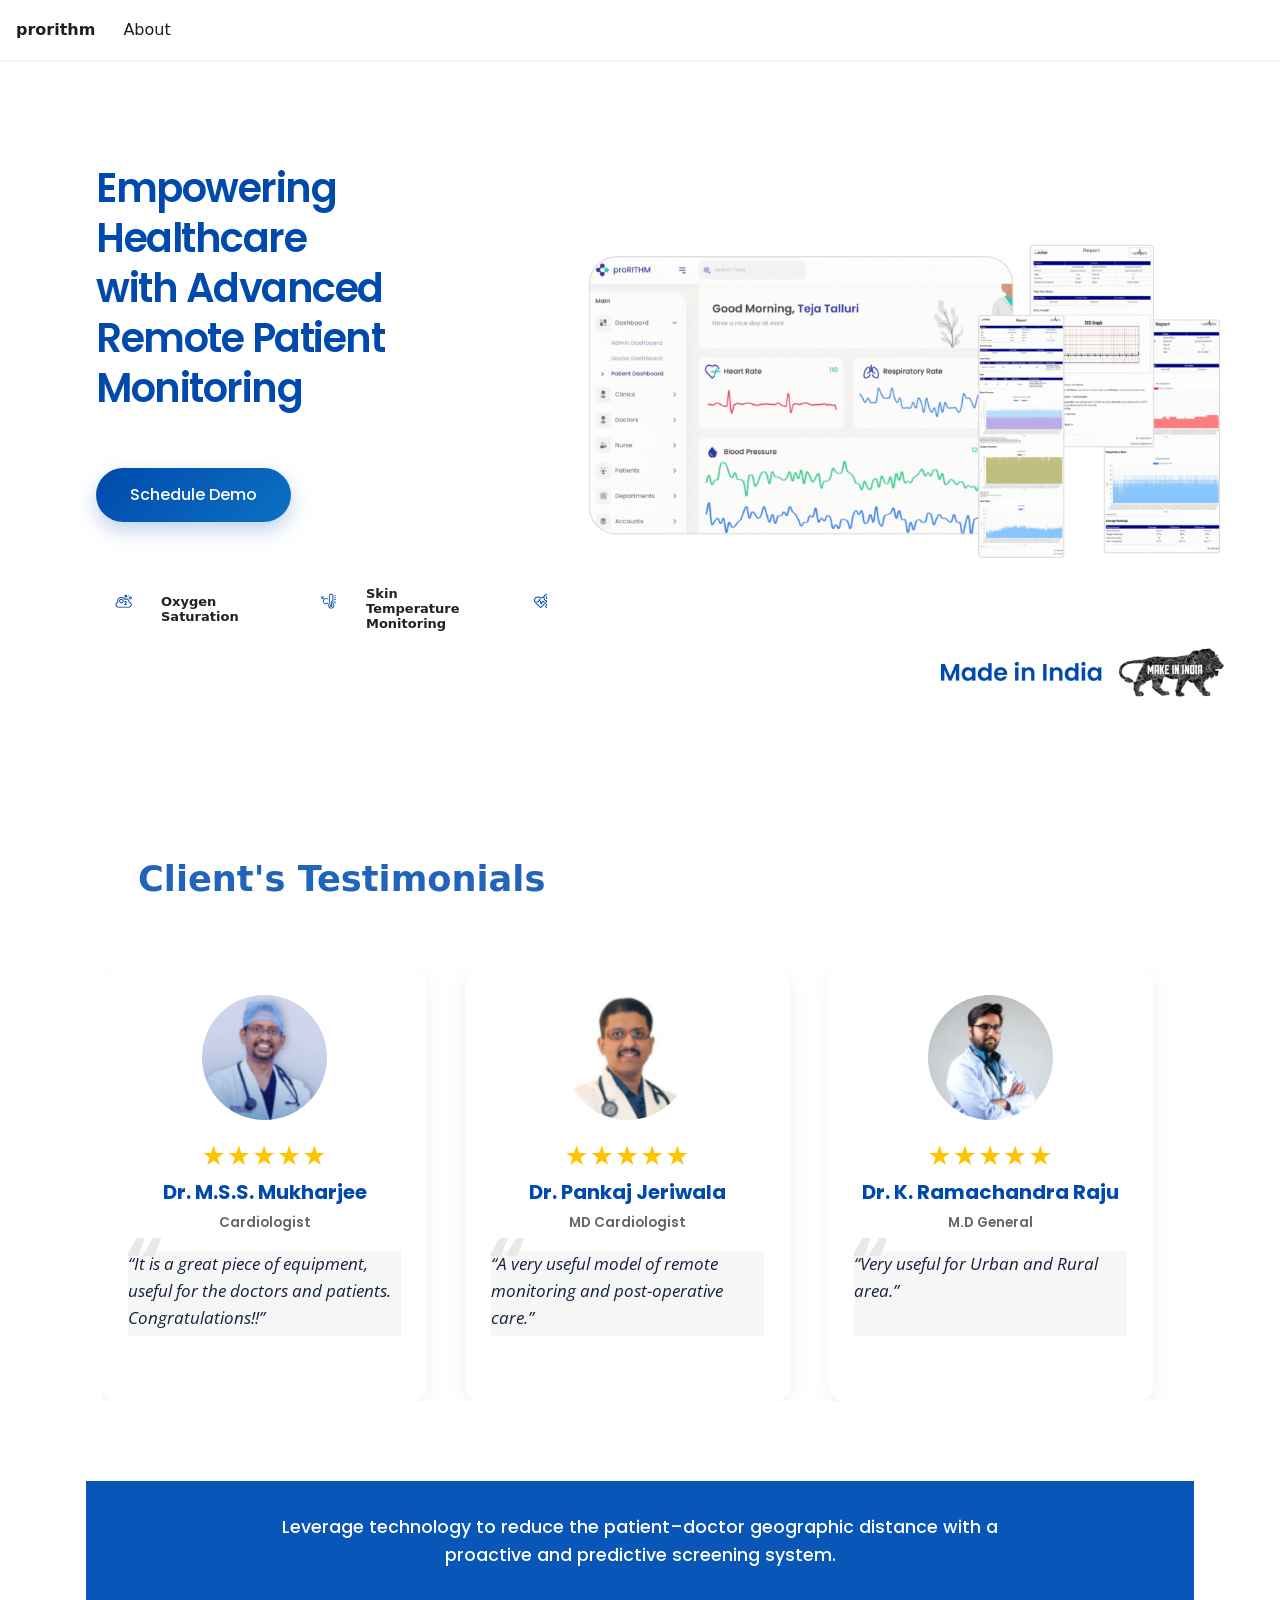
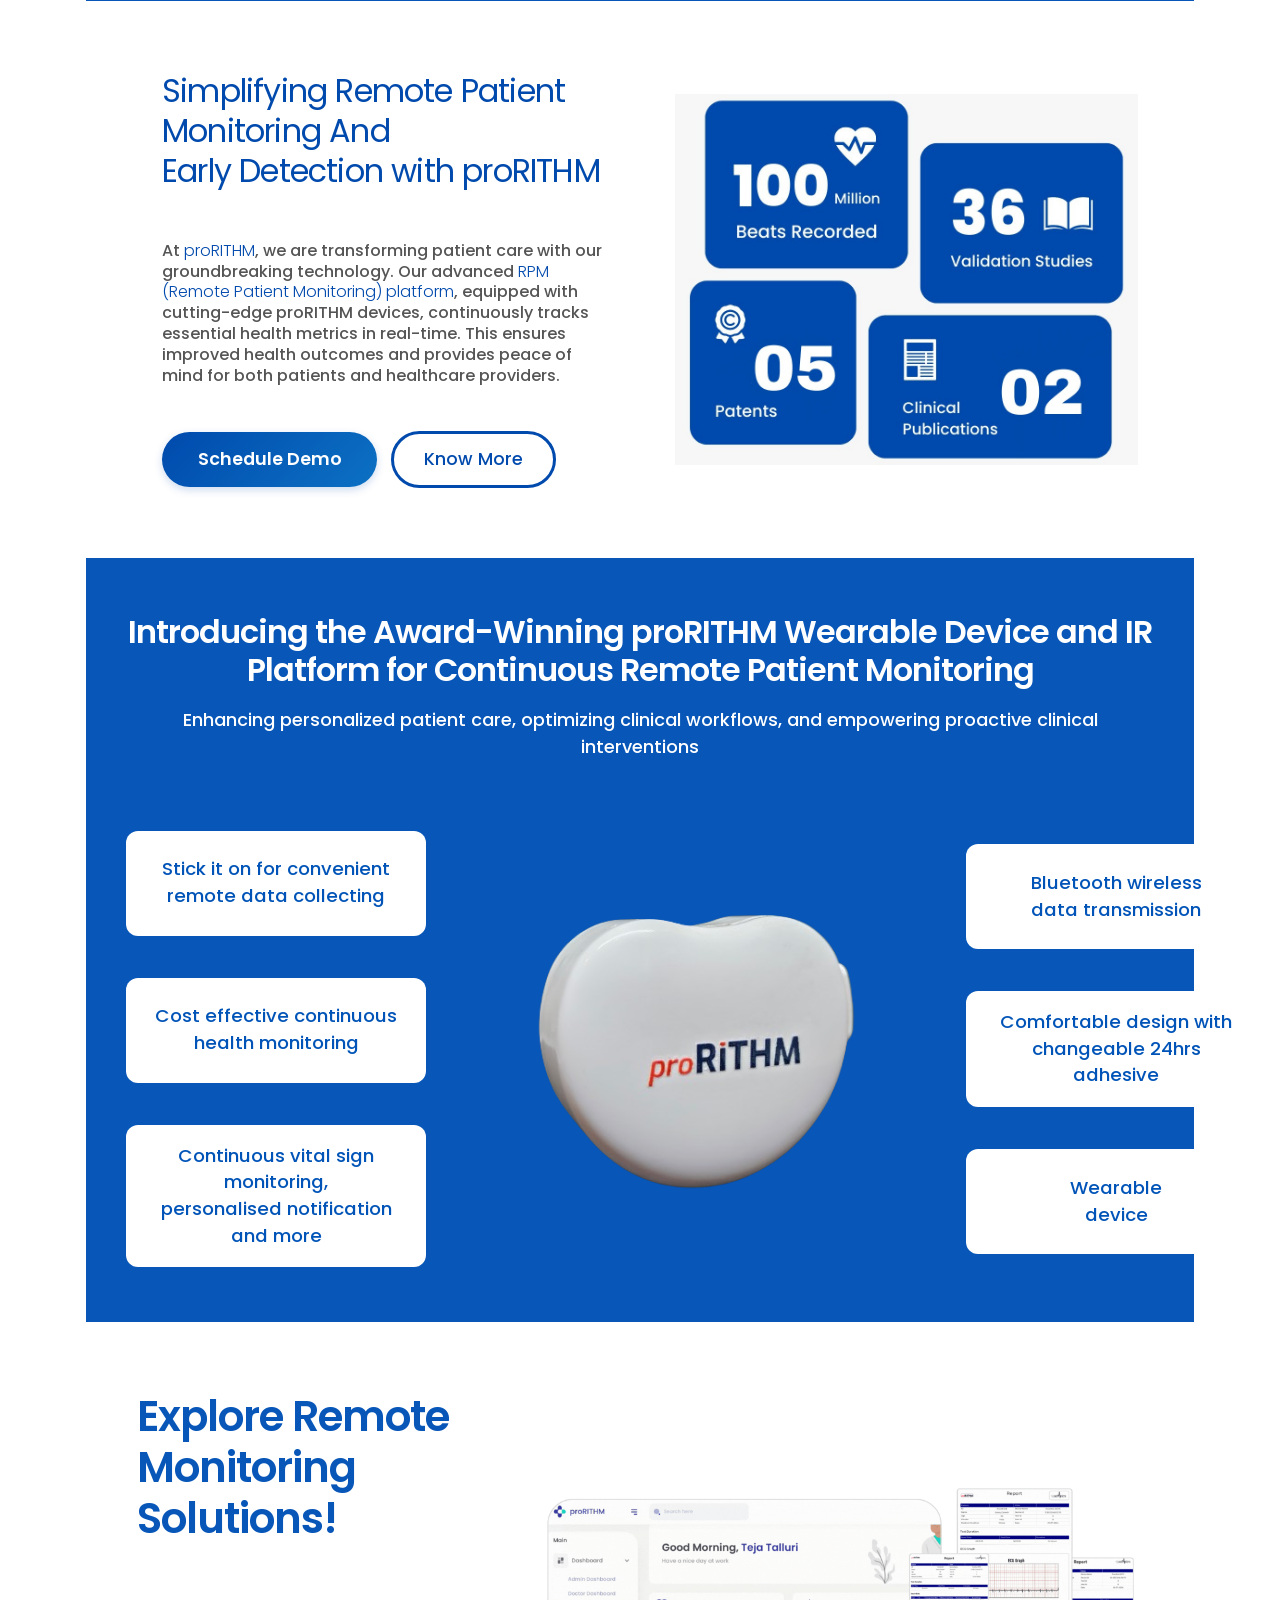
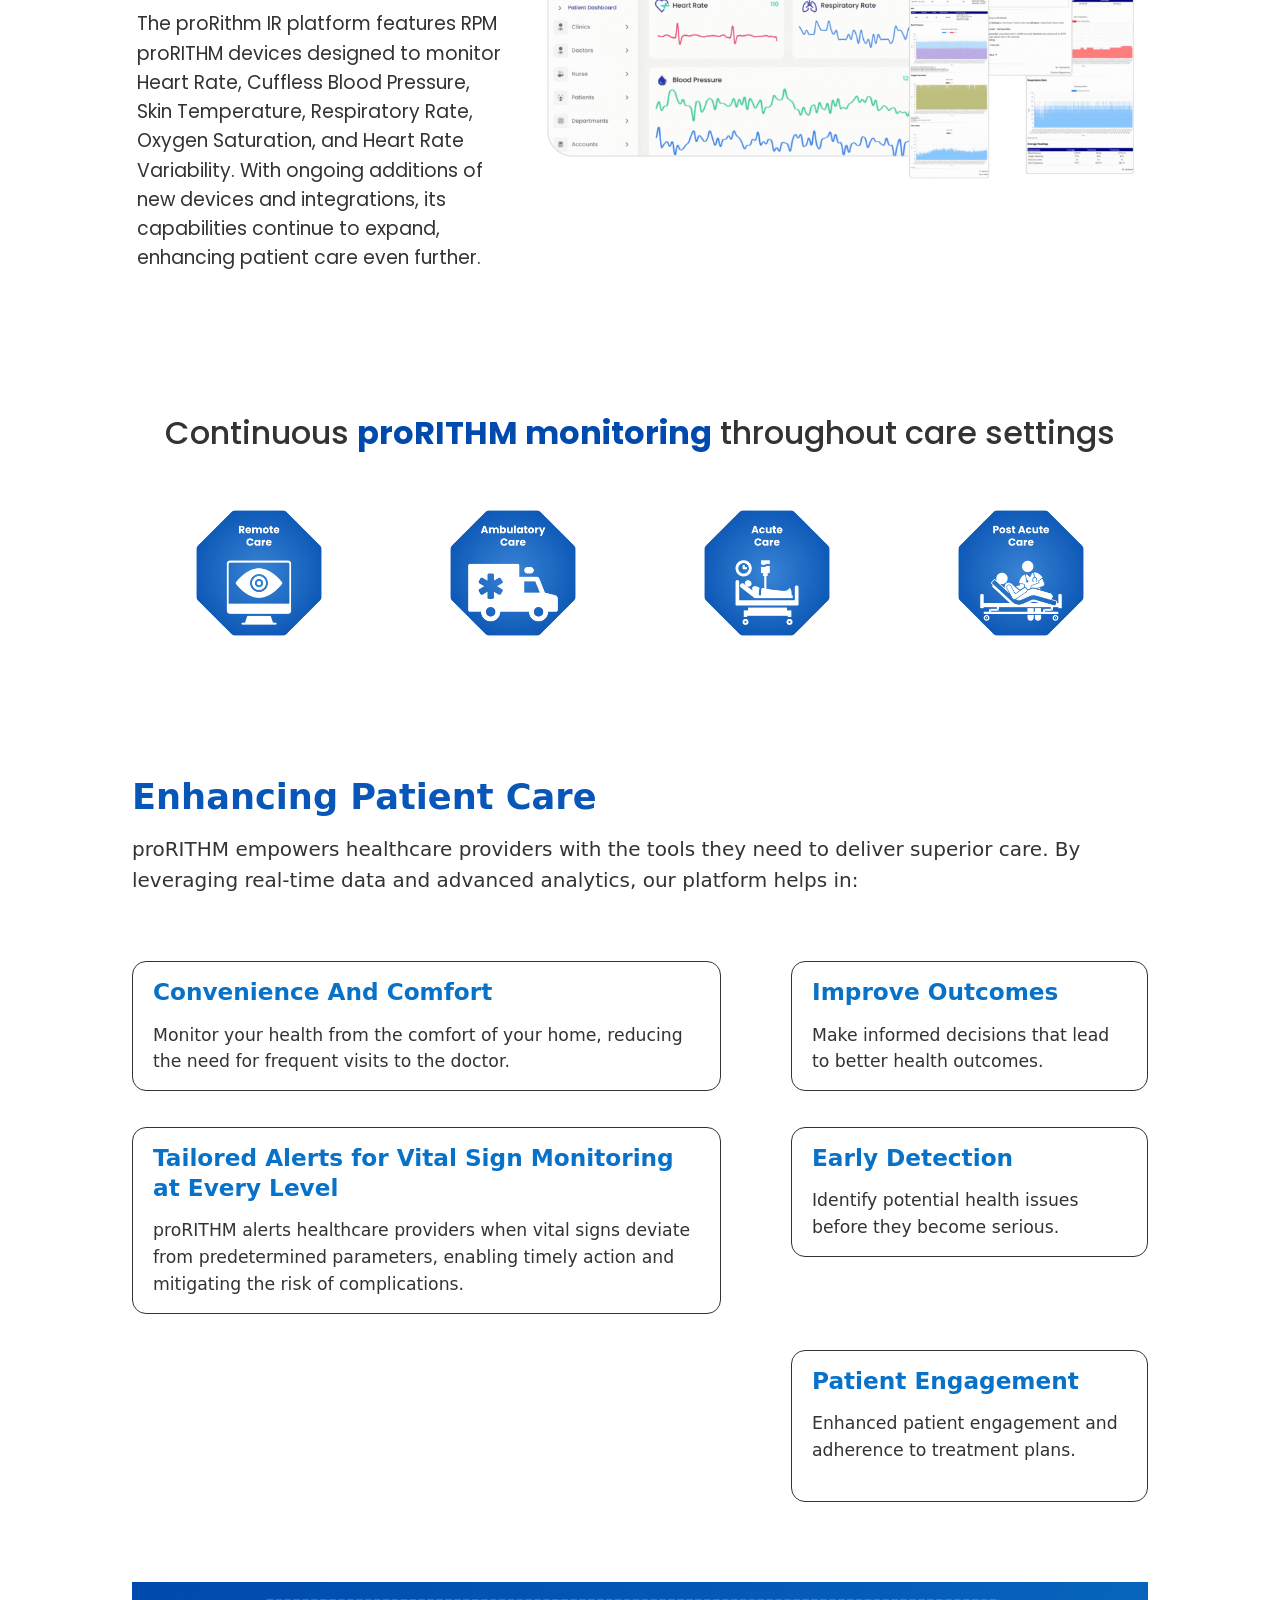
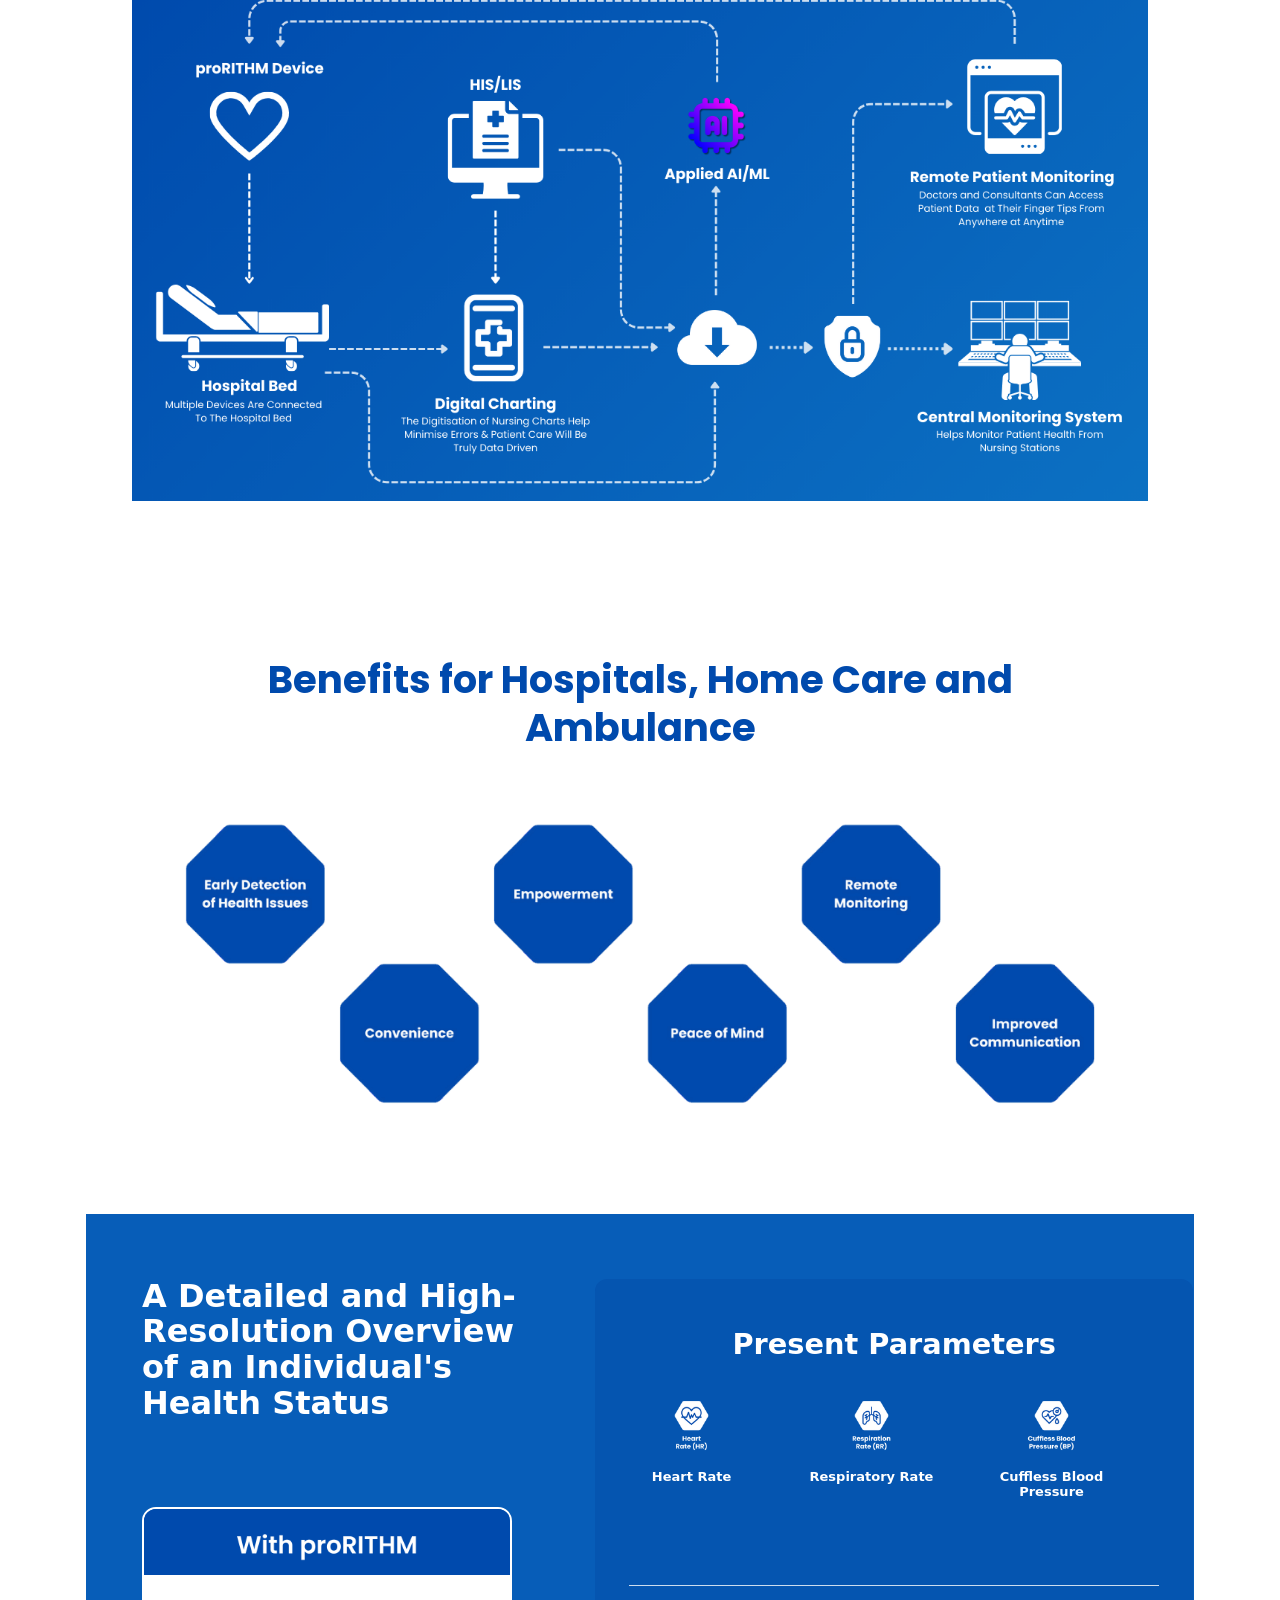
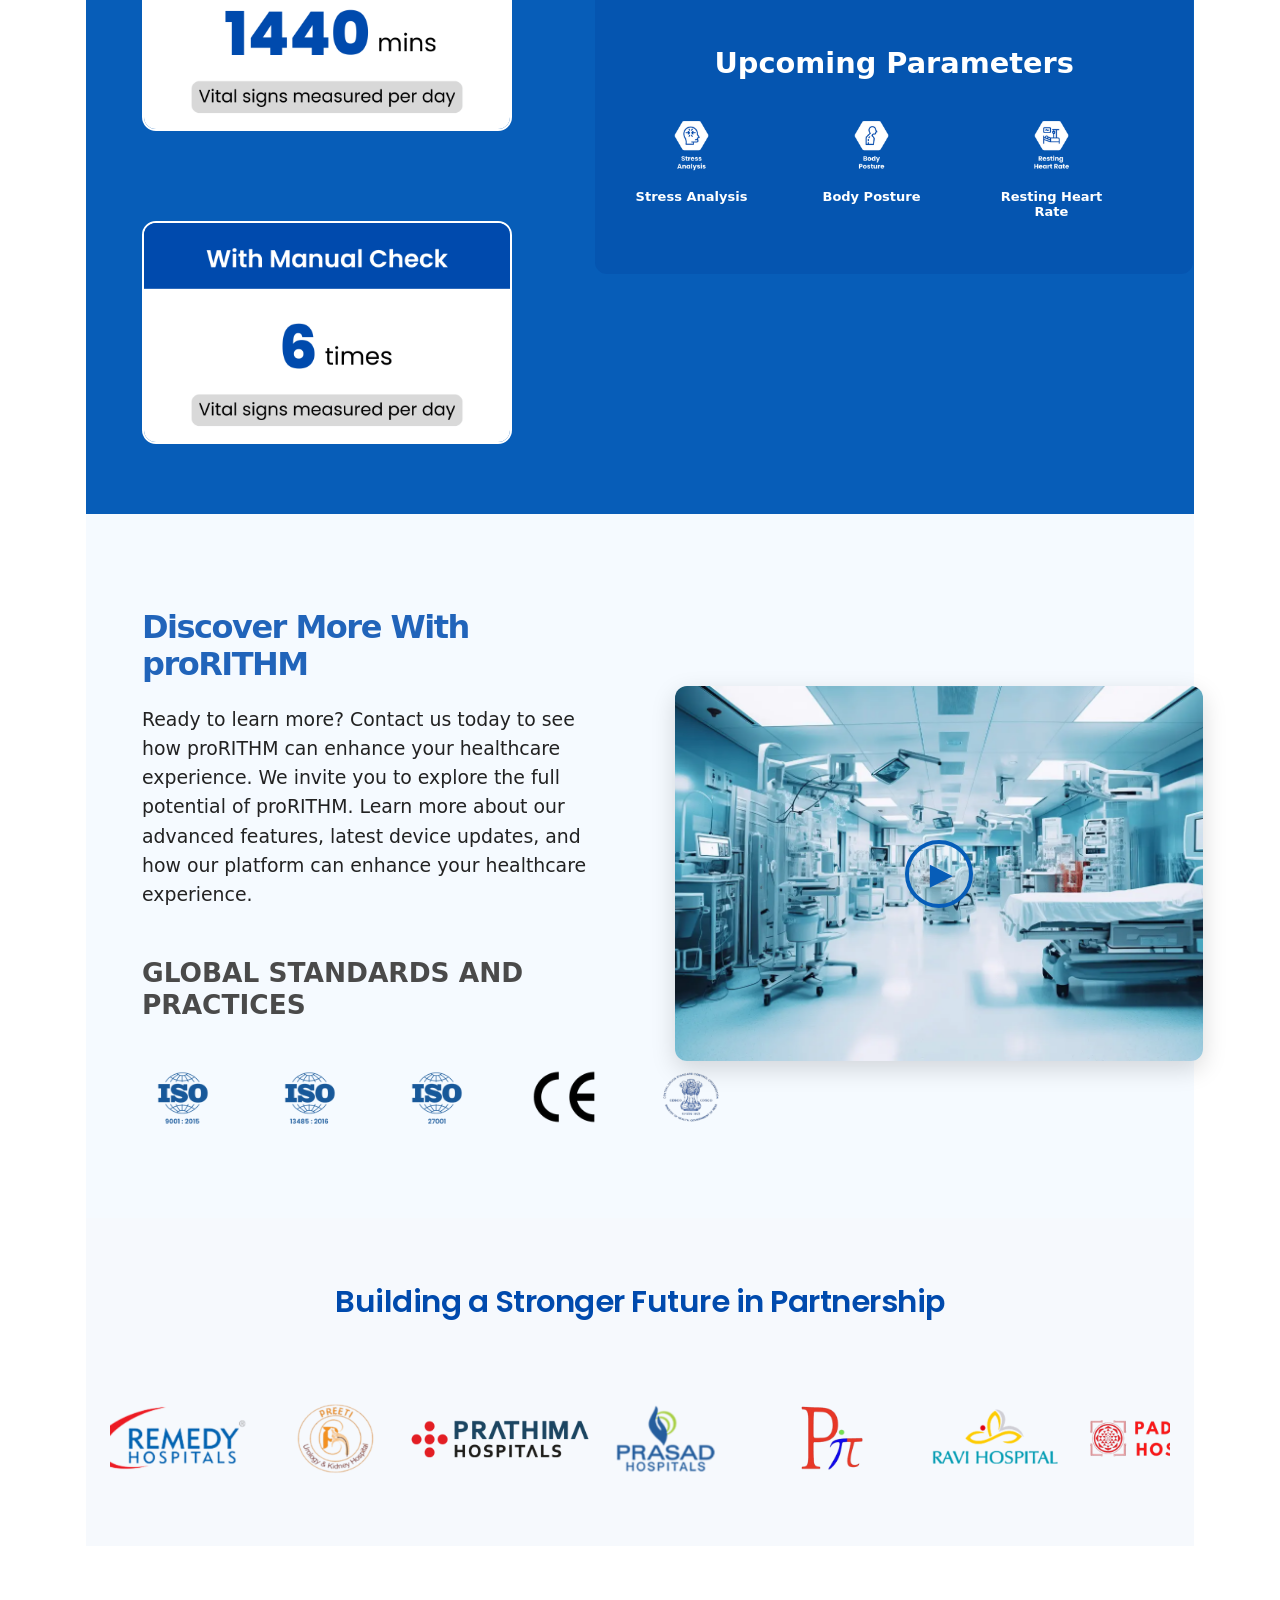
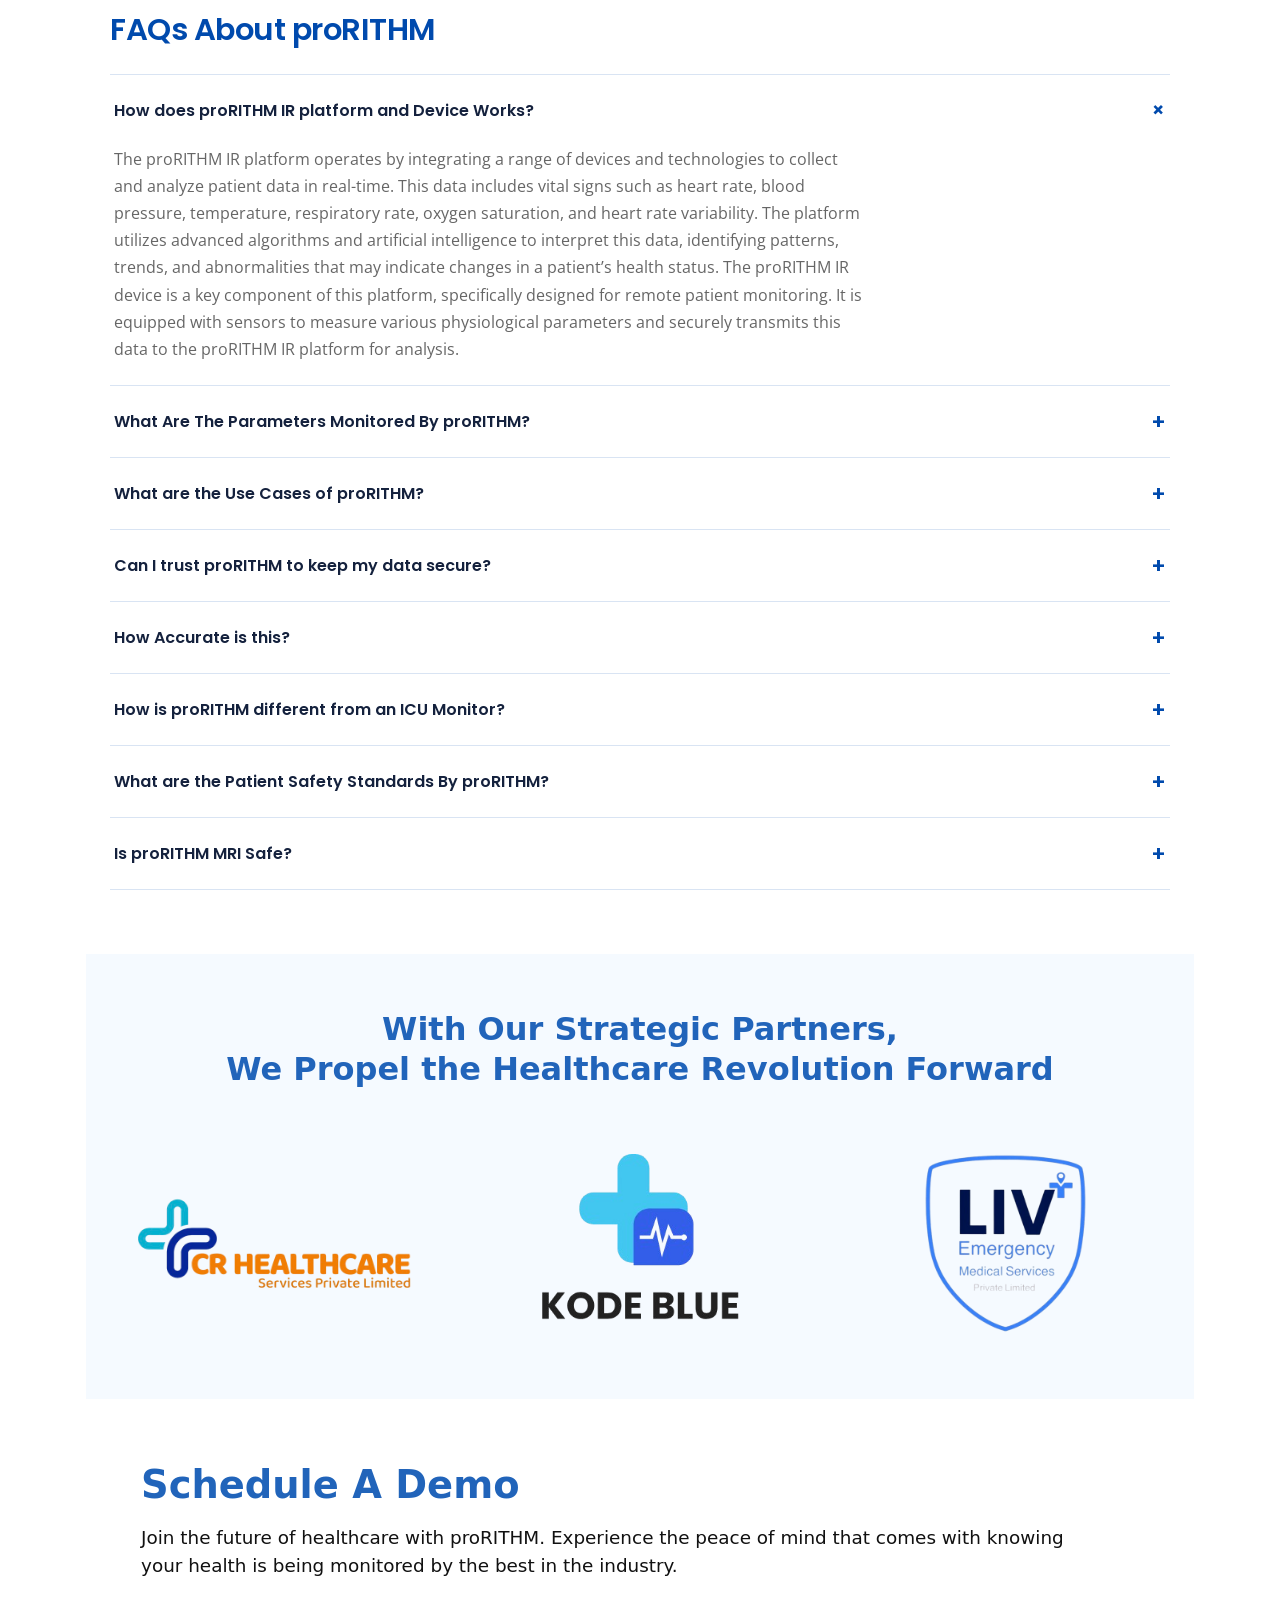
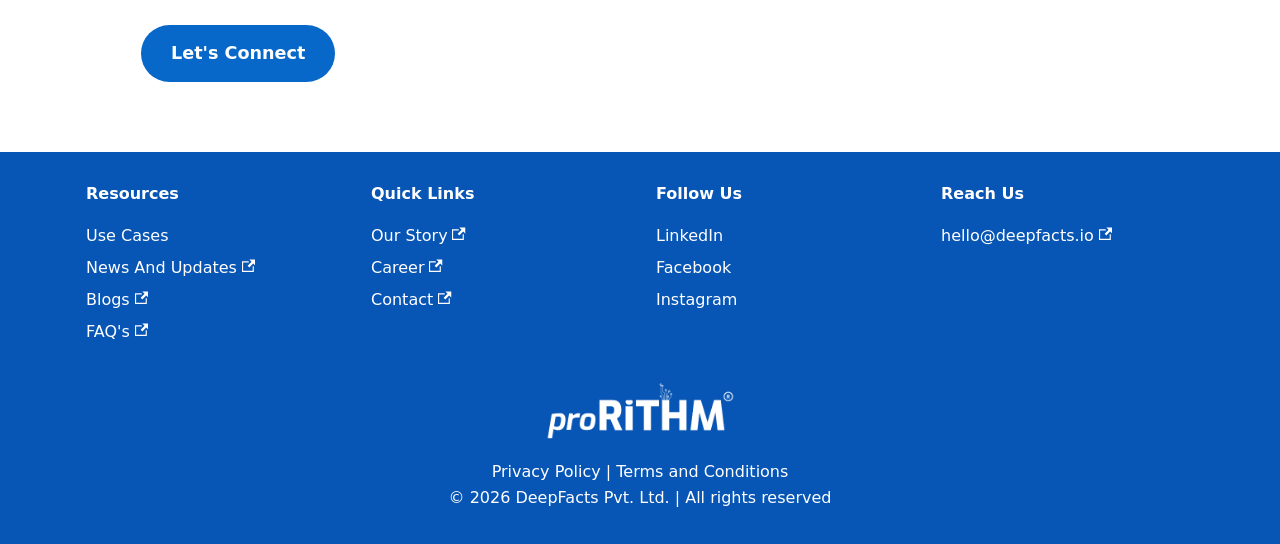
==== commit 3a601c29: "Add blogs page" ====
--- a/index.html
+++ b/index.html
@@ -1,4 +1,4 @@
 <!doctype html><html lang=en dir=ltr class="plugin-pages plugin-id-default" data-has-hydrated=false><head><meta charset=UTF-8><meta name=generator content="Docusaurus v3.10.2"><title data-rh=true>Remote Patient Monitoring | Prorithm</title><meta data-rh=true name=viewport content="width=device-width, initial-scale=1.0"/><meta data-rh=true name=twitter:card content=summary_large_image /><meta data-rh=true property=og:url content=https://prorithm.com/ /><meta data-rh=true property=og:locale content=en /><meta data-rh=true name=docusaurus_locale content=en /><meta data-rh=true name=docusaurus_tag content=default /><meta data-rh=true name=docsearch:language content=en /><meta data-rh=true name=docsearch:docusaurus_tag content=default /><meta data-rh=true property=og:title content="Remote Patient Monitoring | Prorithm"/><meta data-rh=true name=description content="proRITHM is an advanced Remote Patient Monitoring device that tracks vital signs. Enhance healthcare efficiency with real-time monitoring."/><meta data-rh=true property=og:description content="proRITHM is an advanced Remote Patient Monitoring device that tracks vital signs. Enhance healthcare efficiency with real-time monitoring."/><link data-rh=true rel=icon href="img/favicon.ico" /><link data-rh=true rel=canonical href="index.html" /><link data-rh=true rel=alternate href="index.html" hreflang=en /><link data-rh=true rel=alternate href="index.html" hreflang=x-default /><script data-rh=true>document.addEventListener("DOMContentLoaded",function(){void 0===window.docusaurus&&insertBanner()});function insertBanner(){var n=document.createElement("div");n.id="__docusaurus-base-url-issue-banner-container",n.innerHTML='\n<div id="__docusaurus-base-url-issue-banner" style="border: thick solid red; background-color: rgb(255, 230, 179); margin: 20px; padding: 20px; font-size: 20px;">\n   <p style="font-weight: bold; font-size: 30px;">Your Docusaurus site did not load properly.</p>\n   <p>A very common reason is a wrong site <a href="https://docusaurus.io/docs/docusaurus.config.js/#baseUrl" style="font-weight: bold;">baseUrl configuration</a>.</p>\n   <p>Current configured baseUrl = <span style="font-weight: bold; color: red;">/</span>  (default value)</p>\n   <p>We suggest trying baseUrl = <span id="__docusaurus-base-url-issue-banner-suggestion-container" style="font-weight: bold; color: green;"></span></p>\n</div>\n',document.body.prepend(n);var e=document.getElementById("__docusaurus-base-url-issue-banner-suggestion-container"),s=window.location.pathname;e.textContent="/"===s.substr(-1)?s:s+"/"}</script><link rel=alternate type=application/rss+xml href="blog/rss.xml" title="Prorithm RSS Feed"><link rel=alternate type=application/atom+xml href="blog/atom.xml" title="Prorithm Atom Feed"><link rel=stylesheet href="assets/css/styles.38cd011a.css" /><script src="assets/js/runtime~main.23bc0f60.js" defer></script><script src="assets/js/main.33094f22.js" defer></script></head><body><svg style="display: none;"><defs>
 <symbol id=theme-svg-external-link viewBox="0 0 24 24"><path fill=currentColor d="M21 13v10h-21v-19h12v2h-10v15h17v-8h2zm3-12h-10.988l4.035 4-6.977 7.07 2.828 2.828 6.977-7.07 4.125 4.172v-11z"/></symbol>
 </defs></svg>
-<script>!function(){var t;document.documentElement.setAttribute("data-theme",t||"light"),document.documentElement.setAttribute("data-theme-choice",t||"light")}(),function(){try{for(var[t,e]of new URLSearchParams(window.location.search).entries())if(t.startsWith("docusaurus-data-")){var a=t.replace("docusaurus-data-","data-");document.documentElement.setAttribute(a,e)}}catch(t){}}()</script><div id=__docusaurus><link rel=preload as=image href="img/uploads/2024/08/Oxygen-SaturationSPo2.png" /><link rel=preload as=image href="img/uploads/2024/08/Skin-Temperature-ST.png" /><link rel=preload as=image href="img/uploads/2024/08/Cuffless-Blood-Pressure.png" /><link rel=preload as=image href="img/uploads/2024/08/Heart-Rate-HR.png" /><link rel=preload as=image href="img/uploads/2024/08/Electrocardiogram-Single-Lead-ECG.png" /><link rel=preload as=image href="img/uploads/2024/07/Prorithm-Platform-GIF.gif" /><link rel=preload as=image href="img/uploads/2024/07/MADE-IN-INDIA-logo.png" /><link rel=preload as=image href="img/uploads/2024/04/proRithm-Clients-Testimonial-Pictures.png" /><link rel=preload as=image href="img/uploads/2024/04/proRithm-Clients-Testimonial-Pictures-1.png" /><link rel=preload as=image href="img/uploads/2024/04/proRithm-Clients-Testimonial-Pictures-3.png" /><link rel=preload as=image href="img/uploads/2024/04/proRithm-Clients-Testimonial-Pictures-2.png" /><link rel=preload as=image href="img/uploads/2025/06/WhatsApp-Image-2025-06-20-at-10.29.32_6705b2df.jpg" /><link rel=preload as=image href="img/uploads/2024/09/proRithm-Product.png" /><link rel=preload as=image href="img/uploads/2024/09/1.png" /><link rel=preload as=image href="img/uploads/2024/09/2.png" /><link rel=preload as=image href="img/uploads/2024/09/3.png" /><link rel=preload as=image href="img/uploads/2024/09/4.png" /><link rel=preload as=image href="img/uploads/2024/08/With-ProRITHM-1440-min.png" /><link rel=preload as=image href="img/uploads/2024/08/With-Manual-Check.png" /><link rel=preload as=image href="img/uploads/2024/08/Respiratory-Rate-RR.png" /><link rel=preload as=image href="img/uploads/2024/08/Heart-Rate-Variability-HRV.png" /><link rel=preload as=image href="img/uploads/2024/08/Non-Invasive-Blood-Glucose-1.png" /><link rel=preload as=image href="img/uploads/2024/08/Stress-Analysis.png" /><link rel=preload as=image href="img/uploads/2024/08/Body-Posture.png" /><link rel=preload as=image href="img/uploads/2024/08/Resting-Heart-Rate.png" /><link rel=preload as=image href="img/uploads/2024/08/Hemoglobin.png" /><link rel=preload as=image href="img/uploads/2024/08/Non-Invasive-Blood-Glucose.png" /><link rel=preload as=image href="img/uploads/2024/08/Activity-Tracking.png" /><link rel=preload as=image href="img/uploads/2024/08/Gait-Analysis.png" /><link rel=preload as=image href="img/uploads/2024/08/Activity-Level.png" /><link rel=preload as=image href="img/uploads/2024/08/Steps.png" /><link rel=preload as=image href="img/uploads/2024/08/Step-cadence.png" /><link rel=preload as=image href="img/uploads/2024/08/Step-Strength.png" /><link rel=preload as=image href="img/uploads/2024/08/Step-Symmetry.png" /><link rel=preload as=image href="img/uploads/2024/08/Body-Position.png" /><link rel=preload as=image href="img/uploads/2024/08/Sleep-Analysis.png" /><link rel=preload as=image href="img/uploads/2024/08/Incline-Angle-While-Sleeping.png" /><link rel=preload as=image href="img/uploads/2024/07/ProRithm-ISO-Standards-9001.png" /><link rel=preload as=image href="img/uploads/2024/07/ProRithm-ISO-standards-13485.png" /><link rel=preload as=image href="img/uploads/2024/07/ProRithm-ISO-Standards-27001.png" /><link rel=preload as=image href="img/uploads/2024/07/Standards-and-Certifications-4.png" /><link rel=preload as=image href="img/uploads/2024/07/Standards-and-Certifications-3.png" /><link rel=preload as=image href="img/uploads/2024/06/Use-Cases-Header-images.webp" /><link rel=preload as=image href="img/uploads/2024/10/proRithm-Clients-1.png" /><link rel=preload as=image href="img/uploads/2024/10/8.png" /><link rel=preload as=image href="img/uploads/2024/10/7.png" /><link rel=preload as=image href="img/uploads/2024/10/6.png" /><link rel=preload as=image href="img/uploads/2024/10/5.png" /><link rel=preload as=image href="img/uploads/2024/10/3.png" /><link rel=preload as=image href="img/uploads/2025/02/proRithm-Clients.png" /><link rel=preload as=image href="img/uploads/2024/10/CR_Health.png" /><link rel=preload as=image href="img/uploads/2024/10/Kode-Blue.png" /><link rel=preload as=image href="img/uploads/2025/02/Liv-Emergency.png" /><link rel=preload as=image href="img/uploads/2024/08/Remote-Patient-Monitoring.png" /><div role=region aria-label="Skip to main content"><a class=skipToContent_fXgn href="index.html#__docusaurus_skipToContent_fallback">Skip to main content</a></div><nav aria-label=Main class="theme-layout-navbar navbar navbar--fixed-top"><div class=navbar__inner><div class="theme-layout-navbar-left navbar__items"><button aria-label="Toggle navigation bar" aria-expanded=false class="navbar__toggle clean-btn" type=button><svg width=30 height=30 viewBox="0 0 30 30" aria-hidden=true><path stroke=currentColor stroke-linecap=round stroke-miterlimit=10 stroke-width=2 d="M4 7h22M4 15h22M4 23h22"/></svg></button><a class=navbar__brand href="index.html"><b class="navbar__title text--truncate">prorithm</b></a><a class="navbar__item navbar__link" href="about.html">About</a></div><div class="theme-layout-navbar-right navbar__items navbar__items--right"><div class=navbarSearchContainer_Bca1></div></div></div><div role=presentation class=navbar-sidebar__backdrop></div></nav><div id=__docusaurus_skipToContent_fallback class="theme-layout-main main-wrapper mainWrapper_z2l0"><section class=hero_aEcG><div class="heroInner_V4lS container"><div class=heroContent_mKPX><h1 class=heroTitle_qg2I>Empowering Healthcare<br/>with Advanced<br/>Remote Patient<br/>Monitoring</h1><a href="index.html#contact" class=pillButton_l8lf>Schedule Demo</a><div class=heroParametersWrapper_dtoB><div class=heroParameters_HfpT><div class=heroParameter_kyXT><img src="img/uploads/2024/08/Oxygen-SaturationSPo2.png" alt="Oxygen Saturation"/><span>Oxygen<br/>Saturation</span></div><div class=heroParameter_kyXT><img src="img/uploads/2024/08/Skin-Temperature-ST.png" alt="Skin Temperature"/><span>Skin<br/>Temperature<br/>Monitoring</span></div><div class=heroParameter_kyXT><img src="img/uploads/2024/08/Cuffless-Blood-Pressure.png" alt="Blood Pressure"/><span>Blood<br/>Pressure</span></div><div class=heroParameter_kyXT><img src="img/uploads/2024/08/Heart-Rate-HR.png" alt="Heart Rate"/><span>Heart Rate<br/>Monitoring</span></div><div class=heroParameter_kyXT><img src="img/uploads/2024/08/Electrocardiogram-Single-Lead-ECG.png" alt=ECG /><span>ECG<br/>Monitoring</span></div></div></div></div><div class=heroVisual_DvAS><img src="img/uploads/2024/07/Prorithm-Platform-GIF.gif" alt="Remote Patient Monitoring" class=heroImage_xZN7 /><img src="img/uploads/2024/07/MADE-IN-INDIA-logo.png" alt="Made in India" class=madeInIndia_zE_8 /></div></div></section><main class=container><section class=testimonialSection_OqmL><div class="testimonialContainer_jnzH container"><h2 class=testimonialTitle_uxHx>Client's Testimonials</h2><div class=testimonialViewport_w2WX><div class=testimonialTrack_hpiq><figure class=testimonialCard_hYzE><img src="img/uploads/2024/04/proRithm-Clients-Testimonial-Pictures.png" alt="Dr. M.S.S. Mukharjee" class=testimonialImage_lrlv /><div class=testimonialRating_yv6f>★★★★★</div><figcaption><strong>Dr. M.S.S. Mukharjee</strong><span>Cardiologist</span></figcaption><blockquote>“<!-- -->It is a great piece of equipment, useful for the doctors and patients. Congratulations!!<!-- -->”</blockquote></figure><figure class=testimonialCard_hYzE><img src="img/uploads/2024/04/proRithm-Clients-Testimonial-Pictures-1.png" alt="Dr. Pankaj Jeriwala" class=testimonialImage_lrlv /><div class=testimonialRating_yv6f>★★★★★</div><figcaption><strong>Dr. Pankaj Jeriwala</strong><span>MD Cardiologist</span></figcaption><blockquote>“<!-- -->A very useful model of remote monitoring and post-operative care.<!-- -->”</blockquote></figure><figure class=testimonialCard_hYzE><img src="img/uploads/2024/04/proRithm-Clients-Testimonial-Pictures-3.png" alt="Dr. K. Ramachandra Raju" class=testimonialImage_lrlv /><div class=testimonialRating_yv6f>★★★★★</div><figcaption><strong>Dr. K. Ramachandra Raju</strong><span>M.D General</span></figcaption><blockquote>“<!-- -->Very useful for Urban and Rural area.<!-- -->”</blockquote></figure><figure class=testimonialCard_hYzE><img src="img/uploads/2024/04/proRithm-Clients-Testimonial-Pictures-2.png" alt="Dr. Sunitha" class=testimonialImage_lrlv /><div class=testimonialRating_yv6f>★★★★★</div><figcaption><strong>Dr. Sunitha</strong><span>Medical Consultant</span></figcaption><blockquote>“<!-- -->Very useful medical device. As early as possible device should be launched and used in Medical institutes.<!-- -->”</blockquote></figure><figure class=testimonialCard_hYzE><img src="img/uploads/2024/04/proRithm-Clients-Testimonial-Pictures.png" alt="" class=testimonialImage_lrlv /><div class=testimonialRating_yv6f>★★★★★</div><figcaption><strong>Dr. M.S.S. Mukharjee</strong><span>Cardiologist</span></figcaption><blockquote>“<!-- -->It is a great piece of equipment, useful for the doctors and patients. Congratulations!!<!-- -->”</blockquote></figure><figure class=testimonialCard_hYzE><img src="img/uploads/2024/04/proRithm-Clients-Testimonial-Pictures-1.png" alt="" class=testimonialImage_lrlv /><div class=testimonialRating_yv6f>★★★★★</div><figcaption><strong>Dr. Pankaj Jeriwala</strong><span>MD Cardiologist</span></figcaption><blockquote>“<!-- -->A very useful model of remote monitoring and post-operative care.<!-- -->”</blockquote></figure><figure class=testimonialCard_hYzE><img src="img/uploads/2024/04/proRithm-Clients-Testimonial-Pictures-3.png" alt="" class=testimonialImage_lrlv /><div class=testimonialRating_yv6f>★★★★★</div><figcaption><strong>Dr. K. Ramachandra Raju</strong><span>M.D General</span></figcaption><blockquote>“<!-- -->Very useful for Urban and Rural area.<!-- -->”</blockquote></figure><figure class=testimonialCard_hYzE><img src="img/uploads/2024/04/proRithm-Clients-Testimonial-Pictures-2.png" alt="" class=testimonialImage_lrlv /><div class=testimonialRating_yv6f>★★★★★</div><figcaption><strong>Dr. Sunitha</strong><span>Medical Consultant</span></figcaption><blockquote>“<!-- -->Very useful medical device. As early as possible device should be launched and used in Medical institutes.<!-- -->”</blockquote></figure></div></div></div></section><section class=tagline_Bqj_><div class="container_bfhl container"><p>Leverage technology to reduce the patient–doctor geographic distance with a proactive and predictive screening system.</div></section><section id=about-prorithm class=aboutSection_udvw><div class="aboutContainer_GOKP container"><div class=aboutContent_bzBX><h2 class=aboutTitle_smKY>Simplifying Remote Patient Monitoring And<br/>Early Detection with proRITHM</h2><p class=aboutText_rAjK>At <strong>proRITHM</strong>, we are transforming patient care with our groundbreaking technology. Our advanced<!-- --> <strong>RPM (Remote Patient Monitoring) platform</strong>, equipped with cutting-edge proRITHM devices, continuously tracks essential health metrics in real-time. This ensures improved health outcomes and provides peace of mind for both patients and healthcare providers.<div class=aboutButtons_onpl><a href="index.html#schedule-demo" class=aboutPrimaryButton_pRRK>Schedule Demo</a><a href="https://prorithm.com/about-us" class=aboutSecondaryButton_ghru>Know More</a></div></div><div class=aboutVisual_G3Je><img src="img/uploads/2025/06/WhatsApp-Image-2025-06-20-at-10.29.32_6705b2df.jpg" alt="proRITHM remote patient monitoring"/></div></div></section><section class=deviceSection_gvRC><div class="deviceContainer_z7b1 container"><h5 class=deviceTitle_fKzE>Introducing the Award-Winning proRITHM Wearable Device and IR<br/>Platform for Continuous Remote Patient Monitoring</h5><p class=deviceSubtitle_NR3n>Enhancing personalized patient care, optimizing clinical workflows, and empowering proactive clinical interventions<div class=deviceLayout_vK07><div class=deviceFeatureColumn_H1XA><div class=deviceFeatureCard_ScyH>Stick it on for convenient<br/>remote data collecting</div><div class=deviceFeatureCard_ScyH>Cost effective continuous<br/>health monitoring</div><div class=deviceFeatureCard_ScyH>Continuous vital sign monitoring,<br/>personalised notification and more</div></div><div class=deviceProduct_WfDC><img src="img/uploads/2024/09/proRithm-Product.png" alt="proRITHM wearable device"/></div><div class=deviceFeatureColumn_H1XA><div class=deviceFeatureCard_ScyH>Bluetooth wireless<br/>data transmission</div><div class=deviceFeatureCard_ScyH>Comfortable design with<br/>changeable 24hrs adhesive</div><div class=deviceFeatureCard_ScyH>Wearable<br/>device</div></div></div></div></section><section class=exploreSection_puKK><div class="exploreContainer_nK_w container"><div class=exploreContent_ZaHC><h2 class=exploreTitle_Ed2D>Explore Remote<br/>Monitoring Solutions!</h2><p class=exploreText_E09l>The proRithm IR platform features RPM proRITHM devices designed to monitor Heart Rate, Cuffless Blood Pressure, Skin Temperature, Respiratory Rate, Oxygen Saturation, and Heart Rate Variability. With ongoing additions of new devices and integrations, its capabilities continue to expand, enhancing patient care even further.</div><div class=exploreVisual_JxXp><img src="img/uploads/2024/07/Prorithm-Platform-GIF.gif" alt="proRITHM IR platform" loading=lazy /></div></div></section><section class=monitoringSection_YPWx><div class="monitoringContainer_gC3L container"><h2 class=monitoringTitle_Uvyc>Continuous <strong>proRITHM monitoring</strong> throughout care settings</h2><div class=monitoringGrid_L7hy><div class=monitoringCard_R52i><img src="img/uploads/2024/09/1.png" alt="Remote Care"/></div><div class=monitoringCard_R52i><img src="img/uploads/2024/09/2.png" alt="Ambulatory Care"/></div><div class=monitoringCard_R52i><img src="img/uploads/2024/09/3.png" alt="Acute Care"/></div><div class=monitoringCard_R52i><img src="img/uploads/2024/09/4.png" alt="Post Acute Care"/></div></div></div></section><section class=careSection_h9S6><div class="careContainer_S6aQ container"><div class=careHeader_t0by><h2 class=careTitle_emQv>Enhancing <strong>Patient Care</strong></h2><p>proRITHM empowers healthcare providers with the tools they need to deliver superior care. By leveraging real-time data and advanced analytics, our platform helps in:</div><div class=careGrid_iLWw><div class=careItem_aElw><h3>Convenience And Comfort</h3><p>Monitor your health from the comfort of your home, reducing the need for frequent visits to the doctor.</div><div class=careItem_aElw><h3>Tailored Alerts for Vital Sign Monitoring at Every Level</h3><p>proRITHM alerts healthcare providers when vital signs deviate from predetermined parameters, enabling timely action and mitigating the risk of complications.</div><div class=careItem_aElw><h3>Improve Outcomes</h3><p>Make informed decisions that lead to better health outcomes.</div><div class=careItem_aElw><h3>Early Detection</h3><p>Identify potential health issues before they become serious.</div><div class=careItem_aElw><h3>Patient Engagement</h3><p>Enhanced patient engagement and adherence to treatment plans.</div></div><div class=flowchart__aIW><img src="img/uploads/2024/09/Flowchart.png" alt="proRITHM monitoring workflow" loading=lazy /></div></div></section><section class=usersBenefitsSection_hkXl><div class="usersBenefitsContainer_ghvf container"><h2>Benefits for Hospitals, Home Care and Ambulance</h2><img src="img/uploads/2024/08/Benefits-for-Users.png" alt="Benefits for hospitals, home care and ambulance" loading=lazy /></div></section><section class=healthSection_YtTa><div class="healthContainer_BYDi container"><div class=healthLeft_GWTf><h2>A Detailed and High-Resolution Overview of an Individual's Health Status</h2><div class=healthComparison_r9_T><img src="img/uploads/2024/08/With-ProRITHM-1440-min.png" alt="With proRITHM - 1440 minutes"/><img src="img/uploads/2024/08/With-Manual-Check.png" alt="With manual check - 6 times"/></div></div><div class=parametersPanel_b1VH><div class=parameterSection_DzEC><h3>Present Parameters</h3><div class=parameterViewport_FQcg><div class=parameterTrack_PgHD><div class=movingParameter_ae5o><img src="img/uploads/2024/08/Heart-Rate-HR.png" alt="Heart Rate"/><span>Heart Rate</span></div><div class=movingParameter_ae5o><img src="img/uploads/2024/08/Respiratory-Rate-RR.png" alt="Respiratory Rate"/><span>Respiratory Rate</span></div><div class=movingParameter_ae5o><img src="img/uploads/2024/08/Cuffless-Blood-Pressure.png" alt="Cuffless Blood Pressure"/><span>Cuffless Blood Pressure</span></div><div class=movingParameter_ae5o><img src="img/uploads/2024/08/Oxygen-SaturationSPo2.png" alt="Oxygen Saturation (SpO2)"/><span>Oxygen Saturation (SpO2)</span></div><div class=movingParameter_ae5o><img src="img/uploads/2024/08/Skin-Temperature-ST.png" alt="Skin Temperature"/><span>Skin Temperature</span></div><div class=movingParameter_ae5o><img src="img/uploads/2024/08/Electrocardiogram-Single-Lead-ECG.png" alt="ECG (Single Lead)"/><span>ECG (Single Lead)</span></div><div class=movingParameter_ae5o><img src="img/uploads/2024/08/Heart-Rate-Variability-HRV.png" alt="Heart Rate Variability"/><span>Heart Rate Variability</span></div><div class=movingParameter_ae5o><img src="img/uploads/2024/08/Non-Invasive-Blood-Glucose-1.png" alt="Non-Invasive Blood Glucose"/><span>Non-Invasive Blood Glucose</span></div><div class=movingParameter_ae5o><img src="img/uploads/2024/08/Heart-Rate-HR.png" alt="" /><span>Heart Rate</span></div><div class=movingParameter_ae5o><img src="img/uploads/2024/08/Respiratory-Rate-RR.png" alt="" /><span>Respiratory Rate</span></div><div class=movingParameter_ae5o><img src="img/uploads/2024/08/Cuffless-Blood-Pressure.png" alt="" /><span>Cuffless Blood Pressure</span></div><div class=movingParameter_ae5o><img src="img/uploads/2024/08/Oxygen-SaturationSPo2.png" alt="" /><span>Oxygen Saturation (SpO2)</span></div><div class=movingParameter_ae5o><img src="img/uploads/2024/08/Skin-Temperature-ST.png" alt="" /><span>Skin Temperature</span></div><div class=movingParameter_ae5o><img src="img/uploads/2024/08/Electrocardiogram-Single-Lead-ECG.png" alt="" /><span>ECG (Single Lead)</span></div><div class=movingParameter_ae5o><img src="img/uploads/2024/08/Heart-Rate-Variability-HRV.png" alt="" /><span>Heart Rate Variability</span></div><div class=movingParameter_ae5o><img src="img/uploads/2024/08/Non-Invasive-Blood-Glucose-1.png" alt="" /><span>Non-Invasive Blood Glucose</span></div></div></div></div><div class=parameterDivider_Sa4p></div><div class=parameterSection_DzEC><h3>Upcoming Parameters</h3><div class=parameterViewport_FQcg><div class="parameterTrack_PgHD parameterTrackReverse_DPOM"><div class=movingParameter_ae5o><img src="img/uploads/2024/08/Stress-Analysis.png" alt="Stress Analysis"/><span>Stress Analysis</span></div><div class=movingParameter_ae5o><img src="img/uploads/2024/08/Body-Posture.png" alt="Body Posture"/><span>Body Posture</span></div><div class=movingParameter_ae5o><img src="img/uploads/2024/08/Resting-Heart-Rate.png" alt="Resting Heart Rate"/><span>Resting Heart Rate</span></div><div class=movingParameter_ae5o><img src="img/uploads/2024/08/Hemoglobin.png" alt=Hemoglobin /><span>Hemoglobin</span></div><div class=movingParameter_ae5o><img src="img/uploads/2024/08/Non-Invasive-Blood-Glucose.png" alt="Non-Invasive Blood Glucose"/><span>Non-Invasive Blood Glucose</span></div><div class=movingParameter_ae5o><img src="img/uploads/2024/08/Activity-Tracking.png" alt="Activity Tracking"/><span>Activity Tracking</span></div><div class=movingParameter_ae5o><img src="img/uploads/2024/08/Gait-Analysis.png" alt="Gait Analysis"/><span>Gait Analysis</span></div><div class=movingParameter_ae5o><img src="img/uploads/2024/08/Activity-Level.png" alt="Activity Level"/><span>Activity Level</span></div><div class=movingParameter_ae5o><img src="img/uploads/2024/08/Steps.png" alt=Steps /><span>Steps</span></div><div class=movingParameter_ae5o><img src="img/uploads/2024/08/Step-cadence.png" alt="Step Cadence"/><span>Step Cadence</span></div><div class=movingParameter_ae5o><img src="img/uploads/2024/08/Step-Strength.png" alt="Step Strength"/><span>Step Strength</span></div><div class=movingParameter_ae5o><img src="img/uploads/2024/08/Step-Symmetry.png" alt="Step Symmetry"/><span>Step Symmetry</span></div><div class=movingParameter_ae5o><img src="img/uploads/2024/08/Body-Position.png" alt="Body Position"/><span>Body Position</span></div><div class=movingParameter_ae5o><img src="img/uploads/2024/08/Sleep-Analysis.png" alt="Sleep Analysis"/><span>Sleep Analysis</span></div><div class=movingParameter_ae5o><img src="img/uploads/2024/08/Incline-Angle-While-Sleeping.png" alt="Incline Angle While Sleeping"/><span>Incline Angle While Sleeping</span></div><div class=movingParameter_ae5o><img src="img/uploads/2024/08/Stress-Analysis.png" alt="" /><span>Stress Analysis</span></div><div class=movingParameter_ae5o><img src="img/uploads/2024/08/Body-Posture.png" alt="" /><span>Body Posture</span></div><div class=movingParameter_ae5o><img src="img/uploads/2024/08/Resting-Heart-Rate.png" alt="" /><span>Resting Heart Rate</span></div><div class=movingParameter_ae5o><img src="img/uploads/2024/08/Hemoglobin.png" alt="" /><span>Hemoglobin</span></div><div class=movingParameter_ae5o><img src="img/uploads/2024/08/Non-Invasive-Blood-Glucose.png" alt="" /><span>Non-Invasive Blood Glucose</span></div><div class=movingParameter_ae5o><img src="img/uploads/2024/08/Activity-Tracking.png" alt="" /><span>Activity Tracking</span></div><div class=movingParameter_ae5o><img src="img/uploads/2024/08/Gait-Analysis.png" alt="" /><span>Gait Analysis</span></div><div class=movingParameter_ae5o><img src="img/uploads/2024/08/Activity-Level.png" alt="" /><span>Activity Level</span></div><div class=movingParameter_ae5o><img src="img/uploads/2024/08/Steps.png" alt="" /><span>Steps</span></div><div class=movingParameter_ae5o><img src="img/uploads/2024/08/Step-cadence.png" alt="" /><span>Step Cadence</span></div><div class=movingParameter_ae5o><img src="img/uploads/2024/08/Step-Strength.png" alt="" /><span>Step Strength</span></div><div class=movingParameter_ae5o><img src="img/uploads/2024/08/Step-Symmetry.png" alt="" /><span>Step Symmetry</span></div><div class=movingParameter_ae5o><img src="img/uploads/2024/08/Body-Position.png" alt="" /><span>Body Position</span></div><div class=movingParameter_ae5o><img src="img/uploads/2024/08/Sleep-Analysis.png" alt="" /><span>Sleep Analysis</span></div><div class=movingParameter_ae5o><img src="img/uploads/2024/08/Incline-Angle-While-Sleeping.png" alt="" /><span>Incline Angle While Sleeping</span></div></div></div></div></div></div></section><section class=discoverSection_ZSIo><div class="discoverContainer_bX53 container"><div class=discoverContent_htdF><h2 class=discoverTitle_LIKo>Discover More With <strong>proRITHM</strong></h2><p class=discoverText_sCGp>Ready to learn more? Contact us today to see how proRITHM can enhance your healthcare experience. We invite you to explore the full potential of proRITHM. Learn more about our advanced features, latest device updates, and how our platform can enhance your healthcare experience.<h3 class=standardsTitle_EwS6>GLOBAL STANDARDS AND PRACTICES</h3><div class=standardsGrid_GeDp><img src="img/uploads/2024/07/ProRithm-ISO-Standards-9001.png" alt="ISO 9001"/><img src="img/uploads/2024/07/ProRithm-ISO-standards-13485.png" alt="ISO 13485"/><img src="img/uploads/2024/07/ProRithm-ISO-Standards-27001.png" alt="ISO 27001"/><img src="img/uploads/2024/07/Standards-and-Certifications-4.png" alt="CE Certification"/><img src="img/uploads/2024/07/Standards-and-Certifications-3.png" alt="CDSCO Certification"/></div></div><div class=discoverVisual_sfTj><div class=discoverVideo_Fzs7><img src="img/uploads/2024/06/Use-Cases-Header-images.webp" alt="proRITHM healthcare"/><div class=playButton_boOJ><span>▶</span></div></div></div></div></section><section class="section_Q9Zo sectionAlt_Oc16"><div class="container_bfhl container"><h2 class="h2_gZ6G centered_BhIk">Building a Stronger Future in Partnership</h2><div class=partnerLogoRow_qzea><div class=partnerLogo_zbOG><img src="img/uploads/2024/10/proRithm-Clients-1.png" alt="Remedy Hospitals"/></div><div class=partnerLogo_zbOG><img src="img/uploads/2024/10/8.png" alt="Preeti Urology and Kidney Hospital"/></div><div class=partnerLogo_zbOG><img src="img/uploads/2024/10/7.png" alt="Prathima Hospitals"/></div><div class=partnerLogo_zbOG><img src="img/uploads/2024/10/6.png" alt="Prasad Hospitals"/></div><div class=partnerLogo_zbOG><img src="img/uploads/2024/10/5.png" alt=PIT /></div><div class=partnerLogo_zbOG><img src="img/uploads/2024/10/3.png" alt="Ravi Hospital"/></div><div class=partnerLogo_zbOG><img src="img/uploads/2025/02/proRithm-Clients.png" alt="Padmaja Hospital"/></div></div></div></section><section class=section_Q9Zo><div class="container_bfhl container"><h2 class=h2_gZ6G>FAQs About proRITHM</h2><div class=faqList_fMyk><div class=faqItem_sH1T><button type=button class=faqQuestion_HO0I aria-expanded=true><span>How does proRITHM IR platform and Device Works?</span><span class="faqIcon_FnfB faqIconOpen_LVJI" aria-hidden=true>+</span></button><div class=faqAnswer_cV2B>The proRITHM IR platform operates by integrating a range of devices and technologies to collect and analyze patient data in real-time. This data includes vital signs such as heart rate, blood pressure, temperature, respiratory rate, oxygen saturation, and heart rate variability. The platform utilizes advanced algorithms and artificial intelligence to interpret this data, identifying patterns, trends, and abnormalities that may indicate changes in a patient’s health status. The proRITHM IR device is a key component of this platform, specifically designed for remote patient monitoring. It is equipped with sensors to measure various physiological parameters and securely transmits this data to the proRITHM IR platform for analysis.</div></div><div class=faqItem_sH1T><button type=button class=faqQuestion_HO0I aria-expanded=false><span>What Are The Parameters Monitored By proRITHM?</span><span class=faqIcon_FnfB aria-hidden=true>+</span></button></div><div class=faqItem_sH1T><button type=button class=faqQuestion_HO0I aria-expanded=false><span>What are the Use Cases of proRITHM?</span><span class=faqIcon_FnfB aria-hidden=true>+</span></button></div><div class=faqItem_sH1T><button type=button class=faqQuestion_HO0I aria-expanded=false><span>Can I trust proRITHM to keep my data secure?</span><span class=faqIcon_FnfB aria-hidden=true>+</span></button></div><div class=faqItem_sH1T><button type=button class=faqQuestion_HO0I aria-expanded=false><span>How Accurate is this?</span><span class=faqIcon_FnfB aria-hidden=true>+</span></button></div><div class=faqItem_sH1T><button type=button class=faqQuestion_HO0I aria-expanded=false><span>How is proRITHM different from an ICU Monitor?</span><span class=faqIcon_FnfB aria-hidden=true>+</span></button></div><div class=faqItem_sH1T><button type=button class=faqQuestion_HO0I aria-expanded=false><span>What are the Patient Safety Standards By proRITHM?</span><span class=faqIcon_FnfB aria-hidden=true>+</span></button></div><div class=faqItem_sH1T><button type=button class=faqQuestion_HO0I aria-expanded=false><span>Is proRITHM MRI Safe?</span><span class=faqIcon_FnfB aria-hidden=true>+</span></button></div></div></div></section><section class=strategicSection_PjfF><div class="strategicContainer_XLoT container"><h2 class=strategicTitle_O3p_>With Our Strategic Partners,<br/>We Propel the Healthcare Revolution Forward</h2><div class=strategicLogos_hnMw><div class=strategicLogo_hLTx><img src="img/uploads/2024/10/CR_Health.png" alt="CR Healthcare Services Private Limited"/></div><div class=strategicLogo_hLTx><img src="img/uploads/2024/10/Kode-Blue.png" alt="Kode Blue"/></div><div class=strategicLogo_hLTx><img src="img/uploads/2025/02/Liv-Emergency.png" alt="Liv Emergency Medical Services Private Limited"/></div></div></div></section><section id=schedule-demo class=scheduleSection__PPW><div class="scheduleContainer_sik7 container"><h2 class=scheduleTitle_gJCj>Schedule A Demo</h2><div class=scheduleContent_I24S><p class=scheduleText_XOvI>Join the future of healthcare with proRITHM. Experience the peace of mind that comes with knowing your health is being monitored by the best in the industry.</p><a href="contact-prorithm.html" class=scheduleButton_jo9X>Let's Connect</a></div></div></section></main></div><footer class="theme-layout-footer footer footer--dark"><div class="container container-fluid"><div class="row footer__links"><div class="theme-layout-footer-column col footer__col"><div class=footer__title>Resources</div><ul class="footer__items clean-list"><li class=footer__item><a class=footer__link-item href="use-cases.html">Use Cases</a><li class=footer__item><a href="https://prorithm.com/news-and-updates" target=_blank rel="noopener noreferrer" class=footer__link-item>News And Updates<svg width=13.5 height=13.5 aria-label="(opens in new tab)" class=iconExternalLink_nPIU><use href=#theme-svg-external-link /></svg></a><li class=footer__item><a href="https://prorithm.com/blogs" target=_blank rel="noopener noreferrer" class=footer__link-item>Blogs<svg width=13.5 height=13.5 aria-label="(opens in new tab)" class=iconExternalLink_nPIU><use href=#theme-svg-external-link /></svg></a><li class=footer__item><a href="https://prorithm.com/faqs" target=_blank rel="noopener noreferrer" class=footer__link-item>FAQ's<svg width=13.5 height=13.5 aria-label="(opens in new tab)" class=iconExternalLink_nPIU><use href=#theme-svg-external-link /></svg></a></ul></div><div class="theme-layout-footer-column col footer__col"><div class=footer__title>Quick Links</div><ul class="footer__items clean-list"><li class=footer__item><a href="https://prorithm.com/our-story" target=_blank rel="noopener noreferrer" class=footer__link-item>Our Story<svg width=13.5 height=13.5 aria-label="(opens in new tab)" class=iconExternalLink_nPIU><use href=#theme-svg-external-link /></svg></a><li class=footer__item><a href="https://prorithm.com/career" target=_blank rel="noopener noreferrer" class=footer__link-item>Career<svg width=13.5 height=13.5 aria-label="(opens in new tab)" class=iconExternalLink_nPIU><use href=#theme-svg-external-link /></svg></a><li class=footer__item><a href="https://prorithm.com/contact" target=_blank rel="noopener noreferrer" class=footer__link-item>Contact<svg width=13.5 height=13.5 aria-label="(opens in new tab)" class=iconExternalLink_nPIU><use href=#theme-svg-external-link /></svg></a></ul></div><div class="theme-layout-footer-column col footer__col"><div class=footer__title>Follow Us</div><ul class="footer__items clean-list"><li class=footer__item><a href="index.html#" class=footer__link-item>LinkedIn</a><li class=footer__item><a href="index.html#" class=footer__link-item>Facebook</a><li class=footer__item><a href="index.html#" class=footer__link-item>Instagram</a></ul></div><div class="theme-layout-footer-column col footer__col"><div class=footer__title>Reach Us</div><ul class="footer__items clean-list"><li class=footer__item><a href=mailto:hello@deepfacts.io target=_blank rel="noopener noreferrer" class=footer__link-item>hello@deepfacts.io<svg width=13.5 height=13.5 aria-label="(opens in new tab)" class=iconExternalLink_nPIU><use href=#theme-svg-external-link /></svg></a></ul></div></div><div class="footer__bottom text--center"><div class=margin-bottom--sm><img src="img/uploads/2024/08/Remote-Patient-Monitoring.png" alt=proRITHM class="footer__logo themedComponent_mlkZ themedComponent--light_NVdE" width=190 /><img src="img/uploads/2024/08/Remote-Patient-Monitoring.png" alt=proRITHM class="footer__logo themedComponent_mlkZ themedComponent--dark_xIcU" width=190 /></div><div class=footer__copyright>Privacy Policy | Terms and Conditions<br/>© 2026 DeepFacts Pvt. Ltd. | All rights reserved</div></div></div></footer></div></body>+<script>!function(){var t;document.documentElement.setAttribute("data-theme",t||"light"),document.documentElement.setAttribute("data-theme-choice",t||"light")}(),function(){try{for(var[t,e]of new URLSearchParams(window.location.search).entries())if(t.startsWith("docusaurus-data-")){var a=t.replace("docusaurus-data-","data-");document.documentElement.setAttribute(a,e)}}catch(t){}}()</script><div id=__docusaurus><link rel=preload as=image href="img/uploads/2024/08/Oxygen-SaturationSPo2.png" /><link rel=preload as=image href="img/uploads/2024/08/Skin-Temperature-ST.png" /><link rel=preload as=image href="img/uploads/2024/08/Cuffless-Blood-Pressure.png" /><link rel=preload as=image href="img/uploads/2024/08/Heart-Rate-HR.png" /><link rel=preload as=image href="img/uploads/2024/08/Electrocardiogram-Single-Lead-ECG.png" /><link rel=preload as=image href="img/uploads/2024/07/Prorithm-Platform-GIF.gif" /><link rel=preload as=image href="img/uploads/2024/07/MADE-IN-INDIA-logo.png" /><link rel=preload as=image href="img/uploads/2024/04/proRithm-Clients-Testimonial-Pictures.png" /><link rel=preload as=image href="img/uploads/2024/04/proRithm-Clients-Testimonial-Pictures-1.png" /><link rel=preload as=image href="img/uploads/2024/04/proRithm-Clients-Testimonial-Pictures-3.png" /><link rel=preload as=image href="img/uploads/2024/04/proRithm-Clients-Testimonial-Pictures-2.png" /><link rel=preload as=image href="img/uploads/2025/06/WhatsApp-Image-2025-06-20-at-10.29.32_6705b2df.jpg" /><link rel=preload as=image href="img/uploads/2024/09/proRithm-Product.png" /><link rel=preload as=image href="img/uploads/2024/09/1.png" /><link rel=preload as=image href="img/uploads/2024/09/2.png" /><link rel=preload as=image href="img/uploads/2024/09/3.png" /><link rel=preload as=image href="img/uploads/2024/09/4.png" /><link rel=preload as=image href="img/uploads/2024/08/With-ProRITHM-1440-min.png" /><link rel=preload as=image href="img/uploads/2024/08/With-Manual-Check.png" /><link rel=preload as=image href="img/uploads/2024/08/Respiratory-Rate-RR.png" /><link rel=preload as=image href="img/uploads/2024/08/Heart-Rate-Variability-HRV.png" /><link rel=preload as=image href="img/uploads/2024/08/Non-Invasive-Blood-Glucose-1.png" /><link rel=preload as=image href="img/uploads/2024/08/Stress-Analysis.png" /><link rel=preload as=image href="img/uploads/2024/08/Body-Posture.png" /><link rel=preload as=image href="img/uploads/2024/08/Resting-Heart-Rate.png" /><link rel=preload as=image href="img/uploads/2024/08/Hemoglobin.png" /><link rel=preload as=image href="img/uploads/2024/08/Non-Invasive-Blood-Glucose.png" /><link rel=preload as=image href="img/uploads/2024/08/Activity-Tracking.png" /><link rel=preload as=image href="img/uploads/2024/08/Gait-Analysis.png" /><link rel=preload as=image href="img/uploads/2024/08/Activity-Level.png" /><link rel=preload as=image href="img/uploads/2024/08/Steps.png" /><link rel=preload as=image href="img/uploads/2024/08/Step-cadence.png" /><link rel=preload as=image href="img/uploads/2024/08/Step-Strength.png" /><link rel=preload as=image href="img/uploads/2024/08/Step-Symmetry.png" /><link rel=preload as=image href="img/uploads/2024/08/Body-Position.png" /><link rel=preload as=image href="img/uploads/2024/08/Sleep-Analysis.png" /><link rel=preload as=image href="img/uploads/2024/08/Incline-Angle-While-Sleeping.png" /><link rel=preload as=image href="img/uploads/2024/07/ProRithm-ISO-Standards-9001.png" /><link rel=preload as=image href="img/uploads/2024/07/ProRithm-ISO-standards-13485.png" /><link rel=preload as=image href="img/uploads/2024/07/ProRithm-ISO-Standards-27001.png" /><link rel=preload as=image href="img/uploads/2024/07/Standards-and-Certifications-4.png" /><link rel=preload as=image href="img/uploads/2024/07/Standards-and-Certifications-3.png" /><link rel=preload as=image href="img/uploads/2024/06/Use-Cases-Header-images.webp" /><link rel=preload as=image href="img/uploads/2024/10/proRithm-Clients-1.png" /><link rel=preload as=image href="img/uploads/2024/10/8.png" /><link rel=preload as=image href="img/uploads/2024/10/7.png" /><link rel=preload as=image href="img/uploads/2024/10/6.png" /><link rel=preload as=image href="img/uploads/2024/10/5.png" /><link rel=preload as=image href="img/uploads/2024/10/3.png" /><link rel=preload as=image href="img/uploads/2025/02/proRithm-Clients.png" /><link rel=preload as=image href="img/uploads/2024/10/CR_Health.png" /><link rel=preload as=image href="img/uploads/2024/10/Kode-Blue.png" /><link rel=preload as=image href="img/uploads/2025/02/Liv-Emergency.png" /><link rel=preload as=image href="img/uploads/2024/08/Remote-Patient-Monitoring.png" /><div role=region aria-label="Skip to main content"><a class=skipToContent_fXgn href="index.html#__docusaurus_skipToContent_fallback">Skip to main content</a></div><nav aria-label=Main class="theme-layout-navbar navbar navbar--fixed-top"><div class=navbar__inner><div class="theme-layout-navbar-left navbar__items"><button aria-label="Toggle navigation bar" aria-expanded=false class="navbar__toggle clean-btn" type=button><svg width=30 height=30 viewBox="0 0 30 30" aria-hidden=true><path stroke=currentColor stroke-linecap=round stroke-miterlimit=10 stroke-width=2 d="M4 7h22M4 15h22M4 23h22"/></svg></button><a class=navbar__brand href="index.html"><b class="navbar__title text--truncate">prorithm</b></a><a class="navbar__item navbar__link" href="about.html">About</a></div><div class="theme-layout-navbar-right navbar__items navbar__items--right"><div class=navbarSearchContainer_Bca1></div></div></div><div role=presentation class=navbar-sidebar__backdrop></div></nav><div id=__docusaurus_skipToContent_fallback class="theme-layout-main main-wrapper mainWrapper_z2l0"><section class=hero_aEcG><div class="heroInner_V4lS container"><div class=heroContent_mKPX><h1 class=heroTitle_qg2I>Empowering Healthcare<br/>with Advanced<br/>Remote Patient<br/>Monitoring</h1><a href="index.html#contact" class=pillButton_l8lf>Schedule Demo</a><div class=heroParametersWrapper_dtoB><div class=heroParameters_HfpT><div class=heroParameter_kyXT><img src="img/uploads/2024/08/Oxygen-SaturationSPo2.png" alt="Oxygen Saturation"/><span>Oxygen<br/>Saturation</span></div><div class=heroParameter_kyXT><img src="img/uploads/2024/08/Skin-Temperature-ST.png" alt="Skin Temperature"/><span>Skin<br/>Temperature<br/>Monitoring</span></div><div class=heroParameter_kyXT><img src="img/uploads/2024/08/Cuffless-Blood-Pressure.png" alt="Blood Pressure"/><span>Blood<br/>Pressure</span></div><div class=heroParameter_kyXT><img src="img/uploads/2024/08/Heart-Rate-HR.png" alt="Heart Rate"/><span>Heart Rate<br/>Monitoring</span></div><div class=heroParameter_kyXT><img src="img/uploads/2024/08/Electrocardiogram-Single-Lead-ECG.png" alt=ECG /><span>ECG<br/>Monitoring</span></div></div></div></div><div class=heroVisual_DvAS><img src="img/uploads/2024/07/Prorithm-Platform-GIF.gif" alt="Remote Patient Monitoring" class=heroImage_xZN7 /><img src="img/uploads/2024/07/MADE-IN-INDIA-logo.png" alt="Made in India" class=madeInIndia_zE_8 /></div></div></section><main class=container><section class=testimonialSection_OqmL><div class="testimonialContainer_jnzH container"><h2 class=testimonialTitle_uxHx>Client's Testimonials</h2><div class=testimonialViewport_w2WX><div class=testimonialTrack_hpiq><figure class=testimonialCard_hYzE><img src="img/uploads/2024/04/proRithm-Clients-Testimonial-Pictures.png" alt="Dr. M.S.S. Mukharjee" class=testimonialImage_lrlv /><div class=testimonialRating_yv6f>★★★★★</div><figcaption><strong>Dr. M.S.S. Mukharjee</strong><span>Cardiologist</span></figcaption><blockquote>“<!-- -->It is a great piece of equipment, useful for the doctors and patients. Congratulations!!<!-- -->”</blockquote></figure><figure class=testimonialCard_hYzE><img src="img/uploads/2024/04/proRithm-Clients-Testimonial-Pictures-1.png" alt="Dr. Pankaj Jeriwala" class=testimonialImage_lrlv /><div class=testimonialRating_yv6f>★★★★★</div><figcaption><strong>Dr. Pankaj Jeriwala</strong><span>MD Cardiologist</span></figcaption><blockquote>“<!-- -->A very useful model of remote monitoring and post-operative care.<!-- -->”</blockquote></figure><figure class=testimonialCard_hYzE><img src="img/uploads/2024/04/proRithm-Clients-Testimonial-Pictures-3.png" alt="Dr. K. Ramachandra Raju" class=testimonialImage_lrlv /><div class=testimonialRating_yv6f>★★★★★</div><figcaption><strong>Dr. K. Ramachandra Raju</strong><span>M.D General</span></figcaption><blockquote>“<!-- -->Very useful for Urban and Rural area.<!-- -->”</blockquote></figure><figure class=testimonialCard_hYzE><img src="img/uploads/2024/04/proRithm-Clients-Testimonial-Pictures-2.png" alt="Dr. Sunitha" class=testimonialImage_lrlv /><div class=testimonialRating_yv6f>★★★★★</div><figcaption><strong>Dr. Sunitha</strong><span>Medical Consultant</span></figcaption><blockquote>“<!-- -->Very useful medical device. As early as possible device should be launched and used in Medical institutes.<!-- -->”</blockquote></figure><figure class=testimonialCard_hYzE><img src="img/uploads/2024/04/proRithm-Clients-Testimonial-Pictures.png" alt="" class=testimonialImage_lrlv /><div class=testimonialRating_yv6f>★★★★★</div><figcaption><strong>Dr. M.S.S. Mukharjee</strong><span>Cardiologist</span></figcaption><blockquote>“<!-- -->It is a great piece of equipment, useful for the doctors and patients. Congratulations!!<!-- -->”</blockquote></figure><figure class=testimonialCard_hYzE><img src="img/uploads/2024/04/proRithm-Clients-Testimonial-Pictures-1.png" alt="" class=testimonialImage_lrlv /><div class=testimonialRating_yv6f>★★★★★</div><figcaption><strong>Dr. Pankaj Jeriwala</strong><span>MD Cardiologist</span></figcaption><blockquote>“<!-- -->A very useful model of remote monitoring and post-operative care.<!-- -->”</blockquote></figure><figure class=testimonialCard_hYzE><img src="img/uploads/2024/04/proRithm-Clients-Testimonial-Pictures-3.png" alt="" class=testimonialImage_lrlv /><div class=testimonialRating_yv6f>★★★★★</div><figcaption><strong>Dr. K. Ramachandra Raju</strong><span>M.D General</span></figcaption><blockquote>“<!-- -->Very useful for Urban and Rural area.<!-- -->”</blockquote></figure><figure class=testimonialCard_hYzE><img src="img/uploads/2024/04/proRithm-Clients-Testimonial-Pictures-2.png" alt="" class=testimonialImage_lrlv /><div class=testimonialRating_yv6f>★★★★★</div><figcaption><strong>Dr. Sunitha</strong><span>Medical Consultant</span></figcaption><blockquote>“<!-- -->Very useful medical device. As early as possible device should be launched and used in Medical institutes.<!-- -->”</blockquote></figure></div></div></div></section><section class=tagline_Bqj_><div class="container_bfhl container"><p>Leverage technology to reduce the patient–doctor geographic distance with a proactive and predictive screening system.</div></section><section id=about-prorithm class=aboutSection_udvw><div class="aboutContainer_GOKP container"><div class=aboutContent_bzBX><h2 class=aboutTitle_smKY>Simplifying Remote Patient Monitoring And<br/>Early Detection with proRITHM</h2><p class=aboutText_rAjK>At <strong>proRITHM</strong>, we are transforming patient care with our groundbreaking technology. Our advanced<!-- --> <strong>RPM (Remote Patient Monitoring) platform</strong>, equipped with cutting-edge proRITHM devices, continuously tracks essential health metrics in real-time. This ensures improved health outcomes and provides peace of mind for both patients and healthcare providers.<div class=aboutButtons_onpl><a href="index.html#schedule-demo" class=aboutPrimaryButton_pRRK>Schedule Demo</a><a href="https://prorithm.com/about-us" class=aboutSecondaryButton_ghru>Know More</a></div></div><div class=aboutVisual_G3Je><img src="img/uploads/2025/06/WhatsApp-Image-2025-06-20-at-10.29.32_6705b2df.jpg" alt="proRITHM remote patient monitoring"/></div></div></section><section class=deviceSection_gvRC><div class="deviceContainer_z7b1 container"><h5 class=deviceTitle_fKzE>Introducing the Award-Winning proRITHM Wearable Device and IR<br/>Platform for Continuous Remote Patient Monitoring</h5><p class=deviceSubtitle_NR3n>Enhancing personalized patient care, optimizing clinical workflows, and empowering proactive clinical interventions<div class=deviceLayout_vK07><div class=deviceFeatureColumn_H1XA><div class=deviceFeatureCard_ScyH>Stick it on for convenient<br/>remote data collecting</div><div class=deviceFeatureCard_ScyH>Cost effective continuous<br/>health monitoring</div><div class=deviceFeatureCard_ScyH>Continuous vital sign monitoring,<br/>personalised notification and more</div></div><div class=deviceProduct_WfDC><img src="img/uploads/2024/09/proRithm-Product.png" alt="proRITHM wearable device"/></div><div class=deviceFeatureColumn_H1XA><div class=deviceFeatureCard_ScyH>Bluetooth wireless<br/>data transmission</div><div class=deviceFeatureCard_ScyH>Comfortable design with<br/>changeable 24hrs adhesive</div><div class=deviceFeatureCard_ScyH>Wearable<br/>device</div></div></div></div></section><section class=exploreSection_puKK><div class="exploreContainer_nK_w container"><div class=exploreContent_ZaHC><h2 class=exploreTitle_Ed2D>Explore Remote<br/>Monitoring Solutions!</h2><p class=exploreText_E09l>The proRithm IR platform features RPM proRITHM devices designed to monitor Heart Rate, Cuffless Blood Pressure, Skin Temperature, Respiratory Rate, Oxygen Saturation, and Heart Rate Variability. With ongoing additions of new devices and integrations, its capabilities continue to expand, enhancing patient care even further.</div><div class=exploreVisual_JxXp><img src="img/uploads/2024/07/Prorithm-Platform-GIF.gif" alt="proRITHM IR platform" loading=lazy /></div></div></section><section class=monitoringSection_YPWx><div class="monitoringContainer_gC3L container"><h2 class=monitoringTitle_Uvyc>Continuous <strong>proRITHM monitoring</strong> throughout care settings</h2><div class=monitoringGrid_L7hy><div class=monitoringCard_R52i><img src="img/uploads/2024/09/1.png" alt="Remote Care"/></div><div class=monitoringCard_R52i><img src="img/uploads/2024/09/2.png" alt="Ambulatory Care"/></div><div class=monitoringCard_R52i><img src="img/uploads/2024/09/3.png" alt="Acute Care"/></div><div class=monitoringCard_R52i><img src="img/uploads/2024/09/4.png" alt="Post Acute Care"/></div></div></div></section><section class=careSection_h9S6><div class="careContainer_S6aQ container"><div class=careHeader_t0by><h2 class=careTitle_emQv>Enhancing <strong>Patient Care</strong></h2><p>proRITHM empowers healthcare providers with the tools they need to deliver superior care. By leveraging real-time data and advanced analytics, our platform helps in:</div><div class=careGrid_iLWw><div class=careItem_aElw><h3>Convenience And Comfort</h3><p>Monitor your health from the comfort of your home, reducing the need for frequent visits to the doctor.</div><div class=careItem_aElw><h3>Tailored Alerts for Vital Sign Monitoring at Every Level</h3><p>proRITHM alerts healthcare providers when vital signs deviate from predetermined parameters, enabling timely action and mitigating the risk of complications.</div><div class=careItem_aElw><h3>Improve Outcomes</h3><p>Make informed decisions that lead to better health outcomes.</div><div class=careItem_aElw><h3>Early Detection</h3><p>Identify potential health issues before they become serious.</div><div class=careItem_aElw><h3>Patient Engagement</h3><p>Enhanced patient engagement and adherence to treatment plans.</div></div><div class=flowchart__aIW><img src="img/uploads/2024/09/Flowchart.png" alt="proRITHM monitoring workflow" loading=lazy /></div></div></section><section class=usersBenefitsSection_hkXl><div class="usersBenefitsContainer_ghvf container"><h2>Benefits for Hospitals, Home Care and Ambulance</h2><img src="img/uploads/2024/08/Benefits-for-Users.png" alt="Benefits for hospitals, home care and ambulance" loading=lazy /></div></section><section class=healthSection_YtTa><div class="healthContainer_BYDi container"><div class=healthLeft_GWTf><h2>A Detailed and High-Resolution Overview of an Individual's Health Status</h2><div class=healthComparison_r9_T><img src="img/uploads/2024/08/With-ProRITHM-1440-min.png" alt="With proRITHM - 1440 minutes"/><img src="img/uploads/2024/08/With-Manual-Check.png" alt="With manual check - 6 times"/></div></div><div class=parametersPanel_b1VH><div class=parameterSection_DzEC><h3>Present Parameters</h3><div class=parameterViewport_FQcg><div class=parameterTrack_PgHD><div class=movingParameter_ae5o><img src="img/uploads/2024/08/Heart-Rate-HR.png" alt="Heart Rate"/><span>Heart Rate</span></div><div class=movingParameter_ae5o><img src="img/uploads/2024/08/Respiratory-Rate-RR.png" alt="Respiratory Rate"/><span>Respiratory Rate</span></div><div class=movingParameter_ae5o><img src="img/uploads/2024/08/Cuffless-Blood-Pressure.png" alt="Cuffless Blood Pressure"/><span>Cuffless Blood Pressure</span></div><div class=movingParameter_ae5o><img src="img/uploads/2024/08/Oxygen-SaturationSPo2.png" alt="Oxygen Saturation (SpO2)"/><span>Oxygen Saturation (SpO2)</span></div><div class=movingParameter_ae5o><img src="img/uploads/2024/08/Skin-Temperature-ST.png" alt="Skin Temperature"/><span>Skin Temperature</span></div><div class=movingParameter_ae5o><img src="img/uploads/2024/08/Electrocardiogram-Single-Lead-ECG.png" alt="ECG (Single Lead)"/><span>ECG (Single Lead)</span></div><div class=movingParameter_ae5o><img src="img/uploads/2024/08/Heart-Rate-Variability-HRV.png" alt="Heart Rate Variability"/><span>Heart Rate Variability</span></div><div class=movingParameter_ae5o><img src="img/uploads/2024/08/Non-Invasive-Blood-Glucose-1.png" alt="Non-Invasive Blood Glucose"/><span>Non-Invasive Blood Glucose</span></div><div class=movingParameter_ae5o><img src="img/uploads/2024/08/Heart-Rate-HR.png" alt="" /><span>Heart Rate</span></div><div class=movingParameter_ae5o><img src="img/uploads/2024/08/Respiratory-Rate-RR.png" alt="" /><span>Respiratory Rate</span></div><div class=movingParameter_ae5o><img src="img/uploads/2024/08/Cuffless-Blood-Pressure.png" alt="" /><span>Cuffless Blood Pressure</span></div><div class=movingParameter_ae5o><img src="img/uploads/2024/08/Oxygen-SaturationSPo2.png" alt="" /><span>Oxygen Saturation (SpO2)</span></div><div class=movingParameter_ae5o><img src="img/uploads/2024/08/Skin-Temperature-ST.png" alt="" /><span>Skin Temperature</span></div><div class=movingParameter_ae5o><img src="img/uploads/2024/08/Electrocardiogram-Single-Lead-ECG.png" alt="" /><span>ECG (Single Lead)</span></div><div class=movingParameter_ae5o><img src="img/uploads/2024/08/Heart-Rate-Variability-HRV.png" alt="" /><span>Heart Rate Variability</span></div><div class=movingParameter_ae5o><img src="img/uploads/2024/08/Non-Invasive-Blood-Glucose-1.png" alt="" /><span>Non-Invasive Blood Glucose</span></div></div></div></div><div class=parameterDivider_Sa4p></div><div class=parameterSection_DzEC><h3>Upcoming Parameters</h3><div class=parameterViewport_FQcg><div class="parameterTrack_PgHD parameterTrackReverse_DPOM"><div class=movingParameter_ae5o><img src="img/uploads/2024/08/Stress-Analysis.png" alt="Stress Analysis"/><span>Stress Analysis</span></div><div class=movingParameter_ae5o><img src="img/uploads/2024/08/Body-Posture.png" alt="Body Posture"/><span>Body Posture</span></div><div class=movingParameter_ae5o><img src="img/uploads/2024/08/Resting-Heart-Rate.png" alt="Resting Heart Rate"/><span>Resting Heart Rate</span></div><div class=movingParameter_ae5o><img src="img/uploads/2024/08/Hemoglobin.png" alt=Hemoglobin /><span>Hemoglobin</span></div><div class=movingParameter_ae5o><img src="img/uploads/2024/08/Non-Invasive-Blood-Glucose.png" alt="Non-Invasive Blood Glucose"/><span>Non-Invasive Blood Glucose</span></div><div class=movingParameter_ae5o><img src="img/uploads/2024/08/Activity-Tracking.png" alt="Activity Tracking"/><span>Activity Tracking</span></div><div class=movingParameter_ae5o><img src="img/uploads/2024/08/Gait-Analysis.png" alt="Gait Analysis"/><span>Gait Analysis</span></div><div class=movingParameter_ae5o><img src="img/uploads/2024/08/Activity-Level.png" alt="Activity Level"/><span>Activity Level</span></div><div class=movingParameter_ae5o><img src="img/uploads/2024/08/Steps.png" alt=Steps /><span>Steps</span></div><div class=movingParameter_ae5o><img src="img/uploads/2024/08/Step-cadence.png" alt="Step Cadence"/><span>Step Cadence</span></div><div class=movingParameter_ae5o><img src="img/uploads/2024/08/Step-Strength.png" alt="Step Strength"/><span>Step Strength</span></div><div class=movingParameter_ae5o><img src="img/uploads/2024/08/Step-Symmetry.png" alt="Step Symmetry"/><span>Step Symmetry</span></div><div class=movingParameter_ae5o><img src="img/uploads/2024/08/Body-Position.png" alt="Body Position"/><span>Body Position</span></div><div class=movingParameter_ae5o><img src="img/uploads/2024/08/Sleep-Analysis.png" alt="Sleep Analysis"/><span>Sleep Analysis</span></div><div class=movingParameter_ae5o><img src="img/uploads/2024/08/Incline-Angle-While-Sleeping.png" alt="Incline Angle While Sleeping"/><span>Incline Angle While Sleeping</span></div><div class=movingParameter_ae5o><img src="img/uploads/2024/08/Stress-Analysis.png" alt="" /><span>Stress Analysis</span></div><div class=movingParameter_ae5o><img src="img/uploads/2024/08/Body-Posture.png" alt="" /><span>Body Posture</span></div><div class=movingParameter_ae5o><img src="img/uploads/2024/08/Resting-Heart-Rate.png" alt="" /><span>Resting Heart Rate</span></div><div class=movingParameter_ae5o><img src="img/uploads/2024/08/Hemoglobin.png" alt="" /><span>Hemoglobin</span></div><div class=movingParameter_ae5o><img src="img/uploads/2024/08/Non-Invasive-Blood-Glucose.png" alt="" /><span>Non-Invasive Blood Glucose</span></div><div class=movingParameter_ae5o><img src="img/uploads/2024/08/Activity-Tracking.png" alt="" /><span>Activity Tracking</span></div><div class=movingParameter_ae5o><img src="img/uploads/2024/08/Gait-Analysis.png" alt="" /><span>Gait Analysis</span></div><div class=movingParameter_ae5o><img src="img/uploads/2024/08/Activity-Level.png" alt="" /><span>Activity Level</span></div><div class=movingParameter_ae5o><img src="img/uploads/2024/08/Steps.png" alt="" /><span>Steps</span></div><div class=movingParameter_ae5o><img src="img/uploads/2024/08/Step-cadence.png" alt="" /><span>Step Cadence</span></div><div class=movingParameter_ae5o><img src="img/uploads/2024/08/Step-Strength.png" alt="" /><span>Step Strength</span></div><div class=movingParameter_ae5o><img src="img/uploads/2024/08/Step-Symmetry.png" alt="" /><span>Step Symmetry</span></div><div class=movingParameter_ae5o><img src="img/uploads/2024/08/Body-Position.png" alt="" /><span>Body Position</span></div><div class=movingParameter_ae5o><img src="img/uploads/2024/08/Sleep-Analysis.png" alt="" /><span>Sleep Analysis</span></div><div class=movingParameter_ae5o><img src="img/uploads/2024/08/Incline-Angle-While-Sleeping.png" alt="" /><span>Incline Angle While Sleeping</span></div></div></div></div></div></div></section><section class=discoverSection_ZSIo><div class="discoverContainer_bX53 container"><div class=discoverContent_htdF><h2 class=discoverTitle_LIKo>Discover More With <strong>proRITHM</strong></h2><p class=discoverText_sCGp>Ready to learn more? Contact us today to see how proRITHM can enhance your healthcare experience. We invite you to explore the full potential of proRITHM. Learn more about our advanced features, latest device updates, and how our platform can enhance your healthcare experience.<h3 class=standardsTitle_EwS6>GLOBAL STANDARDS AND PRACTICES</h3><div class=standardsGrid_GeDp><img src="img/uploads/2024/07/ProRithm-ISO-Standards-9001.png" alt="ISO 9001"/><img src="img/uploads/2024/07/ProRithm-ISO-standards-13485.png" alt="ISO 13485"/><img src="img/uploads/2024/07/ProRithm-ISO-Standards-27001.png" alt="ISO 27001"/><img src="img/uploads/2024/07/Standards-and-Certifications-4.png" alt="CE Certification"/><img src="img/uploads/2024/07/Standards-and-Certifications-3.png" alt="CDSCO Certification"/></div></div><div class=discoverVisual_sfTj><div class=discoverVideo_Fzs7><img src="img/uploads/2024/06/Use-Cases-Header-images.webp" alt="proRITHM healthcare"/><div class=playButton_boOJ><span>▶</span></div></div></div></div></section><section class="section_Q9Zo sectionAlt_Oc16"><div class="container_bfhl container"><h2 class="h2_gZ6G centered_BhIk">Building a Stronger Future in Partnership</h2><div class=partnerLogoRow_qzea><div class=partnerLogo_zbOG><img src="img/uploads/2024/10/proRithm-Clients-1.png" alt="Remedy Hospitals"/></div><div class=partnerLogo_zbOG><img src="img/uploads/2024/10/8.png" alt="Preeti Urology and Kidney Hospital"/></div><div class=partnerLogo_zbOG><img src="img/uploads/2024/10/7.png" alt="Prathima Hospitals"/></div><div class=partnerLogo_zbOG><img src="img/uploads/2024/10/6.png" alt="Prasad Hospitals"/></div><div class=partnerLogo_zbOG><img src="img/uploads/2024/10/5.png" alt=PIT /></div><div class=partnerLogo_zbOG><img src="img/uploads/2024/10/3.png" alt="Ravi Hospital"/></div><div class=partnerLogo_zbOG><img src="img/uploads/2025/02/proRithm-Clients.png" alt="Padmaja Hospital"/></div></div></div></section><section class=section_Q9Zo><div class="container_bfhl container"><h2 class=h2_gZ6G>FAQs About proRITHM</h2><div class=faqList_fMyk><div class=faqItem_sH1T><button type=button class=faqQuestion_HO0I aria-expanded=true><span>How does proRITHM IR platform and Device Works?</span><span class="faqIcon_FnfB faqIconOpen_LVJI" aria-hidden=true>+</span></button><div class=faqAnswer_cV2B>The proRITHM IR platform operates by integrating a range of devices and technologies to collect and analyze patient data in real-time. This data includes vital signs such as heart rate, blood pressure, temperature, respiratory rate, oxygen saturation, and heart rate variability. The platform utilizes advanced algorithms and artificial intelligence to interpret this data, identifying patterns, trends, and abnormalities that may indicate changes in a patient’s health status. The proRITHM IR device is a key component of this platform, specifically designed for remote patient monitoring. It is equipped with sensors to measure various physiological parameters and securely transmits this data to the proRITHM IR platform for analysis.</div></div><div class=faqItem_sH1T><button type=button class=faqQuestion_HO0I aria-expanded=false><span>What Are The Parameters Monitored By proRITHM?</span><span class=faqIcon_FnfB aria-hidden=true>+</span></button></div><div class=faqItem_sH1T><button type=button class=faqQuestion_HO0I aria-expanded=false><span>What are the Use Cases of proRITHM?</span><span class=faqIcon_FnfB aria-hidden=true>+</span></button></div><div class=faqItem_sH1T><button type=button class=faqQuestion_HO0I aria-expanded=false><span>Can I trust proRITHM to keep my data secure?</span><span class=faqIcon_FnfB aria-hidden=true>+</span></button></div><div class=faqItem_sH1T><button type=button class=faqQuestion_HO0I aria-expanded=false><span>How Accurate is this?</span><span class=faqIcon_FnfB aria-hidden=true>+</span></button></div><div class=faqItem_sH1T><button type=button class=faqQuestion_HO0I aria-expanded=false><span>How is proRITHM different from an ICU Monitor?</span><span class=faqIcon_FnfB aria-hidden=true>+</span></button></div><div class=faqItem_sH1T><button type=button class=faqQuestion_HO0I aria-expanded=false><span>What are the Patient Safety Standards By proRITHM?</span><span class=faqIcon_FnfB aria-hidden=true>+</span></button></div><div class=faqItem_sH1T><button type=button class=faqQuestion_HO0I aria-expanded=false><span>Is proRITHM MRI Safe?</span><span class=faqIcon_FnfB aria-hidden=true>+</span></button></div></div></div></section><section class=strategicSection_PjfF><div class="strategicContainer_XLoT container"><h2 class=strategicTitle_O3p_>With Our Strategic Partners,<br/>We Propel the Healthcare Revolution Forward</h2><div class=strategicLogos_hnMw><div class=strategicLogo_hLTx><img src="img/uploads/2024/10/CR_Health.png" alt="CR Healthcare Services Private Limited"/></div><div class=strategicLogo_hLTx><img src="img/uploads/2024/10/Kode-Blue.png" alt="Kode Blue"/></div><div class=strategicLogo_hLTx><img src="img/uploads/2025/02/Liv-Emergency.png" alt="Liv Emergency Medical Services Private Limited"/></div></div></div></section><section id=schedule-demo class=scheduleSection__PPW><div class="scheduleContainer_sik7 container"><h2 class=scheduleTitle_gJCj>Schedule A Demo</h2><div class=scheduleContent_I24S><p class=scheduleText_XOvI>Join the future of healthcare with proRITHM. Experience the peace of mind that comes with knowing your health is being monitored by the best in the industry.</p><a href="contact-prorithm.html" class=scheduleButton_jo9X>Let's Connect</a></div></div></section></main></div><footer class="theme-layout-footer footer footer--dark"><div class="container container-fluid"><div class="row footer__links"><div class="theme-layout-footer-column col footer__col"><div class=footer__title>Resources</div><ul class="footer__items clean-list"><li class=footer__item><a class=footer__link-item href="use-cases.html">Use Cases</a><li class=footer__item><a href="https://prorithm.com/news-and-updates" target=_blank rel="noopener noreferrer" class=footer__link-item>News And Updates<svg width=13.5 height=13.5 aria-label="(opens in new tab)" class=iconExternalLink_nPIU><use href=#theme-svg-external-link /></svg></a><li class=footer__item><a href="blogs.html" class=footer__link-item>Blogs<svg width=13.5 height=13.5 aria-label="(opens in new tab)" class=iconExternalLink_nPIU><use href=#theme-svg-external-link /></svg></a><li class=footer__item><a href="https://prorithm.com/faqs" target=_blank rel="noopener noreferrer" class=footer__link-item>FAQ's<svg width=13.5 height=13.5 aria-label="(opens in new tab)" class=iconExternalLink_nPIU><use href=#theme-svg-external-link /></svg></a></ul></div><div class="theme-layout-footer-column col footer__col"><div class=footer__title>Quick Links</div><ul class="footer__items clean-list"><li class=footer__item><a href="https://prorithm.com/our-story" target=_blank rel="noopener noreferrer" class=footer__link-item>Our Story<svg width=13.5 height=13.5 aria-label="(opens in new tab)" class=iconExternalLink_nPIU><use href=#theme-svg-external-link /></svg></a><li class=footer__item><a href="https://prorithm.com/career" target=_blank rel="noopener noreferrer" class=footer__link-item>Career<svg width=13.5 height=13.5 aria-label="(opens in new tab)" class=iconExternalLink_nPIU><use href=#theme-svg-external-link /></svg></a><li class=footer__item><a href="https://prorithm.com/contact" target=_blank rel="noopener noreferrer" class=footer__link-item>Contact<svg width=13.5 height=13.5 aria-label="(opens in new tab)" class=iconExternalLink_nPIU><use href=#theme-svg-external-link /></svg></a></ul></div><div class="theme-layout-footer-column col footer__col"><div class=footer__title>Follow Us</div><ul class="footer__items clean-list"><li class=footer__item><a href="index.html#" class=footer__link-item>LinkedIn</a><li class=footer__item><a href="index.html#" class=footer__link-item>Facebook</a><li class=footer__item><a href="index.html#" class=footer__link-item>Instagram</a></ul></div><div class="theme-layout-footer-column col footer__col"><div class=footer__title>Reach Us</div><ul class="footer__items clean-list"><li class=footer__item><a href=mailto:hello@deepfacts.io target=_blank rel="noopener noreferrer" class=footer__link-item>hello@deepfacts.io<svg width=13.5 height=13.5 aria-label="(opens in new tab)" class=iconExternalLink_nPIU><use href=#theme-svg-external-link /></svg></a></ul></div></div><div class="footer__bottom text--center"><div class=margin-bottom--sm><img src="img/uploads/2024/08/Remote-Patient-Monitoring.png" alt=proRITHM class="footer__logo themedComponent_mlkZ themedComponent--light_NVdE" width=190 /><img src="img/uploads/2024/08/Remote-Patient-Monitoring.png" alt=proRITHM class="footer__logo themedComponent_mlkZ themedComponent--dark_xIcU" width=190 /></div><div class=footer__copyright>Privacy Policy | Terms and Conditions<br/>© 2026 DeepFacts Pvt. Ltd. | All rights reserved</div></div></div></footer></div></body>
